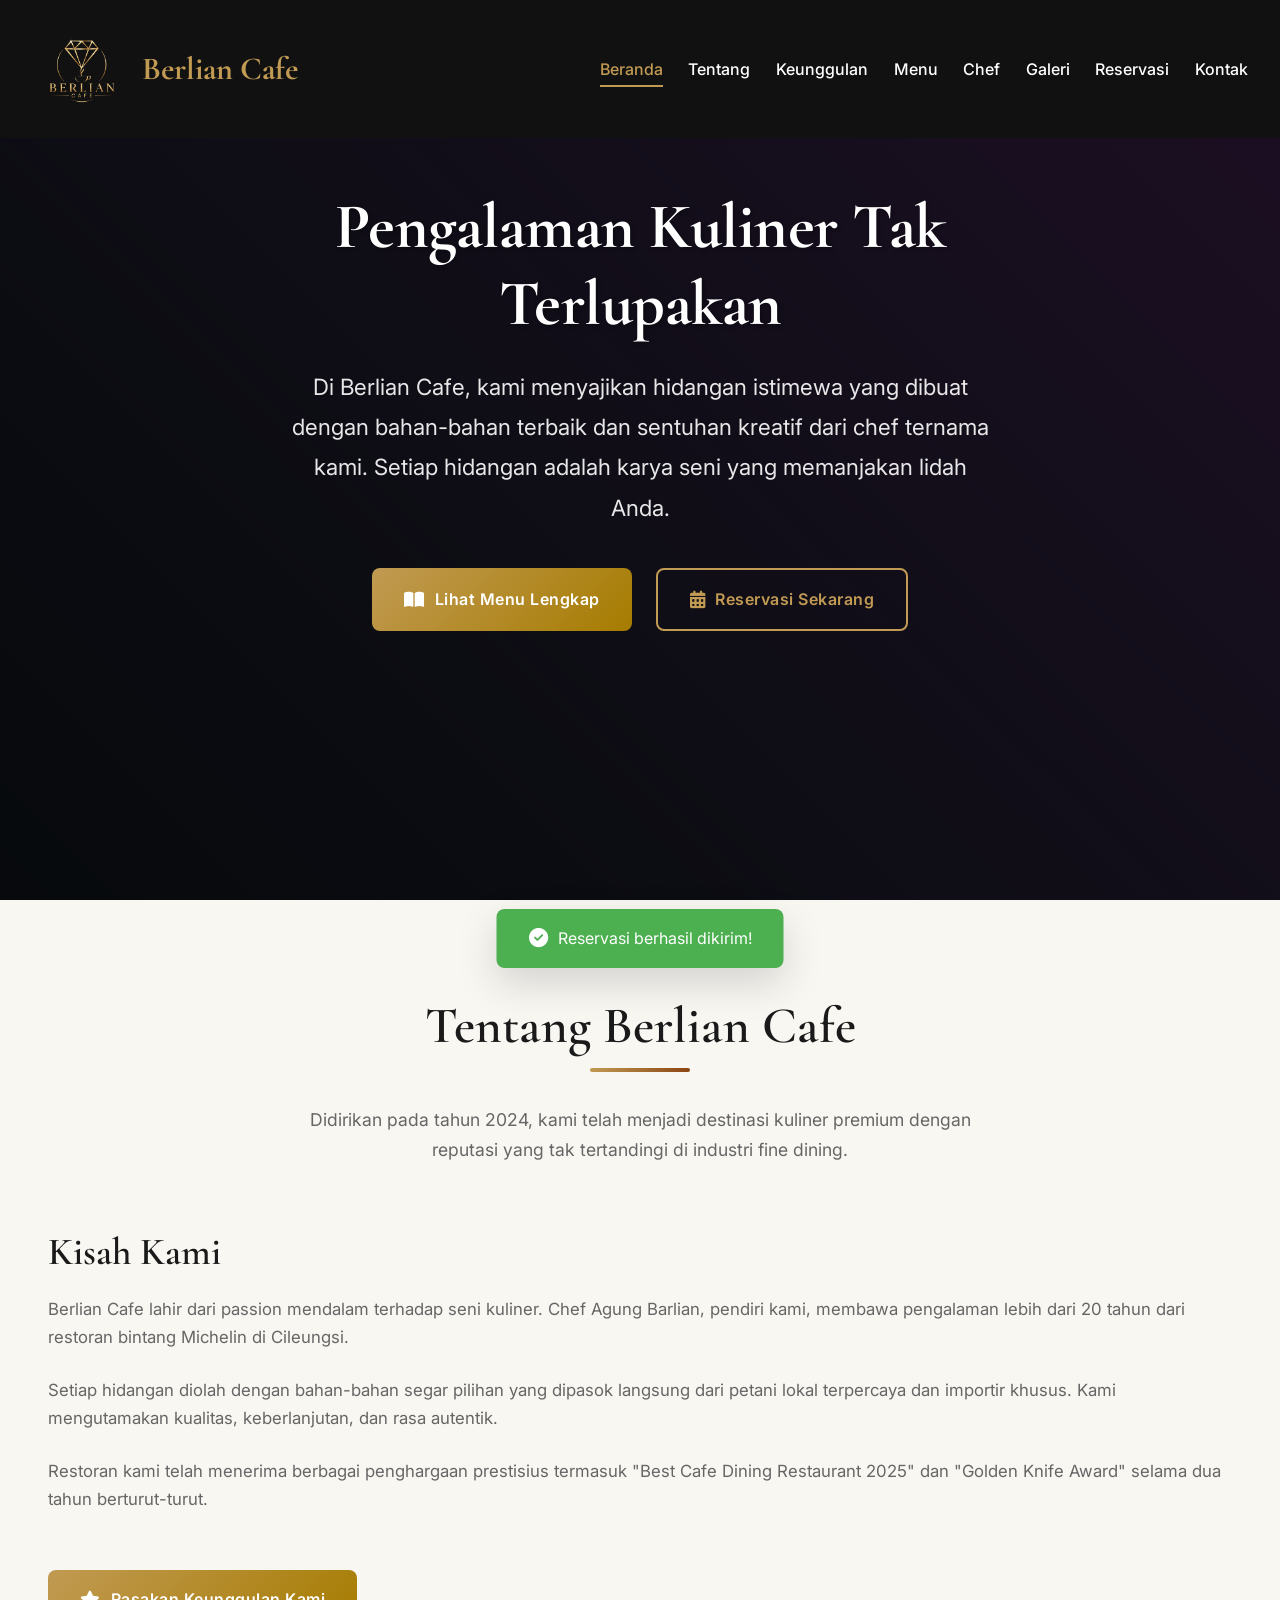
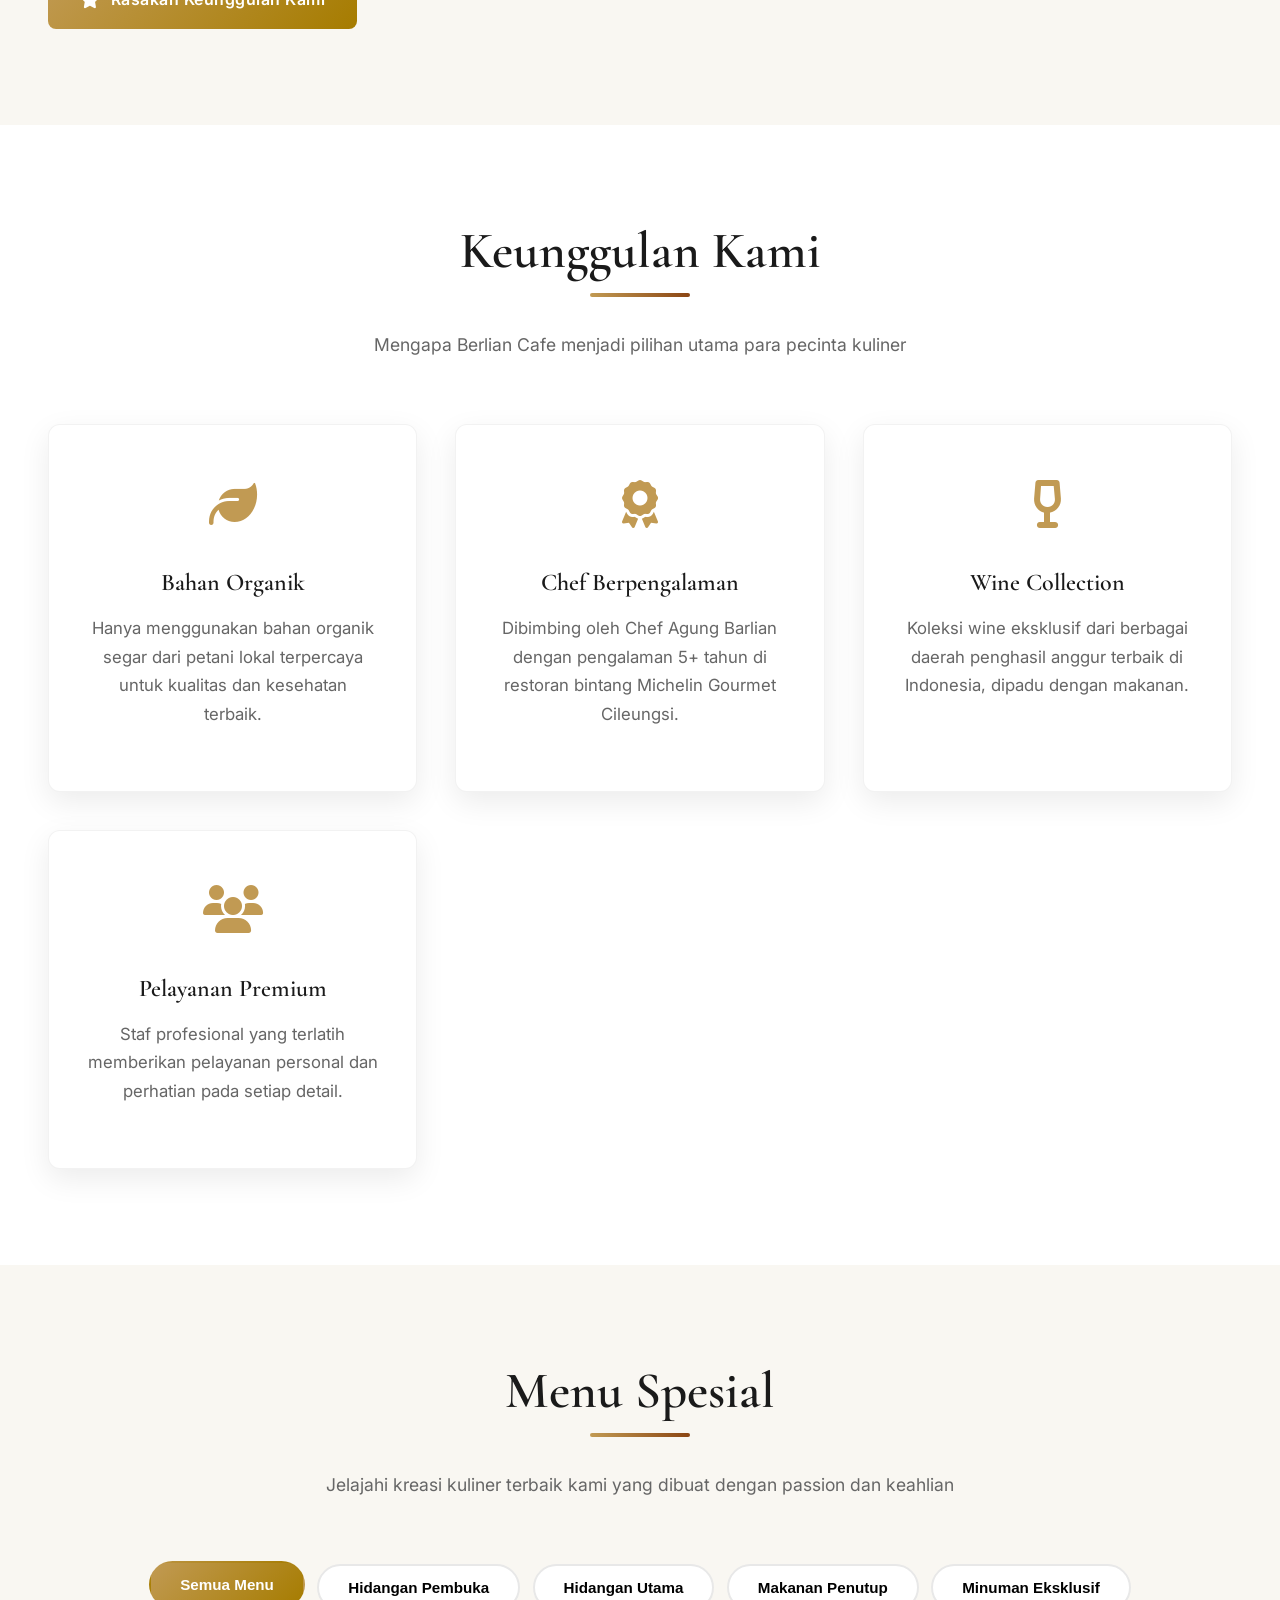
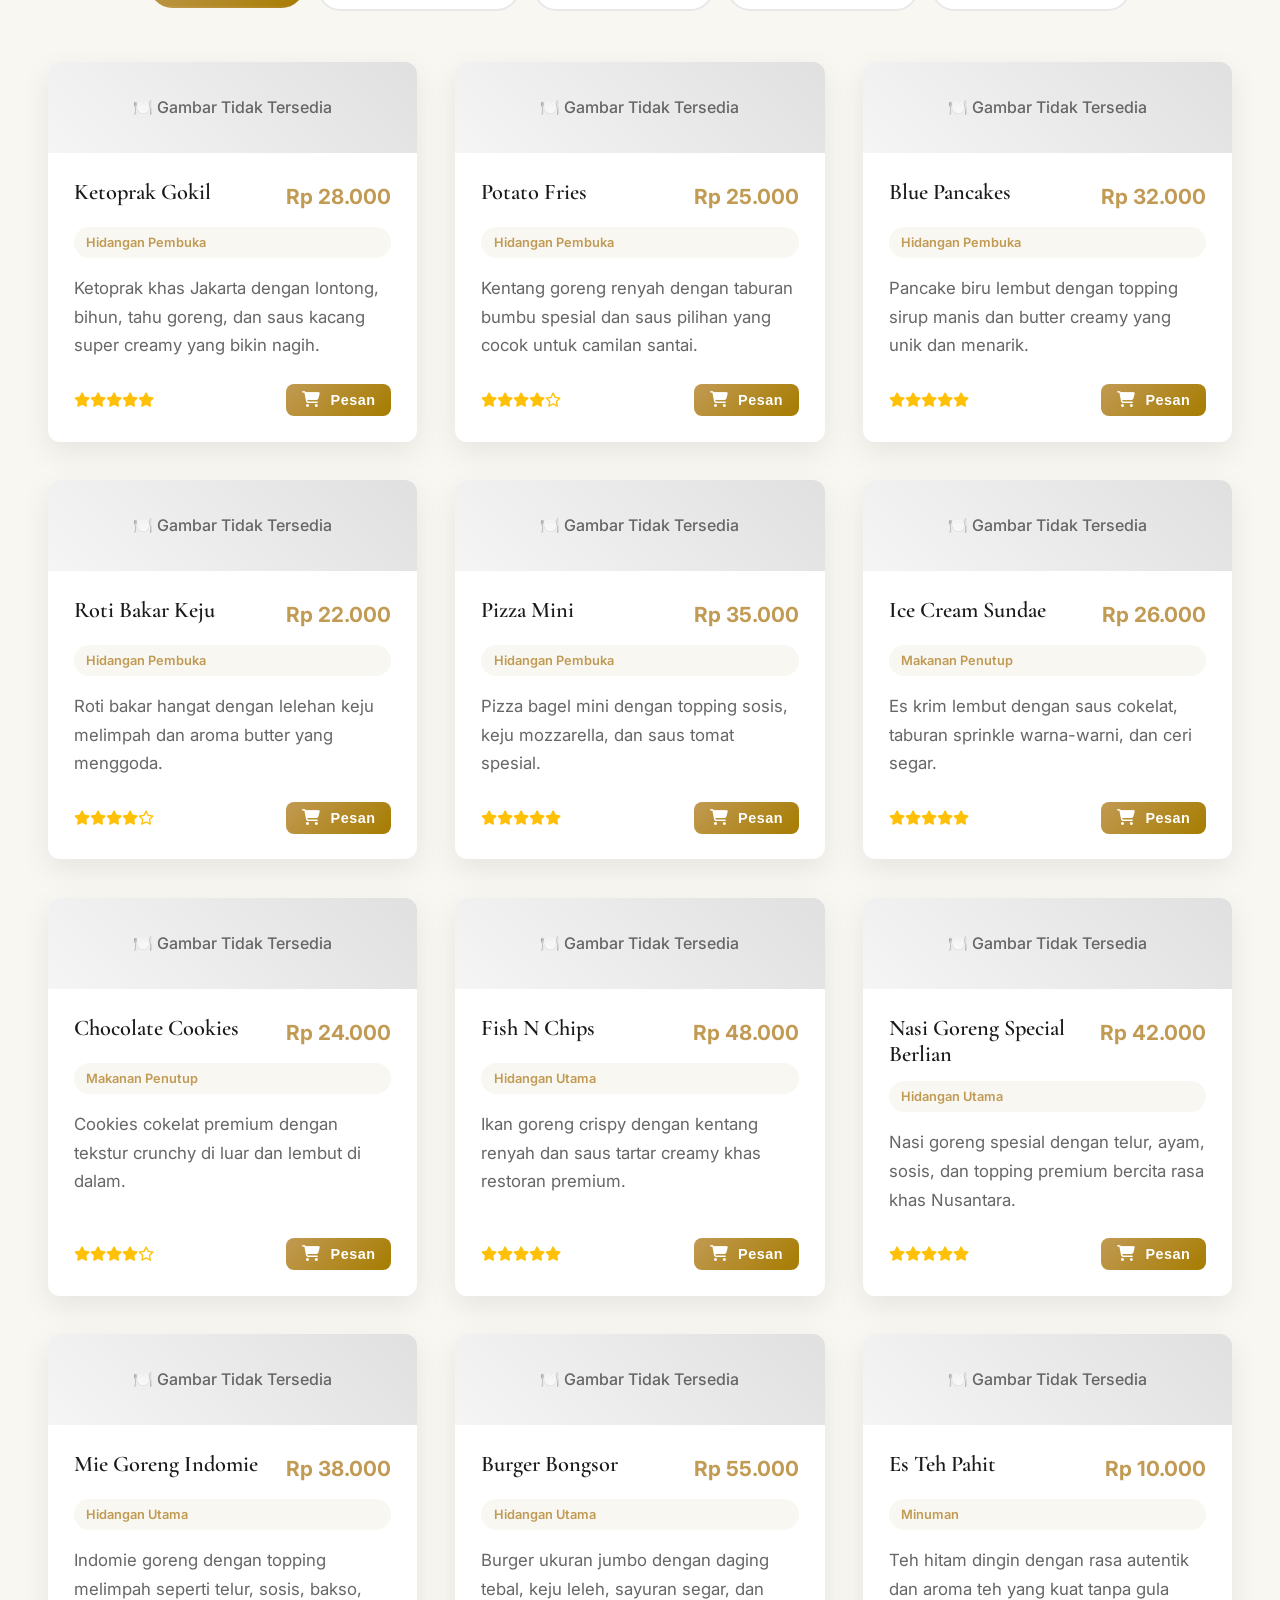
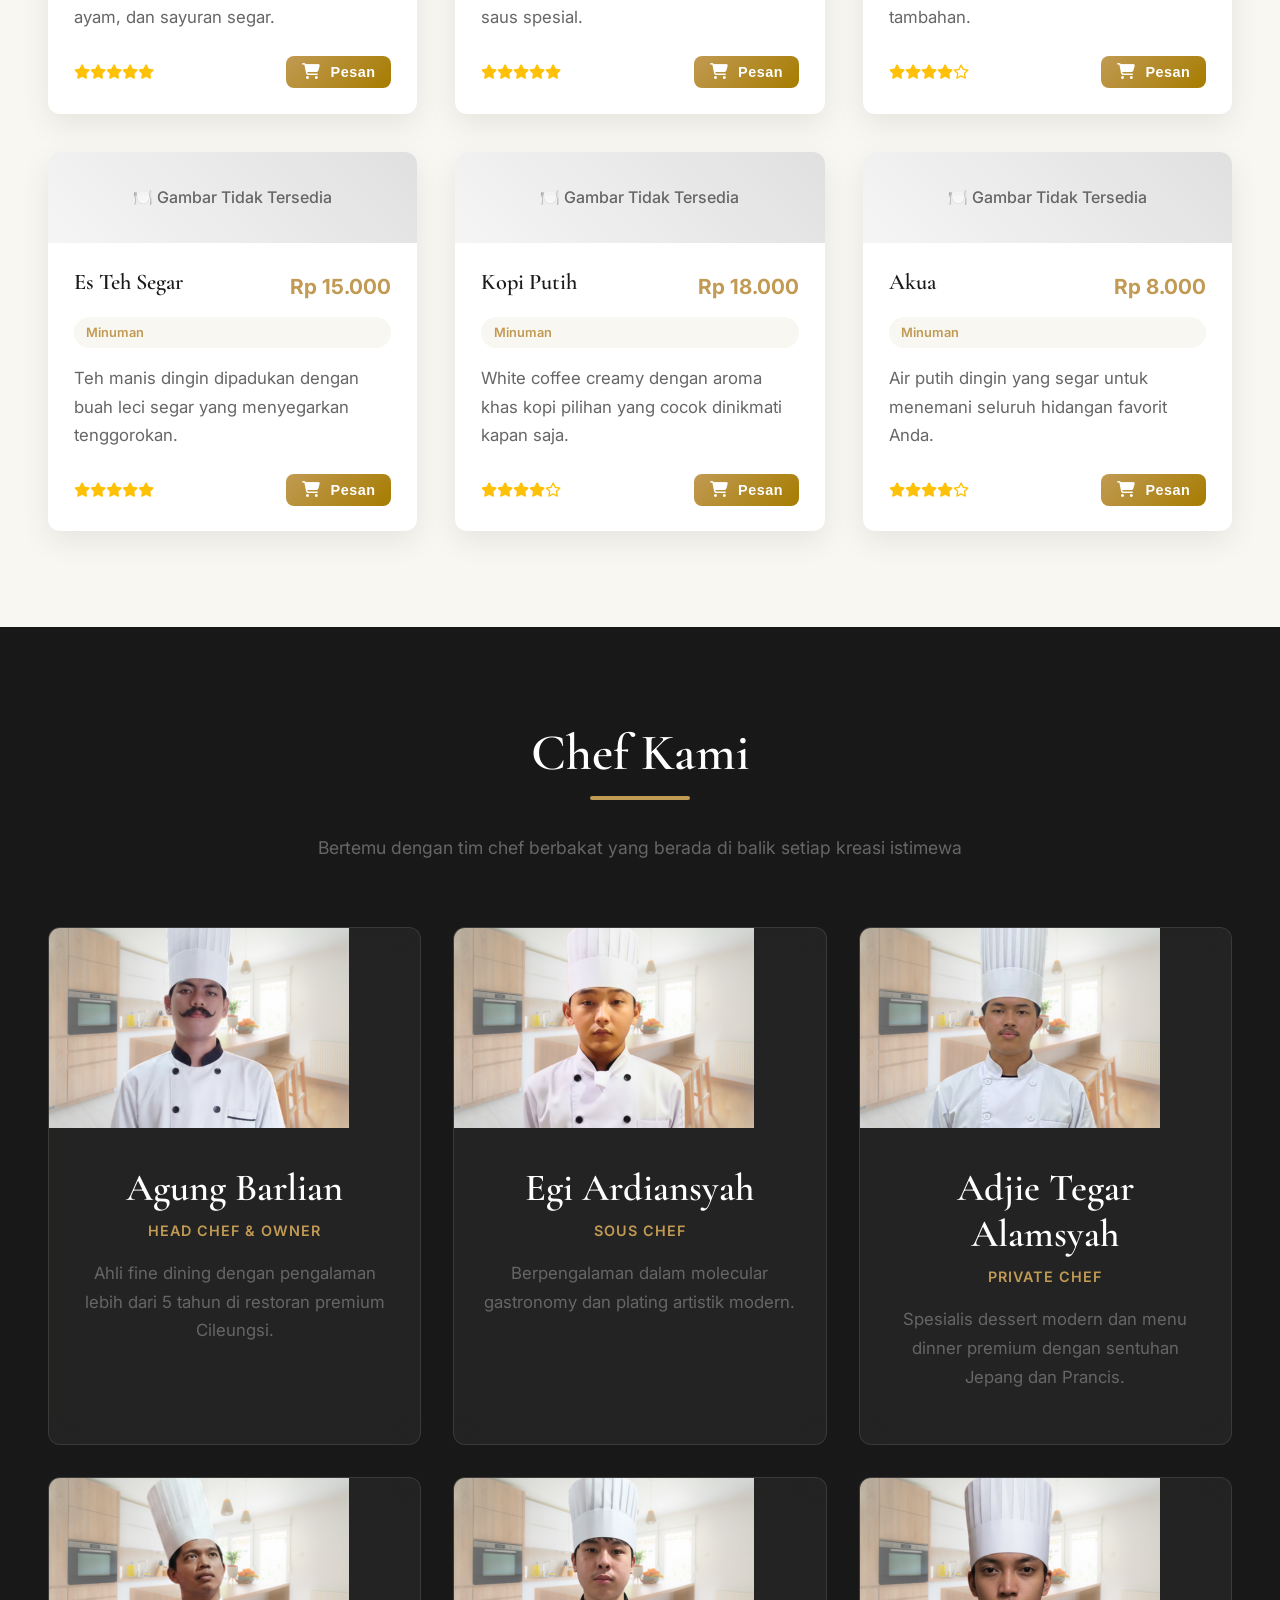
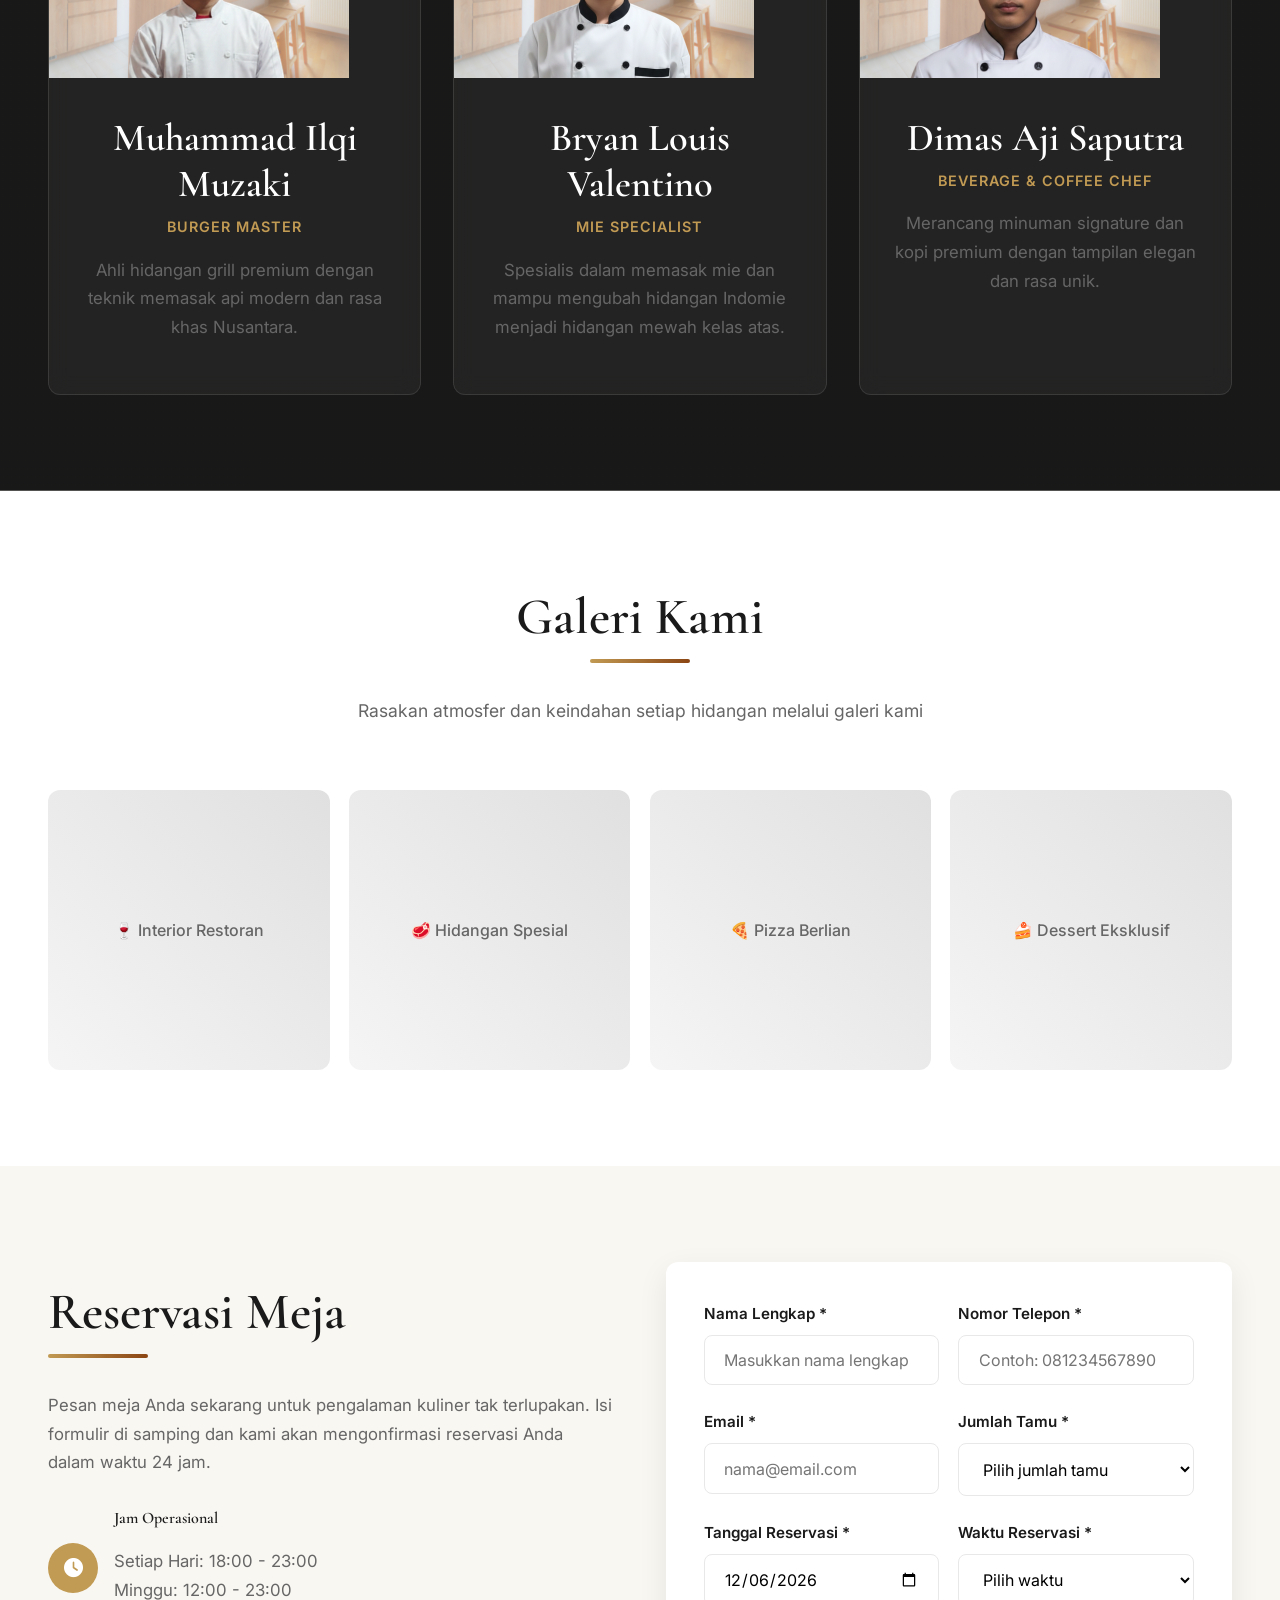
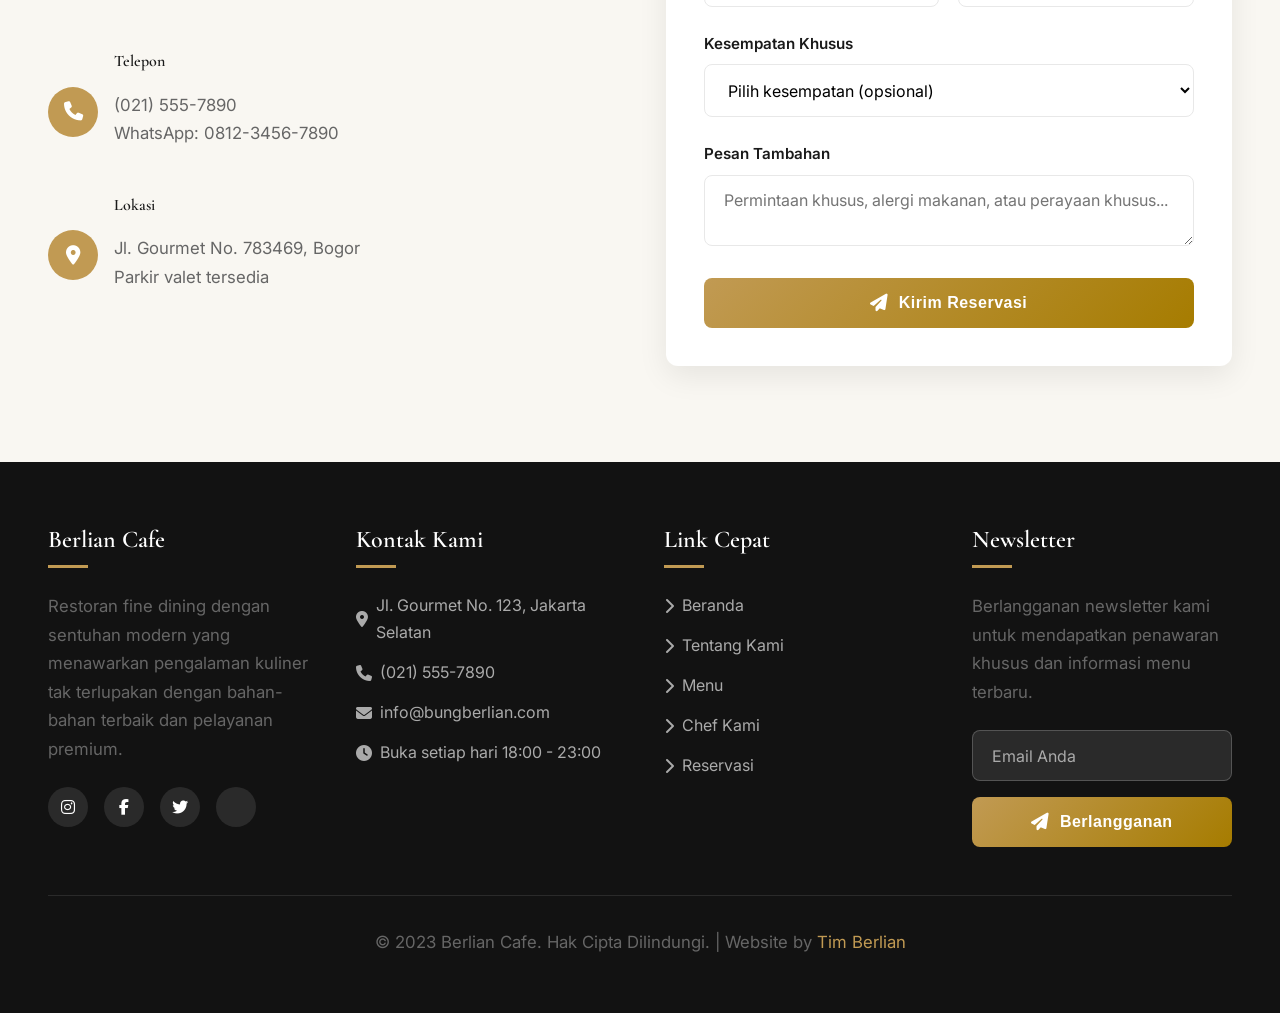
==== UTS/index.html @ fe1e5ebb "Update index.html" ====
<!DOCTYPE html>
<html lang="id">
<head>
    <meta charset="UTF-8">
    <meta name="viewport" content="width=device-width, initial-scale=1.0">
    <title>Berlian Cafe - Restoran Fine Dining Premium</title>
    <link rel="stylesheet" href="https://cdnjs.cloudflare.com/ajax/libs/font-awesome/6.4.0/css/all.min.css">
    <link href="https://fonts.googleapis.com/css2?family=Cormorant+Garamond:wght@300;400;500;600;700&family=Inter:wght@300;400;500;600;700&display=swap" rel="stylesheet">
    <link rel="stylesheet" href="style.css">
</head>
<body>
    <!--- Header & Navigation --->
    <header id="header">
        <div class="container nav-container">
            <a href="#home" class="logo">
                <img src="https://bluefire7860.github.io/pw/gambar/logo.png" alt="Logo">
                <span>Berlian Cafe</span>
            </a>
            
            <button class="mobile-menu-btn" id="mobileMenuBtn" aria-label="Toggle menu">
                <i class="fas fa-bars"></i>
            </button>
            
            <ul class="nav-links" id="navLinks">
                <li><a href="#home" class="active">Beranda</a></li>
                <li><a href="#about">Tentang</a></li>
                <li><a href="#features">Keunggulan</a></li>
                <li><a href="#menu">Menu</a></li>
                <li><a href="#chefs">Chef</a></li>
                <li><a href="#gallery">Galeri</a></li>
                <li><a href="#reservation">Reservasi</a></li>
                <li><a href="#contact">Kontak</a></li>
            </ul>
        </div>
    </header>

    <!-- Hero Section -->
    <section class="hero" id="home">
        <div class="container">
            <div class="hero-content">
                <h1 class="fade-in">Pengalaman Kuliner Tak Terlupakan</h1>
                <p class="fade-in">Di Berlian Cafe, kami menyajikan hidangan istimewa yang dibuat dengan bahan-bahan terbaik dan sentuhan kreatif dari chef ternama kami. Setiap hidangan adalah karya seni yang memanjakan lidah Anda.</p>
                <div class="hero-btns fade-in">
                    <a href="#menu" class="btn">
                        <i class="fas fa-book-open"></i>
                        Lihat Menu Lengkap
                    </a>
                    <a href="#reservation" class="btn btn-secondary">
                        <i class="fas fa-calendar-alt"></i>
                        Reservasi Sekarang
                    </a>
                </div>
            </div>
        </div>
    </section>

    <!-- About Section -->
    <section class="about" id="about">
        <div class="container">
            <div class="section-title fade-in">
                <h2>Tentang Berlian Cafe</h2>
                <p>Didirikan pada tahun 2024, kami telah menjadi destinasi kuliner premium dengan reputasi yang tak tertandingi di industri fine dining.</p>
            </div>
            
            <div class="about-content">
                <div class="about-text fade-in">
                    <h3>Kisah Kami</h3>
                    <p>Berlian Cafe lahir dari passion mendalam terhadap seni kuliner. Chef Agung Barlian, pendiri kami, membawa pengalaman lebih dari 20 tahun dari restoran bintang Michelin di Cileungsi.</p>
                    <p>Setiap hidangan diolah dengan bahan-bahan segar pilihan yang dipasok langsung dari petani lokal terpercaya dan importir khusus. Kami mengutamakan kualitas, keberlanjutan, dan rasa autentik.</p>
                    <p>Restoran kami telah menerima berbagai penghargaan prestisius termasuk "Best Cafe Dining Restaurant 2025" dan "Golden Knife Award" selama dua tahun berturut-turut.</p>
                    <a href="#reservation" class="btn mt-2">
                        <i class="fas fa-star"></i>
                        Rasakan Keunggulan Kami
                    </a>
                </div>
            </div>
        </div>
    </section>

    <!-- Features Section -->
    <section class="features" id="features">
        <div class="container">
            <div class="section-title fade-in">
                <h2>Keunggulan Kami</h2>
                <p>Mengapa Berlian Cafe menjadi pilihan utama para pecinta kuliner</p>
            </div>
            
            <div class="features-grid">
                <div class="feature-card fade-in">
                    <div class="feature-icon">
                        <i class="fas fa-leaf"></i>
                    </div>
                    <h3>Bahan Organik</h3>
                    <p>Hanya menggunakan bahan organik segar dari petani lokal terpercaya untuk kualitas dan kesehatan terbaik.</p>
                </div>
                
                <div class="feature-card fade-in">
                    <div class="feature-icon">
                        <i class="fas fa-award"></i>
                    </div>
                    <h3>Chef Berpengalaman</h3>
                    <p>Dibimbing oleh Chef Agung Barlian dengan pengalaman 5+ tahun di restoran bintang Michelin Gourmet Cileungsi.</p>
                </div>
                
                <div class="feature-card fade-in">
                    <div class="feature-icon">
                        <i class="fas fa-wine-glass-alt"></i>
                    </div>
                    <h3>Wine Collection</h3>
                    <p>Koleksi wine eksklusif dari berbagai daerah penghasil anggur terbaik di Indonesia, dipadu dengan makanan.</p>
                </div>
                
                <div class="feature-card fade-in">
                    <div class="feature-icon">
                        <i class="fas fa-users"></i>
                    </div>
                    <h3>Pelayanan Premium</h3>
                    <p>Staf profesional yang terlatih memberikan pelayanan personal dan perhatian pada setiap detail.</p>
                </div>
            </div>
        </div>
    </section>

    <!-- Menu Section -->
    <section class="menu" id="menu">
        <div class="container">
            <div class="section-title fade-in">
                <h2>Menu Spesial</h2>
                <p>Jelajahi kreasi kuliner terbaik kami yang dibuat dengan passion dan keahlian</p>
            </div>
            
            <div class="menu-categories fade-in">
                <button class="category-btn active" data-category="all">Semua Menu</button>
                <button class="category-btn" data-category="appetizer">Hidangan Pembuka</button>
                <button class="category-btn" data-category="main">Hidangan Utama</button>
                <button class="category-btn" data-category="dessert">Makanan Penutup</button>
                <button class="category-btn" data-category="drink">Minuman Eksklusif</button>
            </div>
            
            <div class="menu-items" id="menuItems"></div>
        </div>
    </section>

    <!-- Chef Section -->
    <section class="chef-section" id="chefs">
        <div class="container">
            <div class="section-title fade-in">
                <h2>Chef Kami</h2>
                <p>Bertemu dengan tim chef berbakat yang berada di balik setiap kreasi istimewa</p>
            </div>
            
            <div class="chef-grid">
                <div class="chef-card fade-in">
                <img src="https://bluefire7860.github.io/pw/gambar/berlian.png">
                    <div class="chef-info">
                        <h3>Agung Barlian</h3>
                        <p class="chef-role">HEAD CHEF & OWNER</p>
                        <p>Ahli fine dining dengan pengalaman lebih dari 5 tahun di restoran premium Cileungsi.</p>
                    </div>
                </div>

                <div class="chef-card fade-in">
                    <img src="https://bluefire7860.github.io/pw/gambar/egi.png">
                    <div class="chef-info">
                        <h3>Egi Ardiansyah</h3>
                        <p class="chef-role">SOUS CHEF</p>
                        <p>Berpengalaman dalam molecular gastronomy dan plating artistik modern.</p>
                    </div>
                </div>
            
                <div class="chef-card fade-in">
                    <img src="https://bluefire7860.github.io/pw/gambar/adjie.png">
                    <div class="chef-info">
                        <h3>Adjie Tegar Alamsyah</h3>
                        <p class="chef-role">PRIVATE CHEF</p>
                        <p>Spesialis dessert modern dan menu dinner premium dengan sentuhan Jepang dan Prancis.</p>
                    </div>
                </div>
            
                <div class="chef-card fade-in">
                    <img src="https://bluefire7860.github.io/pw/gambar/ilqi.png">
                    <div class="chef-info">
                        <h3>Muhammad Ilqi Muzaki</h3>
                        <p class="chef-role">BURGER MASTER</p>
                        <p>Ahli hidangan grill premium dengan teknik memasak api modern dan rasa khas Nusantara.</p>
                    </div>
                </div>
            
                <div class="chef-card fade-in">
                    <img src="https://bluefire7860.github.io/pw/gambar/bryan.png">
                    <div class="chef-info">
                        <h3>Bryan Louis Valentino</h3>
                        <p class="chef-role">MIE SPECIALIST</p>
                        <p>Spesialis dalam memasak mie dan mampu mengubah hidangan Indomie menjadi hidangan mewah kelas atas.</p>
                    </div>
                </div>
            
                <div class="chef-card fade-in">
                    <img src="https://bluefire7860.github.io/pw/gambar/dimas.png">
                    <div class="chef-info">
                        <h3>Dimas Aji Saputra</h3>
                        <p class="chef-role">BEVERAGE & COFFEE CHEF</p>
                        <p>Merancang minuman signature dan kopi premium dengan tampilan elegan dan rasa unik.</p>
                    </div>
                </div>
            </div>
        </div>
    </section>

    <!-- Gallery Section -->
    <section class="gallery" id="gallery">
        <div class="container">
            <div class="section-title fade-in">
                <h2>Galeri Kami</h2>
                <p>Rasakan atmosfer dan keindahan setiap hidangan melalui galeri kami</p>
            </div>
            
            <div class="gallery-grid">
                <div class="gallery-item fade-in">
                    <div class="image-fallback" style="height: 100%; display: flex; align-items: center; justify-content: center;"><div>🍷 Interior Restoran</div></div>
                    <div class="gallery-overlay"><h4 style="color: white;">Interior Elegan</h4></div>
                </div>
                <div class="gallery-item fade-in">
                    <div class="image-fallback" style="height: 100%; display: flex; align-items: center; justify-content: center;"><div>🥩 Hidangan Spesial</div></div>
                    <div class="gallery-overlay"><h4 style="color: white;">Hidangan Spesial</h4></div>
                </div>
                <div class="gallery-item fade-in">
                    <div class="image-fallback" style="height: 100%; display: flex; align-items: center; justify-content: center;"><div>🍕 Pizza Berlian</div></div>
                    <div class="gallery-overlay"><h4 style="color: white;">Pizza Berlian</h4></div>
                </div>
                <div class="gallery-item fade-in">
                    <div class="image-fallback" style="height: 100%; display: flex; align-items: center; justify-content: center;"><div>🍰 Dessert Eksklusif</div></div>
                    <div class="gallery-overlay"><h4 style="color: white;">Dessert Eksklusif</h4></div>
                </div>
            </div>
        </div>
    </section>

    <!-- Reservation Section -->
    <section class="reservation" id="reservation">
        <div class="container">
            <div class="reservation-container">
                <div class="reservation-info fade-in">
                    <h2>Reservasi Meja</h2>
                    <p>Pesan meja Anda sekarang untuk pengalaman kuliner tak terlupakan. Isi formulir di samping dan kami akan mengonfirmasi reservasi Anda dalam waktu 24 jam.</p>
                    
                    <div class="reservation-details">
                        <div class="detail-item">
                            <div class="detail-icon"><i class="fas fa-clock"></i></div>
                            <div>
                                <h4>Jam Operasional</h4>
                                <p>Setiap Hari: 18:00 - 23:00<br>Minggu: 12:00 - 23:00</p>
                            </div>
                        </div>
                        
                        <div class="detail-item">
                            <div class="detail-icon"><i class="fas fa-phone"></i></div>
                            <div>
                                <h4>Telepon</h4>
                                <p>(021) 555-7890<br>WhatsApp: 0812-3456-7890</p>
                            </div>
                        </div>
                        
                        <div class="detail-item">
                            <div class="detail-icon"><i class="fas fa-map-marker-alt"></i></div>
                            <div>
                                <h4>Lokasi</h4>
                                <p>Jl. Gourmet No. 783469, Bogor<br>Parkir valet tersedia</p>
                            </div>
                        </div>
                    </div>
                </div>
                
                <div class="reservation-form fade-in">
                    <form id="reservationForm">
                        <div class="form-row">
                            <div class="form-group">
                                <label for="name">Nama Lengkap *</label>
                                <input type="text" id="name" required placeholder="Masukkan nama lengkap">
                            </div>
                            <div class="form-group">
                                <label for="phone">Nomor Telepon *</label>
                                <input type="tel" id="phone" required placeholder="Contoh: 081234567890">
                            </div>
                        </div>
                        
                        <div class="form-row">
                            <div class="form-group">
                                <label for="email">Email *</label>
                                <input type="email" id="email" required placeholder="nama@email.com">
                            </div>
                            <div class="form-group">
                                <label for="guests">Jumlah Tamu *</label>
                                <select id="guests" required>
                                    <option value="">Pilih jumlah tamu</option>
                                    <option value="1">1 Orang</option>
                                    <option value="2">2 Orang</option>
                                    <option value="3-4">3-4 Orang</option>
                                    <option value="5-6">5-6 Orang</option>
                                    <option value="7+">7+ Orang (Group)</option>
                                </select>
                            </div>
                        </div>
                        
                        <div class="form-row">
                            <div class="form-group">
                                <label for="date">Tanggal Reservasi *</label>
                                <input type="date" id="date" required>
                            </div>
                            <div class="form-group">
                                <label for="time">Waktu Reservasi *</label>
                                <select id="time" required>
                                    <option value="">Pilih waktu</option>
                                    <option value="18:00">18:00</option>
                                    <option value="18:30">18:30</option>
                                    <option value="19:00">19:00</option>
                                    <option value="19:30">19:30</option>
                                    <option value="20:00">20:00</option>
                                    <option value="20:30">20:30</option>
                                    <option value="21:00">21:00</option>
                                </select>
                            </div>
                        </div>
                        
                        <div class="form-group">
                            <label for="occasion">Kesempatan Khusus</label>
                            <select id="occasion">
                                <option value="">Pilih kesempatan (opsional)</option>
                                <option value="anniversary">Anniversary</option>
                                <option value="birthday">Ulang Tahun</option>
                                <option value="business">Makan Bisnis</option>
                                <option value="date">Kencan</option>
                                <option value="family">Keluarga</option>
                            </select>
                        </div>
                        
                        <div class="form-group">
                            <label for="message">Pesan Tambahan</label>
                            <textarea id="message" placeholder="Permintaan khusus, alergi makanan, atau perayaan khusus..."></textarea>
                        </div>
                        
                        <button type="submit" class="btn" id="submitBtn" style="width: 100%;">
                            <i class="fas fa-paper-plane"></i> Kirim Reservasi
                        </button>
                    </form>
                </div>
            </div>
        </div>
    </section>

    <!-- Footer -->
    <footer id="contact">
        <div class="container">
            <div class="footer-content">
                <div class="footer-column">
                    <h3>Berlian Cafe</h3>
                    <p>Restoran fine dining dengan sentuhan modern yang menawarkan pengalaman kuliner tak terlupakan dengan bahan-bahan terbaik dan pelayanan premium.</p>
                    <div class="social-links">
                        <a href="#" aria-label="Instagram"><i class="fab fa-instagram"></i></a>
                        <a href="#" aria-label="Facebook"><i class="fab fa-facebook-f"></i></a>
                        <a href="#" aria-label="Twitter"><i class="fab fa-twitter"></i></a>
                        <a href="#" aria-label="TripAdvisor"><i class="fab fa-tripadvisor"></i></a>
                    </div>
                </div>
                
                <div class="footer-column">
                    <h3>Kontak Kami</h3>
                    <ul class="footer-links">
                        <li><a href="#"><i class="fas fa-map-marker-alt"></i> Jl. Gourmet No. 123, Jakarta Selatan</a></li>
                        <li><a href="tel:+62215557890"><i class="fas fa-phone"></i> (021) 555-7890</a></li>
                        <li><a href="mailto:info@bungberlian.com"><i class="fas fa-envelope"></i> info@bungberlian.com</a></li>
                        <li><a href="#"><i class="fas fa-clock"></i> Buka setiap hari 18:00 - 23:00</a></li>
                    </ul>
                </div>
                
                <div class="footer-column">
                    <h3>Link Cepat</h3>
                    <ul class="footer-links">
                        <li><a href="#home"><i class="fas fa-chevron-right"></i> Beranda</a></li>
                        <li><a href="#about"><i class="fas fa-chevron-right"></i> Tentang Kami</a></li>
                        <li><a href="#menu"><i class="fas fa-chevron-right"></i> Menu</a></li>
                        <li><a href="#chefs"><i class="fas fa-chevron-right"></i> Chef Kami</a></li>
                        <li><a href="#reservation"><i class="fas fa-chevron-right"></i> Reservasi</a></li>
                    </ul>
                </div>
                
                <div class="footer-column">
                    <h3>Newsletter</h3>
                    <p>Berlangganan newsletter kami untuk mendapatkan penawaran khusus dan informasi menu terbaru.</p>
                    <form class="newsletter-form" id="newsletterForm">
                        <input type="email" placeholder="Email Anda" required>
                        <button type="submit" class="btn" style="width: 100%;"><i class="fas fa-paper-plane"></i> Berlangganan</button>
                    </form>
                </div>
            </div>
            
            <div class="copyright">
                <p>&copy; 2023 Berlian Cafe. Hak Cipta Dilindungi. | Website by <span class="text-primary">Tim Berlian</span></p>
            </div>
        </div>
    </footer>

    <!-- Back to Top Button -->
    <a href="#home" class="back-to-top" id="backToTop" aria-label="Back to top"><i class="fas fa-chevron-up"></i></a>

    <!-- Toast Notification -->
    <div class="toast" id="toast">
        <i class="fas fa-check-circle"></i>
        <span id="toastMessage">Reservasi berhasil dikirim!</span>
    </div>

    <!-- Shopping Cart Floating Button -->
    <div class="cart-floating" id="cartFloating">
        <button class="cart-btn" id="cartBtn">
            <i class="fas fa-shopping-cart"></i>
            <span class="cart-count" id="cartCount">0</span>
        </button>
    </div>

    <!-- Payment Modal -->
    <div class="payment-modal" id="paymentModal">
        <div class="payment-modal-content">
            <div class="payment-modal-header">
                <h2><i class="fas fa-credit-card"></i> Pembayaran</h2>
                <button class="payment-close-btn" id="paymentCloseBtn">&times;</button>
            </div>
            <div class="payment-modal-body">
                <div class="payment-steps">
                    <div class="step active" id="step1">
                        <h3>1. Ringkasan Pesanan</h3>
                        <div class="order-summary" id="orderSummary"></div>
                        <div class="order-total">
                            <div class="total-row"><span>Subtotal</span><span id="subtotal">Rp 0</span></div>
                            <div class="total-row"><span>Pajak (10%)</span><span id="tax">Rp 0</span></div>
                            <div class="total-row total"><span><strong>Total Pembayaran</strong></span><span id="totalAmount"><strong>Rp 0</strong></span></div>
                        </div>
                    </div>
                    
                    <div class="step" id="step2">
                        <h3>2. Pilih Metode Pembayaran</h3>
                        <div class="payment-methods">
                            <div class="payment-method active" data-method="qris"><i class="fas fa-qrcode"></i><span>QRIS</span></div>
                            <div class="payment-method" data-method="transfer"><i class="fas fa-university"></i><span>Transfer Bank</span></div>
                            <div class="payment-method" data-method="cash"><i class="fas fa-money-bill-wave"></i><span>Tunai di Tempat</span></div>
                            <div class="payment-method" data-method="card"><i class="fas fa-credit-card"></i><span>Kartu Kredit/Debit</span></div>
                        </div>
                        
                        <div class="payment-details" id="qrisDetails">
                            <div class="qris-placeholder"><i class="fas fa-qrcode"></i><p>Scan QR Code untuk pembayaran</p></div>
                            <p class="payment-instruction">Scan QR code menggunakan aplikasi e-wallet atau mobile banking yang mendukung QRIS</p>
                        </div>
                        
                        <div class="payment-details" id="transferDetails" style="display: none;">
                            <div class="bank-accounts">
                                <div class="bank-account"><div class="bank-info"><i class="fas fa-university"></i><div><h4>BCA</h4><p>1234567890</p><p>Berlian Cafe Restaurant</p></div></div></div>
                                <div class="bank-account"><div class="bank-info"><i class="fas fa-university"></i><div><h4>Mandiri</h4><p>0987654321</p><p>Berlian Cafe Restaurant</p></div></div></div>
                            </div>
                            <p class="payment-instruction">Transfer ke salah satu rekening di atas</p>
                        </div>
                        
                        <div class="payment-details" id="cashDetails" style="display: none;">
                            <div class="cash-info"><i class="fas fa-money-bill-wave"></i><p>Bayar secara tunai saat Anda datang ke restoran.</p></div>
                        </div>
                        
                        <div class="payment-details" id="cardDetails" style="display: none;">
                            <form id="cardForm">
                                <div class="form-group"><label for="cardNumber">Nomor Kartu</label><input type="text" id="cardNumber" placeholder="1234 5678 9012 3456" maxlength="19"></div>
                                <div class="form-row">
                                    <div class="form-group"><label for="expiryDate">Masa Berlaku</label><input type="text" id="expiryDate" placeholder="MM/YY" maxlength="5"></div>
                                    <div class="form-group"><label for="cvv">CVV</label><input type="password" id="cvv" placeholder="123" maxlength="3"></div>
                                </div>
                                <div class="form-group"><label for="cardName">Nama di Kartu</label><input type="text" id="cardName" placeholder="Nama Lengkap"></div>
                            </form>
                        </div>
                    </div>
                    
                    <div class="step" id="step3">
                        <h3>3. Konfirmasi Pembayaran</h3>
                        <div class="confirmation-message">
                            <i class="fas fa-check-circle"></i>
                            <h4>Pesanan Anda Telah Diterima!</h4>
                            <p>Kode pemesanan: <strong id="orderCode">GH-2023-001</strong></p>
                            <p>Estimasi waktu penyiapan: <strong>30-45 menit</strong></p>
                        </div>
                    </div>
                </div>
            </div>
            <div class="payment-modal-footer">
                <button class="btn btn-secondary" id="prevBtn">Sebelumnya</button>
                <button class="btn" id="nextBtn">Lanjut</button>
                <button class="btn" id="payNowBtn" style="display: none;"><i class="fas fa-lock"></i> Bayar Sekarang</button>
            </div>
        </div>
    </div>

    <script>
        // Menu Data
        const menuData = [
    {
        id: 1,
        name: "Ketoprak Gokil",
        description: "Ketoprak khas Jakarta dengan lontong, bihun, tahu goreng, dan saus kacang super creamy yang bikin nagih.",
        price: 28000,
        category: "appetizer",
        rating: 5,
        image: "https://blog.exporthub.id/wp-content/uploads/2025/09/Ketoprak-dan-sejarahnya-scaled-e1758513328590-1536x1016.png"
    },
    {
        id: 2,
        name: "Potato Fries",
        description: "Kentang goreng renyah dengan taburan bumbu spesial dan saus pilihan yang cocok untuk camilan santai.",
        price: 25000,
        category: "appetizer",
        rating: 4,
        image: "https://images.unsplash.com/photo-1573080496219-bb080dd4f877?auto=format&fit=crop&w=800&q=80"
    },
    {
        id: 3,
        name: "Blue Pancakes",
        description: "Pancake biru lembut dengan topping sirup manis dan butter creamy yang unik dan menarik.",
        price: 32000,
        category: "appetizer",
        rating: 5,
        image: "https://thehintofrosemary.com/wp-content/uploads/2019/11/blue-spirulina-pancakes-1-1024x1024.jpg"
    },
    {
        id: 4,
        name: "Roti Bakar Keju",
        description: "Roti bakar hangat dengan lelehan keju melimpah dan aroma butter yang menggoda.",
        price: 22000,
        category: "appetizer",
        rating: 4,
        image: "https://www.dapurkobe.co.id/wp-content/uploads/roti-bakar-keju-milky.jpg"
    },
    {
        id: 5,
        name: "Pizza Mini",
        description: "Pizza bagel mini dengan topping sosis, keju mozzarella, dan saus tomat spesial.",
        price: 35000,
        category: "appetizer",
        rating: 5,
        image: "https://ohsnapmacros.com/wp-content/uploads/2023/09/Airfryerpizzabagels-21.jpg"
    },
    {
        id: 6,
        name: "Ice Cream Sundae",
        description: "Es krim lembut dengan saus cokelat, taburan sprinkle warna-warni, dan ceri segar.",
        price: 26000,
        category: "dessert",
        rating: 5,
        image: "https://3f4c2184e060ce99111b-f8c0985c8cb63a71df5cb7fd729edcab.ssl.cf2.rackcdn.com/media/6403/simple-vanilla-ice-cream.jpg"
    },
    {
        id: 7,
        name: "Chocolate Cookies",
        description: "Cookies cokelat premium dengan tekstur crunchy di luar dan lembut di dalam.",
        price: 24000,
        category: "dessert",
        rating: 4,
        image: "https://bakewithshivesh.com/wp-content/uploads/2020/09/IMG-8129-1-1170x617.jpg"
    },
    {
        id: 8,
        name: "Fish N Chips",
        description: "Ikan goreng crispy dengan kentang renyah dan saus tartar creamy khas restoran premium.",
        price: 48000,
        category: "main",
        rating: 5,
        image: "https://www.thespruceeats.com/thmb/NV-e7_v_5fNhLHawcsg0sblxArc=/750x0/filters:no_upscale():max_bytes(150000):strip_icc():format(webp)/best-fish-and-chips-recipe-434856-diana-rattray-20201-940a7d477e104156acfb042e8932cadd.jpg"
    },
    {
        id: 9,
        name: "Nasi Goreng Special Berlian",
        description: "Nasi goreng spesial dengan telur, ayam, sosis, dan topping premium bercita rasa khas Nusantara.",
        price: 42000,
        category: "main",
        rating: 5,
        image: "https://images.unsplash.com/photo-1512058564366-18510be2db19?auto=format&fit=crop&w=800&q=80"
    },
    {
        id: 10,
        name: "Mie Goreng Indomie",
        description: "Indomie goreng dengan topping melimpah seperti telur, sosis, bakso, ayam, dan sayuran segar.",
        price: 38000,
        category: "main",
        rating: 5,
        image: "https://images.unsplash.com/photo-1612929633738-8fe44f7ec841?auto=format&fit=crop&w=800&q=80"
    },
    {
        id: 11,
        name: "Burger Bongsor",
        description: "Burger ukuran jumbo dengan daging tebal, keju leleh, sayuran segar, dan saus spesial.",
        price: 55000,
        category: "main",
        rating: 5,
        image: "https://images.unsplash.com/photo-1568901346375-23c9450c58cd?auto=format&fit=crop&w=800&q=80"
    },
    {
        id: 12,
        name: "Es Teh Pahit",
        description: "Teh hitam dingin dengan rasa autentik dan aroma teh yang kuat tanpa gula tambahan.",
        price: 10000,
        category: "drink",
        rating: 4,
        image: "https://enesis.com/wp-content/uploads/2021/01/Fakta-Unik-Seputar-Teh-Hitam.jpg"
    },
    {
        id: 13,
        name: "Es Teh Segar",
        description: "Teh manis dingin dipadukan dengan buah leci segar yang menyegarkan tenggorokan.",
        price: 15000,
        category: "drink",
        rating: 5,
        image: "https://img.okezone.com/content/2020/10/06/298/2289456/resep-lengkap-es-teh-leci-dijamin-segarkan-tenggorokan-7L1Metiea3.jpg"
    },
    {
        id: 14,
        name: "Kopi Putih",
        description: "White coffee creamy dengan aroma khas kopi pilihan yang cocok dinikmati kapan saja.",
        price: 18000,
        category: "drink",
        rating: 4,
        image: "https://www.tastingtable.com/img/gallery/what-is-white-coffee-and-how-is-it-made/intro-1682029648.webp"
    },
    {
        id: 15,
        name: "Akua",
        description: "Air putih dingin yang segar untuk menemani seluruh hidangan favorit Anda.",
        price: 8000,
        category: "drink",
        rating: 4,
        image: "https://rricoid-assets.obs.ap-southeast-4.myhuaweicloud.com/berita/Sibolga/o/1733417885678-AI_Generated_Image_2024-12-05_471113868000201/y2faf8ynfpvyi0z.png"
    }
];

        let shoppingCart = JSON.parse(localStorage.getItem('gourmetCart')) || [];
        let currentStep = 1, selectedPaymentMethod = 'qris';

        const menuItemsContainer=document.getElementById('menuItems'),categoryButtons=document.querySelectorAll('.category-btn'),mobileMenuBtn=document.getElementById('mobileMenuBtn'),navLinks=document.getElementById('navLinks'),header=document.getElementById('header'),reservationForm=document.getElementById('reservationForm'),newsletterForm=document.getElementById('newsletterForm'),backToTop=document.getElementById('backToTop'),toast=document.getElementById('toast'),toastMessage=document.getElementById('toastMessage'),fadeElements=document.querySelectorAll('.fade-in'),submitBtn=document.getElementById('submitBtn'),navLinksAll=document.querySelectorAll('.nav-links a');

        const cartFloating=document.getElementById('cartFloating'),cartBtn=document.getElementById('cartBtn'),cartCount=document.getElementById('cartCount'),paymentModal=document.getElementById('paymentModal'),paymentCloseBtn=document.getElementById('paymentCloseBtn'),orderSummary=document.getElementById('orderSummary'),subtotalElement=document.getElementById('subtotal'),taxElement=document.getElementById('tax'),totalAmountElement=document.getElementById('totalAmount'),paymentMethods=document.querySelectorAll('.payment-method'),paymentDetails=document.querySelectorAll('.payment-details'),prevBtn=document.getElementById('prevBtn'),nextBtn=document.getElementById('nextBtn'),payNowBtn=document.getElementById('payNowBtn'),steps=document.querySelectorAll('.step'),cardForm=document.getElementById('cardForm'),orderCode=document.getElementById('orderCode');

        function renderMenuItems(c='all'){menuItemsContainer.innerHTML='';const f=c==='all'?menuData:menuData.filter(i=>i.category===c);f.forEach(i=>{const m=document.createElement('div');m.className='menu-item fade-in';m.setAttribute('data-category',i.category);let s='';for(let j=1;j<=5;j++){s+=(j<=i.rating?'<i class="fas fa-star"></i>':'<i class="far fa-star"></i>');}m.innerHTML=`<img src="${i.image}" alt="${i.name}" class="menu-item-img" loading="lazy" onerror="this.onerror=null; this.classList.add('image-fallback'); this.parentElement.innerHTML='<div style=onerror="this.style.display='none';"height:220px; display:flex; align-items:center; justify-content:center; background:linear-gradient(45deg,#f8f8f8,#e8e8e8); color:#666; font-weight:500;\\"><div class="menu-item-content"><div class="menu-item-header"><h3 class="menu-item-name">${i.name}</h3><span class="menu-item-price">Rp ${i.price.toLocaleString('id-ID')}</span></div><span class="menu-item-category">${getCategoryName(i.category)}</span><p class="menu-item-desc">${i.description}</p><div class="menu-item-footer"><div class="rating">${s}</div><button class="btn" data-id="${i.id}" style="padding: 0.5rem 1rem; font-size: 0.9rem;"><i class="fas fa-shopping-cart"></i> Pesan</button></div></div>`;menuItemsContainer.appendChild(m);});setTimeout(()=>{document.querySelectorAll('.menu-item-footer .btn').forEach(b=>{b.addEventListener('click',function(e){e.preventDefault();e.stopPropagation();addToCart(this.getAttribute('data-id'));});});},100);observeFadeElements();}

        function getCategoryName(c){const cat={'appetizer':'Hidangan Pembuka','main':'Hidangan Utama','dessert':'Makanan Penutup','drink':'Minuman'};return cat[c]||c;}

        categoryButtons.forEach(b=>{b.addEventListener('click',()=>{categoryButtons.forEach(btn=>btn.classList.remove('active'));b.classList.add('active');renderMenuItems(b.getAttribute('data-category'));});});

        mobileMenuBtn.addEventListener('click',()=>{navLinks.classList.toggle('active');mobileMenuBtn.innerHTML=navLinks.classList.contains('active')?'<i class="fas fa-times"></i>':'<i class="fas fa-bars"></i>';document.body.style.overflow=navLinks.classList.contains('active')?'hidden':'';});

        navLinksAll.forEach(l=>{l.addEventListener('click',()=>{navLinks.classList.remove('active');mobileMenuBtn.innerHTML='<i class="fas fa-bars"></i>';document.body.style.overflow='';navLinksAll.forEach(a=>a.classList.remove('active'));l.classList.add('active');});});

        window.addEventListener('scroll',()=>{if(window.scrollY>50){header.classList.add('scrolled');}else{header.classList.remove('scrolled');}if(window.scrollY>500){backToTop.classList.add('visible');}else{backToTop.classList.remove('visible');}updateActiveNavLink();});

        function updateActiveNavLink(){const s=document.querySelectorAll('section');const p=window.scrollY+100;s.forEach(sec=>{const t=sec.offsetTop;const h=sec.clientHeight;const id=sec.getAttribute('id');if(p>=t&&p<t+h){navLinksAll.forEach(l=>{l.classList.remove('active');if(l.getAttribute('href')===`#${id}`){l.classList.add('active');}})}});};

        reservationForm.addEventListener('submit',async(e)=>{e.preventDefault();const n=document.getElementById('name').value.trim();const ph=document.getElementById('phone').value.trim();const em=document.getElementById('email').value.trim();const g=document.getElementById('guests').value;const d=document.getElementById('date').value;const t=document.getElementById('time').value;if(!n||!ph||!em||!g||!d||!t){showToast('Harap isi semua field!','error');return;}const er=/^[^\s@]+@[^\s@]+\.[^\s@]+$/;if(!er.test(em)){showToast('Email tidak valid!','error');return;}const pr=/^[0-9+\-\s]{10,15}$/;if(!pr.test(ph)){showToast('Nomor telepon tidak valid!','error');return;}const sd=new Date(d);const today=new Date();today.setHours(0,0,0,0);if(sd<today){showToast('Tanggal tidak boleh di masa lalu!','error');return;}submitBtn.innerHTML='<div class="loading"></div> Memproses...';submitBtn.disabled=true;await new Promise(r=>setTimeout(r,1500));const fd=new Date(d).toLocaleDateString('id-ID',{weekday:'long',year:'numeric',month:'long',day:'numeric'});showToast(`Terima kasih ${n}! Reservasi Anda untuk ${g} orang pada ${fd} pukul ${t} telah diterima.`);reservationForm.reset();submitBtn.innerHTML='<i class="fas fa-paper-plane"></i> Kirim Reservasi';submitBtn.disabled=false;const ld=new Date().toISOString().split('T')[0];document.getElementById('date').min=ld;});

        newsletterForm.addEventListener('submit',async(e)=>{e.preventDefault();const ei=newsletterForm.querySelector('input[type="email"]');const em=ei.value.trim();if(!em){showToast('Harap masukkan email!','error');return;}const er=/^[^\s@]+@[^\s@]+\.[^\s@]+$/;if(!er.test(em)){showToast('Email tidak valid!','error');return;}await new Promise(r=>setTimeout(r,1000));showToast('Terima kasih berlangganan!');newsletterForm.reset();});

        function showToast(m,t='success'){toastMessage.textContent=m;toast.className='toast';toast.classList.add(t==='error'?'error':'success');setTimeout(()=>{toast.classList.add('show');},10);setTimeout(()=>{toast.classList.remove('show');},4000);}

        function observeFadeElements(){const o=new IntersectionObserver(e=>{e.forEach(en=>{if(en.isIntersecting){en.target.classList.add('visible');}});},{threshold:0.1,rootMargin:'0px 0px -50px 0px'});fadeElements.forEach(el=>{o.observe(el);});document.querySelectorAll('.menu-item.fade-in').forEach(it=>{o.observe(it);});}

        document.querySelectorAll('a[href^="#"]').forEach(a=>{a.addEventListener('click',function(e){const tid=this.getAttribute('href');if(tid==='#')return;const te=document.querySelector(tid);if(te){e.preventDefault();window.scrollTo({top:te.offsetTop-80,behavior:'smooth'});}});});

        backToTop.addEventListener('click',(e)=>{e.preventDefault();window.scrollTo({top:0,behavior:'smooth'});});

        // Shopping Cart Functions
        function updateCartCount(){const t=shoppingCart.reduce((s,i)=>s+i.quantity,0);cartCount.textContent=t;cartFloating.style.display=t>0?'block':'none';}
        function addToCart(i){const it=menuData.find(m=>m.id==i);if(!it)return;const ex=shoppingCart.find(m=>m.id==i);if(ex){ex.quantity+=1;}else{shoppingCart.push({id:it.id,name:it.name,price:it.price,quantity:1,image:it.image});}saveCart();updateCartCount();showToast(`"${it.name}" ditambahkan ke keranjang!`);}
        function removeFromCart(i){shoppingCart=shoppingCart.filter(it=>it.id!=i);saveCart();updateCartCount();renderOrderSummary();}
        function updateQuantity(i,c){const it=shoppingCart.find(m=>m.id==i);if(!it)return;it.quantity+=c;if(it.quantity<1){removeFromCart(i);}else{saveCart();renderOrderSummary();}}
        function saveCart(){localStorage.setItem('gourmetCart',JSON.stringify(shoppingCart));}
        function calculateTotal(){const sub=shoppingCart.reduce((s,i)=>s+(i.price*i.quantity),0);const tx=sub*0.1;return{subtotal:sub,tax:tx,total:sub+tx};}
        function renderOrderSummary(){if(shoppingCart.length===0){orderSummary.innerHTML='<div style="text-align: center; padding: 2rem; color: var(--gray-color);"><i class="fas fa-shopping-cart" style="font-size: 3rem; margin-bottom: 1rem; opacity: 0.3;"></i><p>Keranjang kosong</p></div>';subtotalElement.textContent='Rp 0';taxElement.textContent='Rp 0';totalAmountElement.innerHTML='<strong>Rp 0</strong>';return;}const{subtotal,tax,total}=calculateTotal();orderSummary.innerHTML=shoppingCart.map(i=>`<div class="order-item"><div class="order-item-info"><div class="order-item-name">${i.name}</div><div class="order-item-price">Rp ${i.price.toLocaleString('id-ID')}</div><div class="order-item-quantity"><button class="quantity-btn" onclick="updateQuantity(${i.id}, -1)">-</button><span>${i.quantity}</span><button class="quantity-btn" onclick="updateQuantity(${i.id}, 1)">+</button></div></div><div class="order-item-total">Rp ${(i.price*i.quantity).toLocaleString('id-ID')}</div><button class="remove-item" onclick="removeFromCart(${i.id})"><i class="fas fa-trash"></i></button></div>`).join('');subtotalElement.textContent=`Rp ${subtotal.toLocaleString('id-ID')}`;taxElement.textContent=`Rp ${tax.toLocaleString('id-ID')}`;totalAmountElement.innerHTML=`<strong>Rp ${total.toLocaleString('id-ID')}</strong>`;}
        function generateOrderCode(){const date=new Date();const year=date.getFullYear();const month=String(date.getMonth()+1).padStart(2,'0');const day=String(date.getDate()).padStart(2,'0');const rand=Math.floor(Math.random()*1000);return`GH-${year}${month}${day}-${String(rand).padStart(3,'0')}`;}
        function showStep(n){steps.forEach(s=>s.classList.remove('active'));document.getElementById(`step${n}`).classList.add('active');currentStep=n;prevBtn.style.display=n===1?'none':'inline-flex';if(n===3){nextBtn.style.display='none';payNowBtn.style.display='none';}else if(n===2){nextBtn.style.display='none';payNowBtn.style.display='inline-flex';}else{nextBtn.style.display='inline-flex';payNowBtn.style.display='none';}}
        function validateCardForm(){const cn=document.getElementById('cardNumber').value.replace(/\s/g,'');const ex=document.getElementById('expiryDate').value;const cv=document.getElementById('cvv').value;const cnm=document.getElementById('cardName').value.trim();if(!cn||cn.length<16){showToast('Kartu tidak valid','error');return false;}if(!ex.match(/^\d{2}\/\d{2}$/)){showToast('Format salah (MM/YY)','error');return false;}if(!cv||cv.length!==3){showToast('CVV harus 3 digit','error');return false;}if(!cnm){showToast('Nama harus diisi','error');return false;}return true;}
        function processPayment(){if(shoppingCart.length===0){showToast('Keranjang kosong','error');return;}if(selectedPaymentMethod==='card'&&!validateCardForm())return;const oc=generateOrderCode();orderCode.textContent=oc;showToast('Memproses...');setTimeout(()=>{showStep(3);const o={code:oc,items:shoppingCart,total:calculateTotal().total,paymentMethod:selectedPaymentMethod,date:new Date().toISOString(),status:'completed'};const ord=JSON.parse(localStorage.getItem('gourmetOrders'))||[];ord.push(o);localStorage.setItem('gourmetOrders',JSON.stringify(ord));shoppingCart=[];saveCart();updateCartCount();showToast('Pembayaran berhasil!','success');},2000);}
        function initPaymentSystem(){updateCartCount();cartBtn.addEventListener('click',()=>{if(shoppingCart.length===0){showToast('Keranjang kosong','error');return;}renderOrderSummary();showStep(1);paymentModal.style.display='flex';document.body.style.overflow='hidden';});paymentCloseBtn.addEventListener('click',()=>{paymentModal.style.display='none';document.body.style.overflow='';});paymentModal.addEventListener('click',(e)=>{if(e.target===paymentModal){paymentModal.style.display='none';document.body.style.overflow='';}});paymentMethods.forEach(m=>{m.addEventListener('click',()=>{paymentMethods.forEach(pm=>pm.classList.remove('active'));m.classList.add('active');selectedPaymentMethod=m.getAttribute('data-method');paymentDetails.forEach(pd=>pd.style.display='none');document.getElementById(`${selectedPaymentMethod}Details`).style.display='block';});});prevBtn.addEventListener('click',()=>{if(currentStep>1)showStep(currentStep-1);});nextBtn.addEventListener('click',()=>{if(currentStep<3)showStep(currentStep+1);});payNowBtn.addEventListener('click',processPayment);const cni=document.getElementById('cardNumber');if(cni){cni.addEventListener('input',function(e){let v=e.target.value.replace(/\s/g,'').replace(/\D/g,'');let fv='';for(let i=0;i<v.length;i++){if(i>0&&i%4===0)fv+=' ';fv+=v[i];}e.target.value=fv.substring(0,19);});}const edi=document.getElementById('expiryDate');if(edi){edi.addEventListener('input',function(e){let v=e.target.value.replace(/\D/g,'');if(v.length>=2)v=v.substring(0,2)+'/'+v.substring(2,4);e.target.value=v.substring(0,5);});}const cvi=document.getElementById('cvv');if(cvi){cvi.addEventListener('input',function(e){e.target.value=e.target.value.replace(/\D/g,'').substring(0,3);});}}

        document.addEventListener('DOMContentLoaded',()=>{renderMenuItems();observeFadeElements();if(window.scrollY>50)header.classList.add('scrolled');const ld=new Date().toISOString().split('T')[0];document.getElementById('date').min=ld;const tm=new Date();tm.setDate(tm.getDate()+1);document.getElementById('date').valueAsDate=tm;updateActiveNavLink();initPaymentSystem();});

        window.addEventListener('error',function(e){if(e.target.tagName==='IMG'){e.target.style.display='none';const fb=document.createElement('div');fb.className='image-fallback';fb.innerHTML='<div>🍽️ Gambar Tidak Tersedia</div>';e.target.parentNode.insertBefore(fb,e.target);e.target.remove();}},true);

        window.addToCart=addToCart;window.removeFromCart=removeFromCart;window.updateQuantity=updateQuantity;
    </script>
</body>
</html>
---- UTS/style.css ----
:root {
    --primary-color: #c19a53;
    --primary-dark: #a67c00;
    --secondary-color: #1a1a1a;
    --accent-color: #8b4513;
    --light-color: #f9f7f2;
    --dark-color: #121212;
    --gray-color: #666666;
    --light-gray: #e8e8e8;
    --shadow: 0 10px 30px rgba(0, 0, 0, 0.08);
    --shadow-heavy: 0 15px 40px rgba(0, 0, 0, 0.15);
    --transition: all 0.4s cubic-bezier(0.175, 0.885, 0.32, 1.1);
    --border-radius: 12px;
    --border-radius-sm: 8px;
    --sat: env(safe-area-inset-top);
    --sar: env(safe-area-inset-right);
    --sab: env(safe-area-inset-bottom);
    --sal: env(safe-area-inset-left);
}

* {
    margin: 0;
    padding: 0;
    box-sizing: border-box;
}

html {
    scroll-behavior: smooth;
    font-size: 16px;
}

body {
    font-family: 'Inter', sans-serif;
    line-height: 1.7;
    color: var(--secondary-color);
    background-color: var(--light-color);
    overflow-x: hidden;
    font-weight: 400;
}

h1, h2, h3, h4, h5 {
    font-family: 'Cormorant Garamond', serif;
    font-weight: 600;
    margin-bottom: 1.2rem;
    color: var(--secondary-color);
    line-height: 1.2;
}

h1 {
    font-size: clamp(2.8rem, 5vw, 4.5rem);
    font-weight: 700;
    letter-spacing: -0.5px;
}

h2 {
    font-size: clamp(2.2rem, 4vw, 3.2rem);
    text-align: center;
    margin-bottom: 3rem;
    position: relative;
}

h2::after {
    content: '';
    position: absolute;
    width: 100px;
    height: 4px;
    background: linear-gradient(90deg, var(--primary-color), var(--accent-color));
    bottom: -15px;
    left: 50%;
    transform: translateX(-50%);
    border-radius: 2px;
}

h3 {
    font-size: clamp(1.8rem, 3vw, 2.4rem);
}

p {
    margin-bottom: 1.5rem;
    color: var(--gray-color);
    font-size: clamp(0.95rem, 2vw, 1.05rem);
}

.container {
    width: 100%;
    max-width: 1280px;
    margin: 0 auto;
    padding: 0 clamp(1rem, 3vw, 2rem);
}

section {
    padding: clamp(4rem, 8vw, 6rem) 0;
    position: relative;
}

.section-title {
    margin-bottom: clamp(2.5rem, 5vw, 4rem);
    text-align: center;
}

.section-title p {
    max-width: 700px;
    margin: 0 auto;
    font-size: 1.1rem;
    color: var(--gray-color);
}

.btn {
    display: inline-flex;
    align-items: center;
    justify-content: center;
    gap: 10px;
    padding: clamp(0.8rem, 2vw, 1rem) clamp(1.5rem, 3vw, 2rem);
    background: linear-gradient(135deg, var(--primary-color), var(--primary-dark));
    color: white;
    border: none;
    border-radius: var(--border-radius-sm);
    font-weight: 600;
    font-size: clamp(0.9rem, 2vw, 1rem);
    cursor: pointer;
    transition: var(--transition);
    text-decoration: none;
    position: relative;
    overflow: hidden;
    z-index: 1;
    letter-spacing: 0.5px;
}

.btn::before {
    content: '';
    position: absolute;
    top: 0;
    left: -100%;
    width: 100%;
    height: 100%;
    background: linear-gradient(135deg, var(--accent-color), var(--primary-dark));
    transition: var(--transition);
    z-index: -1;
}

.btn:hover::before {
    left: 0;
}

.btn:hover {
    transform: translateY(-5px);
    box-shadow: var(--shadow-heavy);
}

.btn-secondary {
    background: transparent;
    border: 2px solid var(--primary-color);
    color: var(--primary-color);
}

.btn-secondary::before {
    background: var(--primary-color);
}

.btn-secondary:hover {
    color: white;
}

.btn i {
    font-size: 1.1em;
}

/* Header & Navigation */
header {
    position: fixed;
    top: 0;
    left: 0;
    width: 100%;
    z-index: 1000;
    background-color: rgba(18, 18, 18, 0.95);
    padding: clamp(1rem, 2vw, 1.2rem) 0;
    transition: var(--transition);
    backdrop-filter: blur(10px);
}

header.scrolled {
    padding: 0.8rem 0;
    box-shadow: var(--shadow);
}

.nav-container {
    display: flex;
    justify-content: space-between;
    align-items: center;
}

.logo {
    display: flex;
    align-items: center;
    gap: 10px;
    font-family: 'Cormorant Garamond', serif;
    font-size: clamp(1.5rem, 3vw, 2rem);
    font-weight: 700;
    color: var(--primary-color);
    text-decoration: none;
    z-index: 1001;
}

.logo img{
    width:100px;
    height:100px;
    object-fit:cover;
    border-radius:50%;
    flex-shrink:0;
}

.logo-icon {
    font-size: 1.8em;
    color: var(--primary-color);
}

.nav-links {
    display: flex;
    list-style: none;
    gap: clamp(1rem, 2vw, 2rem);
}

.nav-links a {
    color: white;
    text-decoration: none;
    font-weight: 500;
    font-size: clamp(0.9rem, 1.5vw, 1rem);
    transition: var(--transition);
    position: relative;
    padding: 0.5rem 0;
}

.nav-links a::after {
    content: '';
    position: absolute;
    width: 0;
    height: 2px;
    background-color: var(--primary-color);
    bottom: 0;
    left: 0;
    transition: var(--transition);
}

.nav-links a:hover {
    color: var(--primary-color);
}

.nav-links a:hover::after,
.nav-links a.active::after {
    width: 100%;
}

.nav-links a.active {
    color: var(--primary-color);
}

.mobile-menu-btn {
    display: none;
    background: none;
    border: none;
    color: white;
    font-size: 1.8rem;
    cursor: pointer;
    z-index: 1001;
    padding: 0.5rem;
    border-radius: 4px;
    transition: var(--transition);
}

.mobile-menu-btn:hover {
    background-color: rgba(255, 255, 255, 0.1);
}

/* Hero Section dengan Fallback */
.hero {
    height: 100vh;
    min-height: 700px;
    display: flex;
    align-items: center;
    color: white;
    position: relative;
    overflow: hidden;
    background: linear-gradient(45deg, rgba(0,0,0,0.85) 0%, rgba(0,0,0,0.6) 100%);
}

.hero::before {
    content: '';
    position: absolute;
    top: 0;
    left: 0;
    width: 100%;
    height: 100%;
    background: 
        linear-gradient(45deg, #2c3e50, #4a235a),
        url('data:image/svg+xml;utf8,<svg xmlns="http://www.w3.org/2000/svg" width="100" height="100" viewBox="0 0 100 100"><rect width="100" height="100" fill="%231a1a2e"/><path d="M0,50 Q25,25 50,50 T100,50" stroke="%23344fa1" stroke-width="2" fill="none"/></svg>');
    background-size: cover;
    background-position: center;
    z-index: -1;
}

.hero-content {
    max-width: 900px;
    margin: 0 auto;
    text-align: center;
    position: relative;
    z-index: 2;
}

.hero h1 {
    color: white;
    margin-bottom: 1.5rem;
    text-shadow: 2px 2px 4px rgba(0, 0, 0, 0.3);
}

.hero p {
    font-size: clamp(1.1rem, 2.5vw, 1.4rem);
    margin-bottom: 2.5rem;
    color: rgba(255, 255, 255, 0.9);
    max-width: 700px;
    margin-left: auto;
    margin-right: auto;
    line-height: 1.8;
}

.hero-btns {
    display: flex;
    gap: 1.5rem;
    justify-content: center;
    flex-wrap: wrap;
}

/* Image Fallback Styling */
.image-fallback {
    background: linear-gradient(45deg, #f5f5f5, #e0e0e0);
    display: flex;
    align-items: center;
    justify-content: center;
    color: var(--gray-color);
    font-weight: 500;
    text-align: center;
    padding: 2rem;
}

.menu-item-img, .chef-img, .gallery-item img {
    background: linear-gradient(45deg, #f8f8f8, #e8e8e8);
    position: relative;
}

.menu-item-img::after, .chef-img::after {
    content: '🍽️';
    position: absolute;
    top: 50%;
    left: 50%;
    transform: translate(-50%, -50%);
    font-size: 2rem;
    opacity: 0.3;
}

/* Features Section */
.features {
    background-color: white;
}

.features-grid {
    display: grid;
    grid-template-columns: repeat(auto-fit, minmax(min(300px, 100%), 1fr));
    gap: clamp(1.5rem, 3vw, 2.5rem);
    margin-top: 3rem;
}

.feature-card {
    background: white;
    padding: clamp(1.5rem, 3vw, 2.5rem);
    border-radius: var(--border-radius);
    box-shadow: var(--shadow);
    transition: var(--transition);
    text-align: center;
    border: 1px solid rgba(0, 0, 0, 0.05);
}

.feature-card:hover {
    transform: translateY(-15px);
    box-shadow: var(--shadow-heavy);
}

.feature-icon {
    font-size: 3rem;
    color: var(--primary-color);
    margin-bottom: 1.5rem;
}

.feature-card h3 {
    margin-bottom: 1rem;
    font-size: 1.5rem;
}

/* Menu Section */
.menu {
    background-color: var(--light-color);
}

.menu-categories {
    display: flex;
    justify-content: center;
    flex-wrap: wrap;
    gap: 0.8rem;
    margin-bottom: clamp(2rem, 4vw, 3.5rem);
}

.category-btn {
    padding: 0.8rem 1.8rem;
    background-color: white;
    border: 2px solid var(--light-gray);
    border-radius: 50px;
    font-weight: 600;
    cursor: pointer;
    transition: var(--transition);
    font-size: 0.95rem;
}

.category-btn.active,
.category-btn:hover {
    background: linear-gradient(135deg, var(--primary-color), var(--primary-dark));
    color: white;
    border-color: transparent;
    transform: translateY(-3px);
}

.menu-items {
    display: grid;
    grid-template-columns: repeat(auto-fill, minmax(min(320px, 100%), 1fr));
    gap: clamp(1.5rem, 3vw, 2.5rem);
}

.menu-item {
    background-color: white;
    border-radius: var(--border-radius);
    overflow: hidden;
    box-shadow: var(--shadow);
    transition: var(--transition);
    height: 100%;
    display: flex;
    flex-direction: column;
}

.menu-item:hover {
    transform: translateY(-10px);
    box-shadow: var(--shadow-heavy);
}

.menu-item-img {
    width: 100%;
    height: 220px;
    object-fit: cover;
    transition: var(--transition);
}

.menu-item:hover .menu-item-img {
    transform: scale(1.05);
}

.menu-item-content {
    padding: clamp(1.2rem, 2vw, 1.8rem);
    flex-grow: 1;
    display: flex;
    flex-direction: column;
}

.menu-item-header {
    display: flex;
    justify-content: space-between;
    align-items: flex-start;
    margin-bottom: 0.8rem;
}

.menu-item-name {
    font-size: 1.4rem;
    margin-bottom: 0;
    flex: 1;
}

.menu-item-price {
    color: var(--primary-color);
    font-weight: 700;
    font-size: 1.3rem;
    white-space: nowrap;
    margin-left: 1rem;
}

.menu-item-category {
    display: inline-block;
    padding: 0.3rem 0.8rem;
    background-color: var(--light-color);
    color: var(--primary-color);
    border-radius: 20px;
    font-size: 0.8rem;
    font-weight: 600;
    margin-bottom: 1rem;
}

.menu-item-desc {
    color: var(--gray-color);
    margin-bottom: 1.5rem;
    flex-grow: 1;
}

.menu-item-footer {
    display: flex;
    justify-content: space-between;
    align-items: center;
    margin-top: auto;
}

.rating {
    color: #ffc107;
    font-size: 0.9rem;
}

/* Chef Section */
.chef-section {
    background: linear-gradient(rgba(0, 0, 0, 0.9), rgba(0, 0, 0, 0.9));
    background-size: cover;
    background-position: center;
    color: white;
}

.chef-section h2 {
    color: white;
}

.chef-section h2::after {
    background: var(--primary-color);
}

.chef-grid {
    display: grid;
    grid-template-columns: repeat(auto-fit, minmax(min(280px, 100%), 1fr));
    gap: 2rem;
}

.chef-card {
    background: rgba(255, 255, 255, 0.05);
    backdrop-filter: blur(10px);
    border-radius: var(--border-radius);
    overflow: hidden;
    transition: var(--transition);
    border: 1px solid rgba(255, 255, 255, 0.1);
}

.chef-card:hover {
    transform: translateY(-10px);
    border-color: var(--primary-color);
}

.chef-img {
    width: 100%;
    height: 300px;
    object-fit: cover;
}

.chef-info {
    padding: 1.8rem;
    text-align: center;
}

.chef-info h3 {
    color: white;
    margin-bottom: 0.5rem;
}

.chef-role {
    color: var(--primary-color);
    font-weight: 600;
    margin-bottom: 1rem;
    font-size: 0.9rem;
    letter-spacing: 1px;
}

/* Gallery */
.gallery {
    background-color: white;
}

.gallery-grid {
    display: grid;
    grid-template-columns: repeat(auto-fill, minmax(min(280px, 100%), 1fr));
    gap: 1.2rem;
}

.gallery-item {
    border-radius: var(--border-radius);
    overflow: hidden;
    position: relative;
    height: 280px;
    cursor: pointer;
    background: linear-gradient(45deg, #f8f8f8, #e8e8e8);
}

.gallery-item img {
    width: 100%;
    height: 100%;
    object-fit: cover;
    transition: var(--transition);
}

.gallery-item:hover img {
    transform: scale(1.1);
}

.gallery-overlay {
    position: absolute;
    top: 0;
    left: 0;
    width: 100%;
    height: 100%;
    background: linear-gradient(to top, rgba(0,0,0,0.8), transparent);
    display: flex;
    align-items: flex-end;
    padding: 1.5rem;
    opacity: 0;
    transition: var(--transition);
}

.gallery-item:hover .gallery-overlay {
    opacity: 1;
}

/* Reservation */
.reservation {
    background-color: var(--light-color);
}

.reservation-container {
    display: grid;
    grid-template-columns: 1fr 1fr;
    gap: clamp(2rem, 4vw, 4rem);
    align-items: center;
}

.reservation-info h2 {
    text-align: left;
}

.reservation-info h2::after {
    left: 0;
    transform: none;
}

.reservation-details {
    margin: 2rem 0;
}

.detail-item {
    display: flex;
    align-items: center;
    gap: 1rem;
    margin-bottom: 1.5rem;
}

.detail-icon {
    width: 50px;
    height: 50px;
    background-color: var(--primary-color);
    border-radius: 50%;
    display: flex;
    align-items: center;
    justify-content: center;
    color: white;
    font-size: 1.2rem;
}

.reservation-form {
    background: white;
    padding: clamp(1.5rem, 3vw, 2.5rem);
    border-radius: var(--border-radius);
    box-shadow: var(--shadow);
}

.form-group {
    margin-bottom: 1.5rem;
}

.form-row {
    display: grid;
    grid-template-columns: 1fr 1fr;
    gap: 1.2rem;
}

label {
    display: block;
    margin-bottom: 0.5rem;
    font-weight: 600;
    color: var(--secondary-color);
    font-size: 0.95rem;
}

input, select, textarea {
    width: 100%;
    padding: 0.9rem 1.2rem;
    border: 1px solid var(--light-gray);
    border-radius: var(--border-radius-sm);
    font-family: 'Inter', sans-serif;
    font-size: 1rem;
    transition: var(--transition);
    background-color: white;
}

input:focus, select:focus, textarea:focus {
    outline: none;
    border-color: var(--primary-color);
    box-shadow: 0 0 0 3px rgba(193, 154, 83, 0.1);
}

/* Footer */
footer {
    background-color: var(--dark-color);
    color: white;
    padding: clamp(3rem, 5vw, 5rem) 0 2rem;
}

.footer-content {
    display: grid;
    grid-template-columns: repeat(auto-fit, minmax(min(250px, 100%), 1fr));
    gap: clamp(2rem, 4vw, 3rem);
    margin-bottom: 3rem;
}

.footer-column h3 {
    color: white;
    font-size: 1.5rem;
    margin-bottom: 1.5rem;
    position: relative;
    padding-bottom: 0.8rem;
}

.footer-column h3::after {
    content: '';
    position: absolute;
    width: 40px;
    height: 3px;
    background-color: var(--primary-color);
    bottom: 0;
    left: 0;
}

.footer-links {
    list-style: none;
}

.footer-links li {
    margin-bottom: 0.8rem;
}

.footer-links a {
    color: #aaa;
    text-decoration: none;
    transition: var(--transition);
    display: flex;
    align-items: center;
    gap: 0.5rem;
}

.footer-links a:hover {
    color: var(--primary-color);
    transform: translateX(5px);
}

.social-links {
    display: flex;
    gap: 1rem;
    margin-top: 1.5rem;
}

.social-links a {
    display: flex;
    align-items: center;
    justify-content: center;
    width: 40px;
    height: 40px;
    background-color: rgba(255, 255, 255, 0.1);
    border-radius: 50%;
    color: white;
    text-decoration: none;
    transition: var(--transition);
}

.social-links a:hover {
    background-color: var(--primary-color);
    transform: translateY(-5px) rotate(5deg);
}

.newsletter-form {
    margin-top: 1.5rem;
}

.newsletter-form input {
    background: rgba(255, 255, 255, 0.1);
    border: 1px solid rgba(255, 255, 255, 0.2);
    color: white;
    margin-bottom: 1rem;
}

.newsletter-form input::placeholder {
    color: rgba(255, 255, 255, 0.6);
}

.copyright {
    text-align: center;
    padding-top: 2rem;
    border-top: 1px solid rgba(255, 255, 255, 0.1);
    color: #888;
    font-size: 0.9rem;
}

/* Back to Top Button */
.back-to-top {
    position: fixed;
    bottom: 2rem;
    right: 2rem;
    width: 50px;
    height: 50px;
    background-color: var(--primary-color);
    color: white;
    border-radius: 50%;
    display: flex;
    align-items: center;
    justify-content: center;
    text-decoration: none;
    opacity: 0;
    visibility: hidden;
    transition: var(--transition);
    z-index: 999;
    box-shadow: var(--shadow);
}

.back-to-top.visible {
    opacity: 1;
    visibility: visible;
}

.back-to-top:hover {
    background-color: var(--primary-dark);
    transform: translateY(-5px);
}

/* Loading Animation */
.loading {
    display: inline-block;
    width: 20px;
    height: 20px;
    border: 3px solid rgba(255, 255, 255, 0.3);
    border-radius: 50%;
    border-top-color: white;
    animation: spin 1s ease-in-out infinite;
}

@keyframes spin {
    to { transform: rotate(360deg); }
}

/* Toast Notification */
.toast {
    position: fixed;
    bottom: 2rem;
    left: 50%;
    transform: translateX(-50%) translateY(100px);
    background-color: #4CAF50;
    color: white;
    padding: 1rem 2rem;
    border-radius: var(--border-radius-sm);
    box-shadow: var(--shadow-heavy);
    z-index: 10000;
    transition: transform 0.5s cubic-bezier(0.68, -0.55, 0.265, 1.55);
    display: flex;
    align-items: center;
    gap: 10px;
}

.toast.show {
    transform: translateX(-50%) translateY(0);
}

.toast.error {
    background-color: #f44336;
}

.toast i {
    font-size: 1.2rem;
}

/* Fade In Animation */
.fade-in {
    opacity: 0;
    transform: translateY(30px);
    transition: opacity 0.8s ease, transform 0.8s ease;
}

.fade-in.visible {
    opacity: 1;
    transform: translateY(0);
}

/* Utility Classes */
.text-center { text-align: center; }
.text-primary { color: var(--primary-color); }
.mb-1 { margin-bottom: 1rem; }
.mb-2 { margin-bottom: 2rem; }
.mb-3 { margin-bottom: 3rem; }
.mt-1 { margin-top: 1rem; }
.mt-2 { margin-top: 2rem; }
.mt-3 { margin-top: 3rem; }
.d-flex { display: flex; }
.justify-center { justify-content: center; }
.align-center { align-items: center; }
.gap-1 { gap: 1rem; }

/* Shopping Cart Floating Button */
.cart-floating {
    position: fixed;
    bottom: 30px;
    right: 30px;
    z-index: 999;
    display: none;
}

.cart-btn {
    width: 60px;
    height: 60px;
    border-radius: 50%;
    background: linear-gradient(135deg, var(--primary-color), var(--primary-dark));
    border: none;
    color: white;
    font-size: 1.5rem;
    cursor: pointer;
    transition: var(--transition);
    display: flex;
    align-items: center;
    justify-content: center;
    position: relative;
    box-shadow: var(--shadow-heavy);
    animation: pulse 2s infinite;
}

.cart-btn:hover {
    transform: scale(1.1);
    box-shadow: 0 10px 25px rgba(193, 154, 83, 0.3);
}

.cart-count {
    position: absolute;
    top: -5px;
    right: -5px;
    background-color: var(--accent-color);
    color: white;
    width: 25px;
    height: 25px;
    border-radius: 50%;
    font-size: 0.8rem;
    font-weight: bold;
    display: flex;
    align-items: center;
    justify-content: center;
}

@keyframes pulse {
    0% {
        box-shadow: 0 0 0 0 rgba(193, 154, 83, 0.7);
    }
    70% {
        box-shadow: 0 0 0 10px rgba(193, 154, 83, 0);
    }
    100% {
        box-shadow: 0 0 0 0 rgba(193, 154, 83, 0);
    }
}

/* Payment Modal */
.payment-modal {
    display: none;
    position: fixed;
    top: 0;
    left: 0;
    width: 100%;
    height: 100%;
    background-color: rgba(0, 0, 0, 0.8);
    z-index: 9999;
    align-items: center;
    justify-content: center;
    padding: 20px;
}

.payment-modal-content {
    background-color: white;
    border-radius: var(--border-radius);
    width: 100%;
    max-width: 600px;
    max-height: 90vh;
    overflow-y: auto;
    box-shadow: var(--shadow-heavy);
    animation: modalSlideIn 0.3s ease;
}

@keyframes modalSlideIn {
    from {
        opacity: 0;
        transform: translateY(-50px);
    }
    to {
        opacity: 1;
        transform: translateY(0);
    }
}

.payment-modal-header {
    display: flex;
    justify-content: space-between;
    align-items: center;
    padding: 1.5rem;
    border-bottom: 1px solid var(--light-gray);
}

.payment-modal-header h2 {
    margin: 0;
    font-size: 1.5rem;
    display: flex;
    align-items: center;
    gap: 10px;
}

.payment-close-btn {
    background: none;
    border: none;
    font-size: 2rem;
    cursor: pointer;
    color: var(--gray-color);
    transition: var(--transition);
    line-height: 1;
}

.payment-close-btn:hover {
    color: var(--accent-color);
}

.payment-modal-body {
    padding: 1.5rem;
}

.payment-modal-footer {
    padding: 1.5rem;
    border-top: 1px solid var(--light-gray);
    display: flex;
    justify-content: space-between;
    gap: 1rem;
}

/* Payment Steps */
.payment-steps {
    position: relative;
}

.step {
    display: none;
}

.step.active {
    display: block;
    animation: fadeIn 0.5s ease;
}

@keyframes fadeIn {
    from { opacity: 0; }
    to { opacity: 1; }
}

.step h3 {
    margin-bottom: 1.5rem;
    color: var(--primary-color);
    font-size: 1.3rem;
}

/* Order Summary */
.order-summary {
    max-height: 200px;
    overflow-y: auto;
    margin-bottom: 1.5rem;
    border: 1px solid var(--light-gray);
    border-radius: var(--border-radius-sm);
    padding: 1rem;
}

.order-item {
    display: flex;
    justify-content: space-between;
    align-items: center;
    padding: 0.8rem 0;
    border-bottom: 1px solid var(--light-gray);
}

.order-item:last-child {
    border-bottom: none;
}

.order-item-info {
    flex: 1;
}

.order-item-name {
    font-weight: 600;
    margin-bottom: 0.3rem;
}

.order-item-price {
    color: var(--primary-color);
    font-weight: 600;
}

.order-item-quantity {
    display: flex;
    align-items: center;
    gap: 0.5rem;
    margin-top: 0.5rem;
}

.quantity-btn {
    width: 25px;
    height: 25px;
    border-radius: 50%;
    border: 1px solid var(--light-gray);
    background: white;
    cursor: pointer;
    display: flex;
    align-items: center;
    justify-content: center;
    font-size: 0.8rem;
    transition: var(--transition);
}

.quantity-btn:hover {
    background-color: var(--primary-color);
    color: white;
    border-color: var(--primary-color);
}

.order-item-total {
    font-weight: 600;
    min-width: 100px;
    text-align: right;
}

.remove-item {
    background: none;
    border: none;
    color: #ff6b6b;
    cursor: pointer;
    font-size: 1.2rem;
    margin-left: 1rem;
    transition: var(--transition);
}

.remove-item:hover {
    color: #ff4757;
}

.order-total {
    background-color: var(--light-color);
    padding: 1.2rem;
    border-radius: var(--border-radius-sm);
}

.total-row {
    display: flex;
    justify-content: space-between;
    margin-bottom: 0.8rem;
}

.total-row.total {
    border-top: 2px solid var(--primary-color);
    padding-top: 0.8rem;
    margin-top: 0.8rem;
    font-size: 1.1rem;
}

/* Payment Methods */
.payment-methods {
    display: grid;
    grid-template-columns: repeat(2, 1fr);
    gap: 1rem;
    margin-bottom: 2rem;
}

.payment-method {
    display: flex;
    flex-direction: column;
    align-items: center;
    justify-content: center;
    padding: 1.5rem 1rem;
    border: 2px solid var(--light-gray);
    border-radius: var(--border-radius-sm);
    cursor: pointer;
    transition: var(--transition);
    text-align: center;
}

.payment-method:hover {
    border-color: var(--primary-color);
    transform: translateY(-3px);
}

.payment-method.active {
    border-color: var(--primary-color);
    background-color: rgba(193, 154, 83, 0.1);
}

.payment-method i {
    font-size: 2rem;
    color: var(--primary-color);
    margin-bottom: 0.8rem;
}

.payment-method span {
    font-weight: 600;
}

/* Payment Details */
.payment-details {
    background-color: var(--light-color);
    padding: 1.5rem;
    border-radius: var(--border-radius-sm);
    margin-top: 1rem;
}

.qris-placeholder {
    display: flex;
    flex-direction: column;
    align-items: center;
    justify-content: center;
    background: white;
    padding: 2rem;
    border-radius: var(--border-radius-sm);
    border: 2px dashed var(--light-gray);
}

.qris-placeholder i {
    font-size: 4rem;
    color: var(--primary-color);
    margin-bottom: 1rem;
}

.bank-accounts {
    display: flex;
    flex-direction: column;
    gap: 1rem;
}

.bank-account {
    background: white;
    padding: 1.2rem;
    border-radius: var(--border-radius-sm);
    border: 1px solid var(--light-gray);
}

.bank-info {
    display: flex;
    align-items: center;
    gap: 1rem;
}

.bank-info i {
    font-size: 2rem;
    color: var(--primary-color);
}

.bank-info h4 {
    margin: 0 0 0.3rem 0;
}

.bank-info p {
    margin: 0;
    font-size: 0.9rem;
    color: var(--gray-color);
}

.cash-info {
    text-align: center;
    padding: 2rem;
}

.cash-info i {
    font-size: 4rem;
    color: var(--primary-color);
    margin-bottom: 1rem;
}

.payment-instruction {
    margin-top: 1rem;
    font-size: 0.9rem;
    color: var(--gray-color);
    text-align: center;
    font-style: italic;
}

/* Confirmation Message */
.confirmation-message {
    text-align: center;
    padding: 2rem;
}

.confirmation-message i {
    font-size: 4rem;
    color: #4CAF50;
    margin-bottom: 1rem;
}

.confirmation-message h4 {
    color: var(--primary-color);
    margin-bottom: 1rem;
}

.confirmation-message p {
    margin-bottom: 0.5rem;
}

/* Responsive Design */
@media (max-width: 1024px) {
    .reservation-container {
        grid-template-columns: 1fr;
        gap: 3rem;
    }
    
    .reservation-info h2 {
        text-align: center;
    }
    
    .reservation-info h2::after {
        left: 50%;
        transform: translateX(-50%);
    }
}

@media (max-width: 768px) {
    .nav-links {
        position: fixed;
        top: 0;
        right: -100%;
        width: 280px;
        height: 100vh;
        background-color: var(--dark-color);
        flex-direction: column;
        align-items: center;
        justify-content: center;
        padding: 2rem;
        transition: var(--transition);
        z-index: 1000;
        box-shadow: -5px 0 15px rgba(0, 0, 0, 0.1);
    }
    
    .nav-links.active {
        right: 0;
    }
    
    .mobile-menu-btn {
        display: block;
    }
    
    .form-row {
        grid-template-columns: 1fr;
        gap: 0;
    }

    .reservation-form {
        padding: 1.5rem;
    }

    .form-group {
        margin-bottom: 1.2rem;
    }

    .hero-btns {
        flex-direction: column;
        align-items: center;
        gap: 1rem;
        margin-bottom: 30px;
    }
    
    .hero-btns .btn {
        width: 100%;
        max-width: 300px;
        margin: 0 auto;
    }
    
    .back-to-top {
        bottom: 1.5rem;
        right: 1.5rem;
        width: 45px;
        height: 45px;
    }

    .hero {
        padding-bottom: 80px !important;
    }
    
    .cart-floating {
        bottom: 80px !important;
        right: 20px;
    }
    
    #about {
        padding-top: 40px !important;
    }

    .payment-modal-content {
        margin: 20px;
        max-height: 85vh;
    }
    
    .payment-methods {
        grid-template-columns: 1fr;
    }

    .payment-modal-footer {
        flex-direction: column;
    }
    
    .payment-modal-footer .btn {
        width: 100%;
    }
}

@media (max-width: 480px) {
    .menu-categories {
        gap: 0.5rem;
    }
    
    .category-btn {
        padding: 0.6rem 1.2rem;
        font-size: 0.85rem;
    }
    
    .feature-card {
        padding: 1.5rem;
    }
    
    .gallery-item {
        height: 220px;
    }
    
    .chef-img {
        height: 250px;
    }

    .cart-floating {
        bottom: 70px !important;
        right: 15px;
    }
    
    .cart-btn {
        width: 50px;
        height: 50px;
        font-size: 1.2rem;
    }
    
    .cart-count {
        width: 22px;
        height: 22px;
        font-size: 0.7rem;
    }
    
    .hero {
        min-height: 600px;
    }
    
    .hero-content {
        padding: 0 15px;
    }
    
    .hero h1 {
        font-size: 2.2rem;
    }
    
    .hero p {
        font-size: 1rem;
    }

    .payment-modal-body {
        padding: 1rem;
    }

    .reservation-form {
        padding: 1rem;
    }

    .form-group {
        margin-bottom: 1rem;
    }

    input, select, textarea {
        font-size: 16px;
        padding: 0.7rem 1rem;
    }

    label {
        font-size: 0.9rem;
    }
}

/* Safe Area Support untuk iOS */
@supports (padding: max(0px)) {
    .hero,
    section,
    footer {
        padding-left: max(1rem, var(--sal));
        padding-right: max(1rem, var(--sar));
    }
    
    .hero {
        padding-top: max(1rem, var(--sat));
    }
    
    footer {
        padding-bottom: max(2rem, var(--sab));
    }
    
    .cart-floating {
        right: max(20px, var(--sar) + 20px);
        bottom: max(80px, var(--sab) + 80px) !important;
    }
}

/* Fix untuk iOS input zoom */
@media screen and (max-width: 768px) {
    input[type="color"],
    input[type="date"],
    input[type="datetime"],
    input[type="datetime-local"],
    input[type="email"],
    input[type="month"],
    input[type="number"],
    input[type="password"],
    input[type="search"],
    input[type="tel"],
    input[type="text"],
    input[type="time"],
    input[type="url"],
    input[type="week"],
    select:focus,
    textarea {
        font-size: 16px;
    }
}
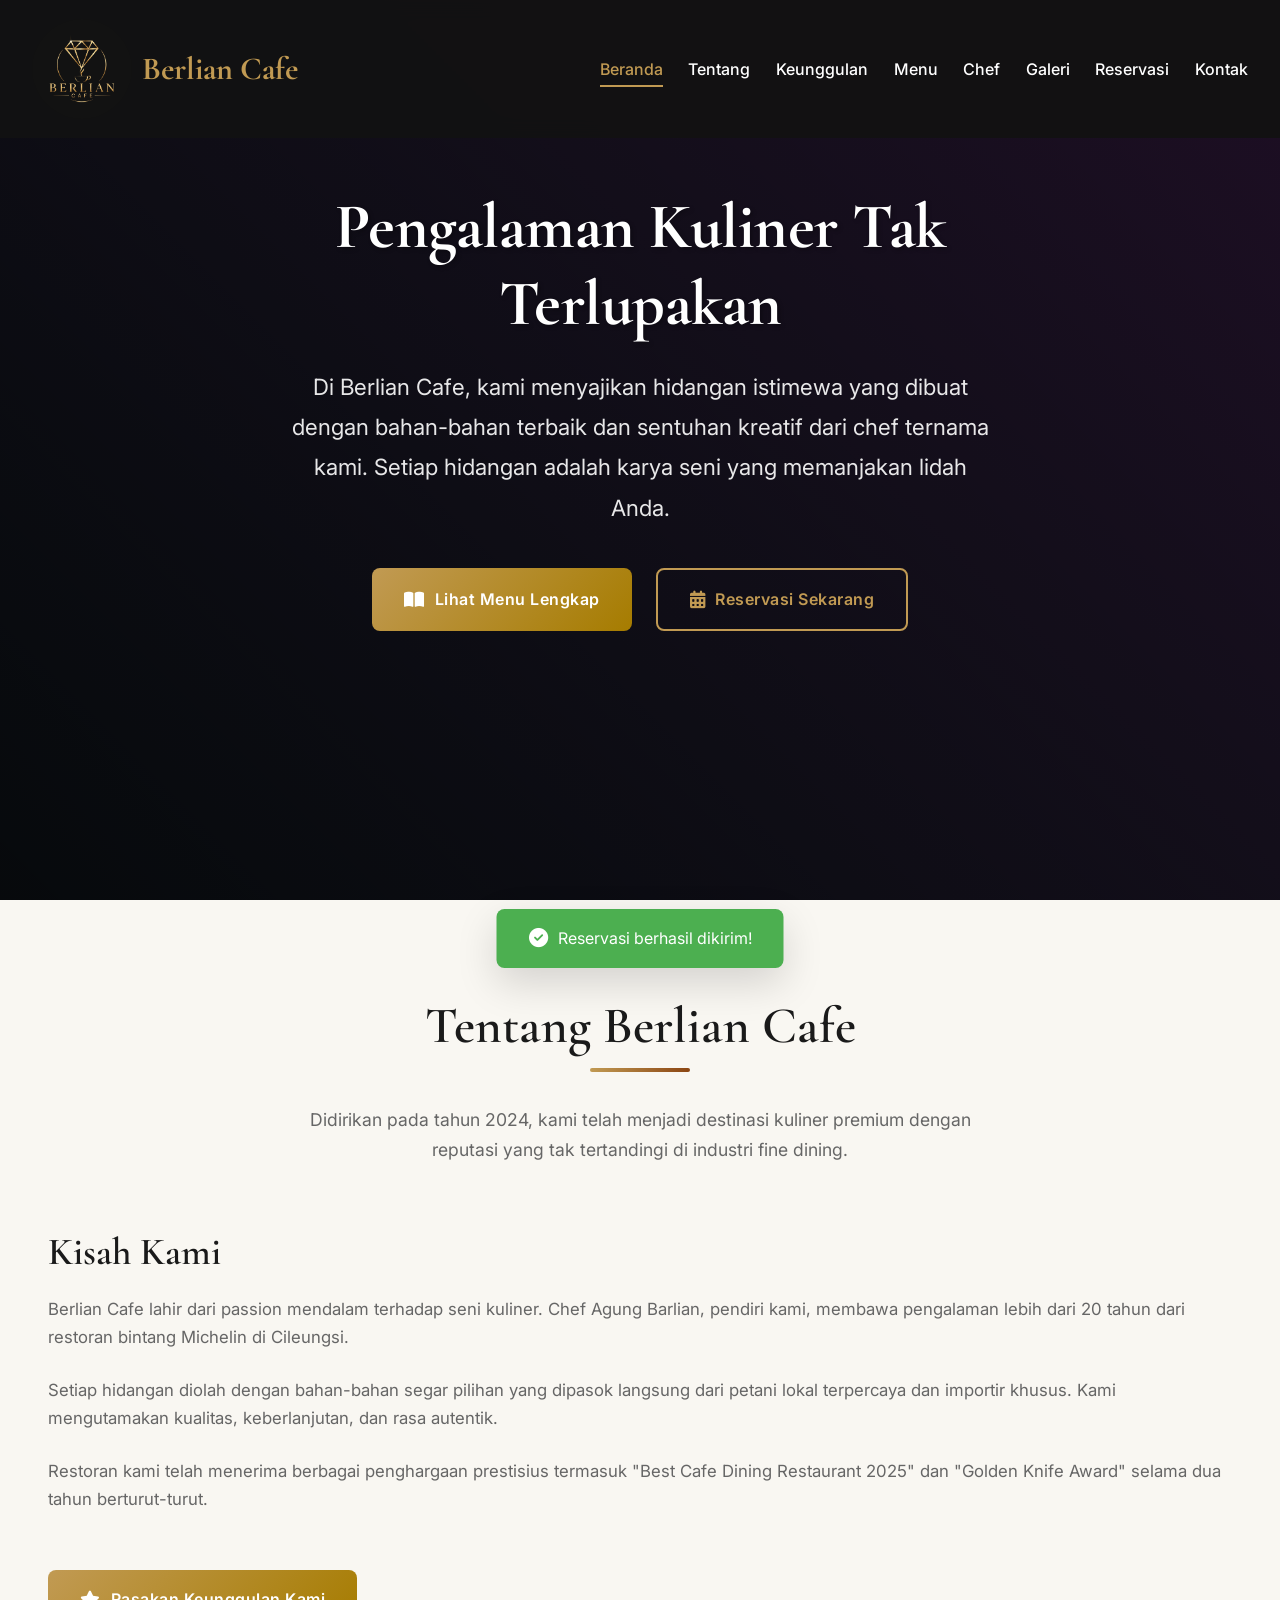
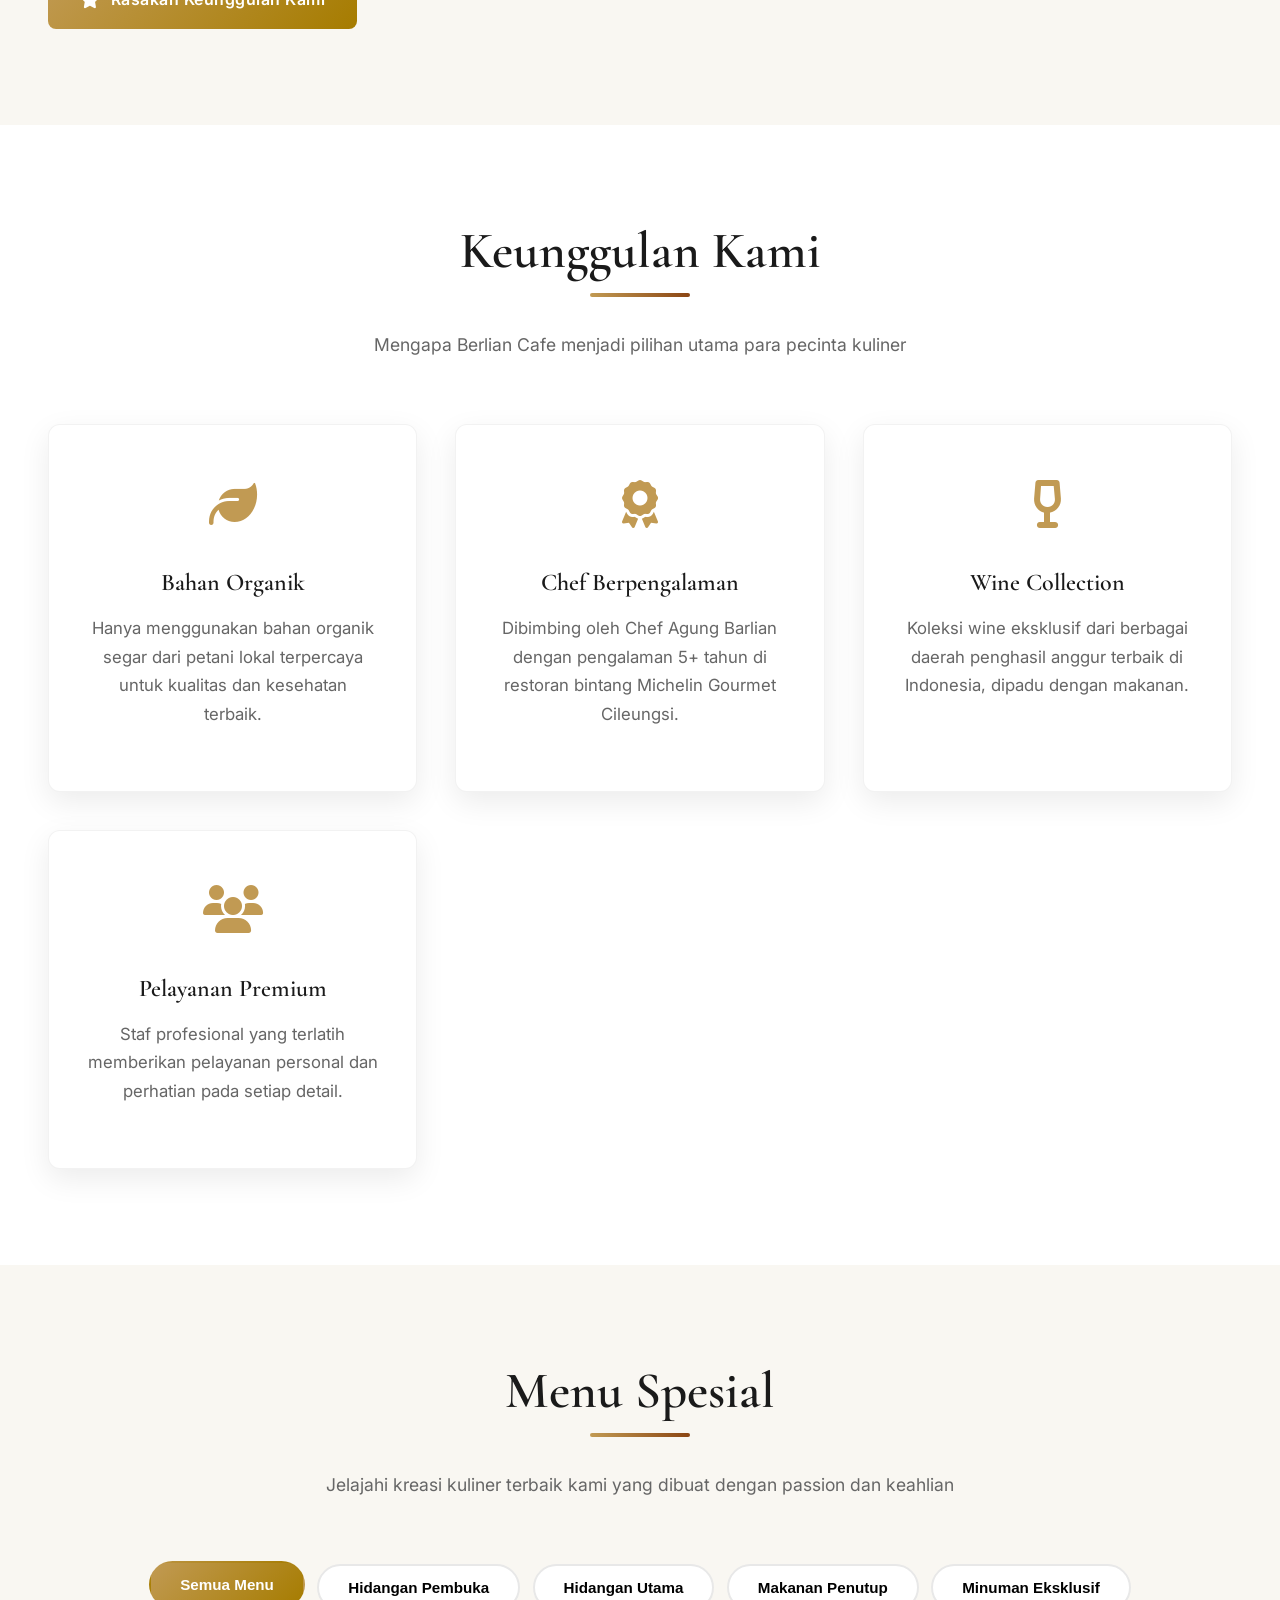
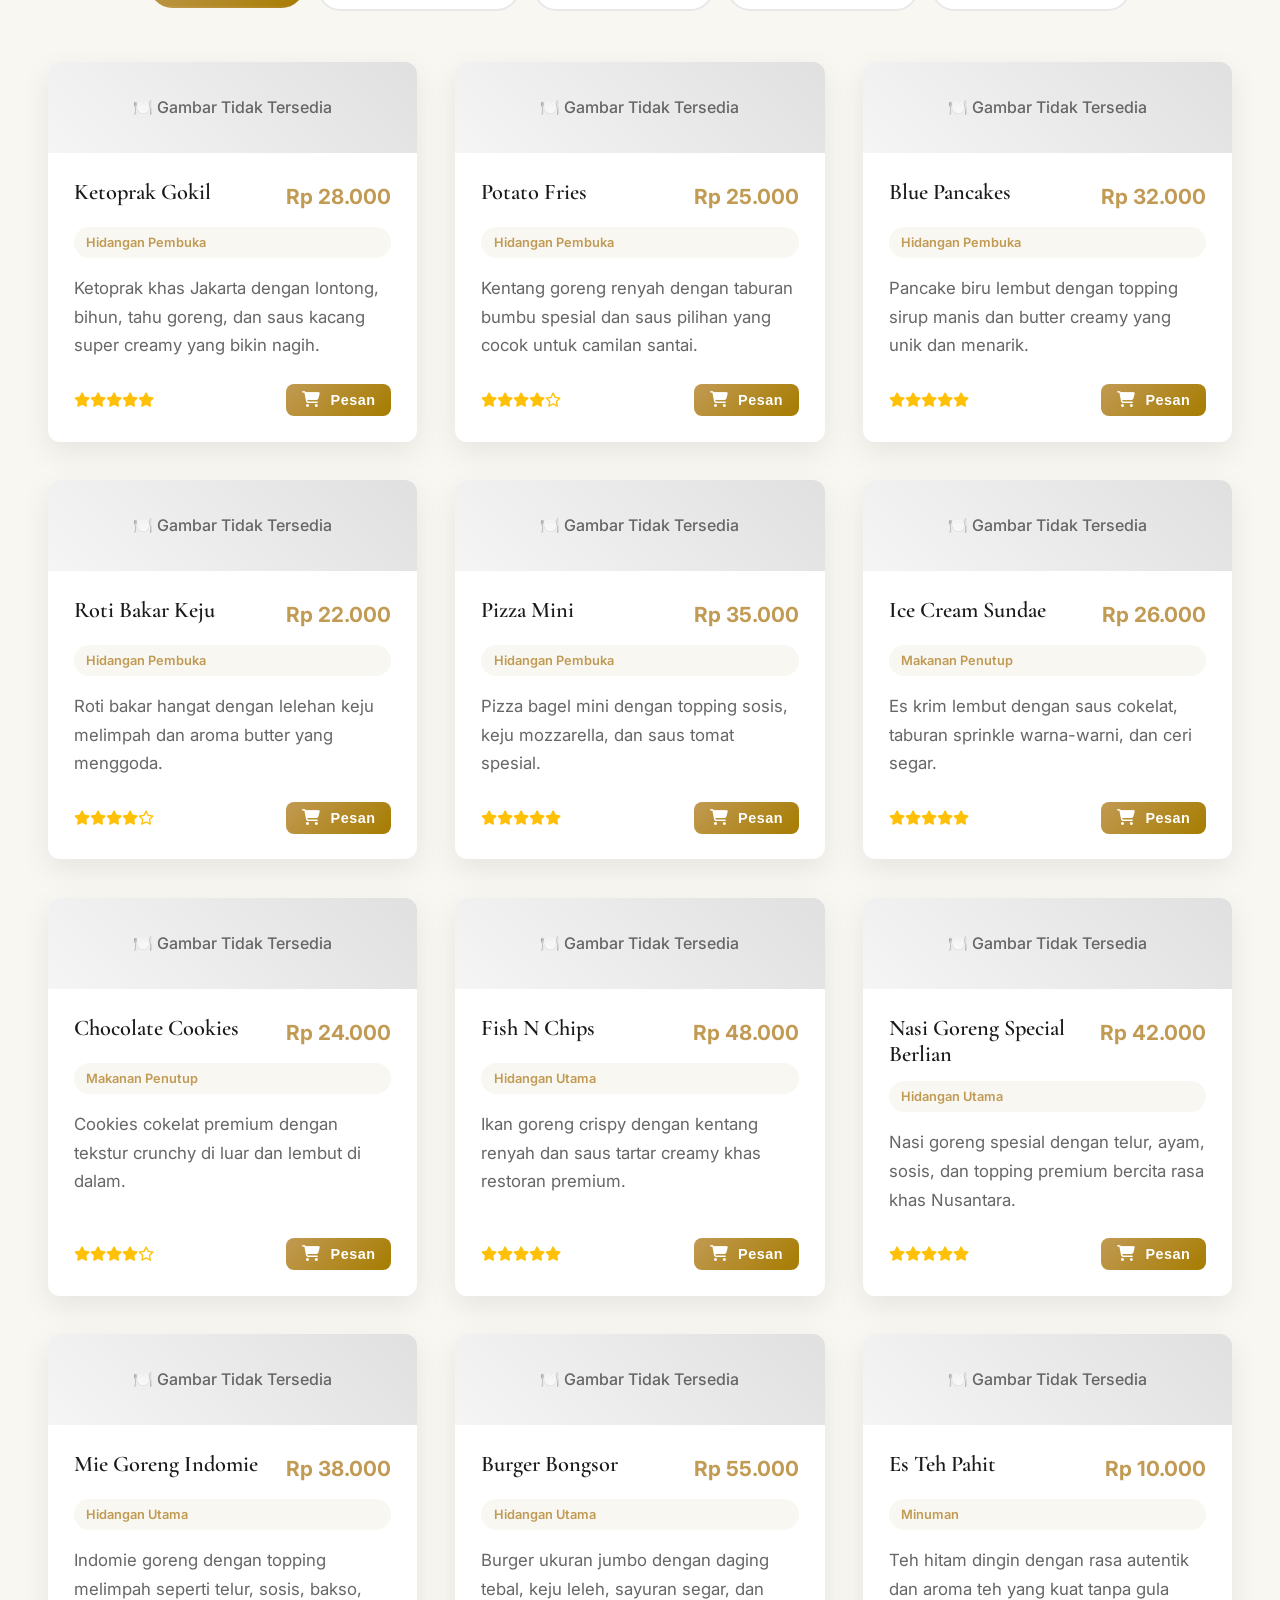
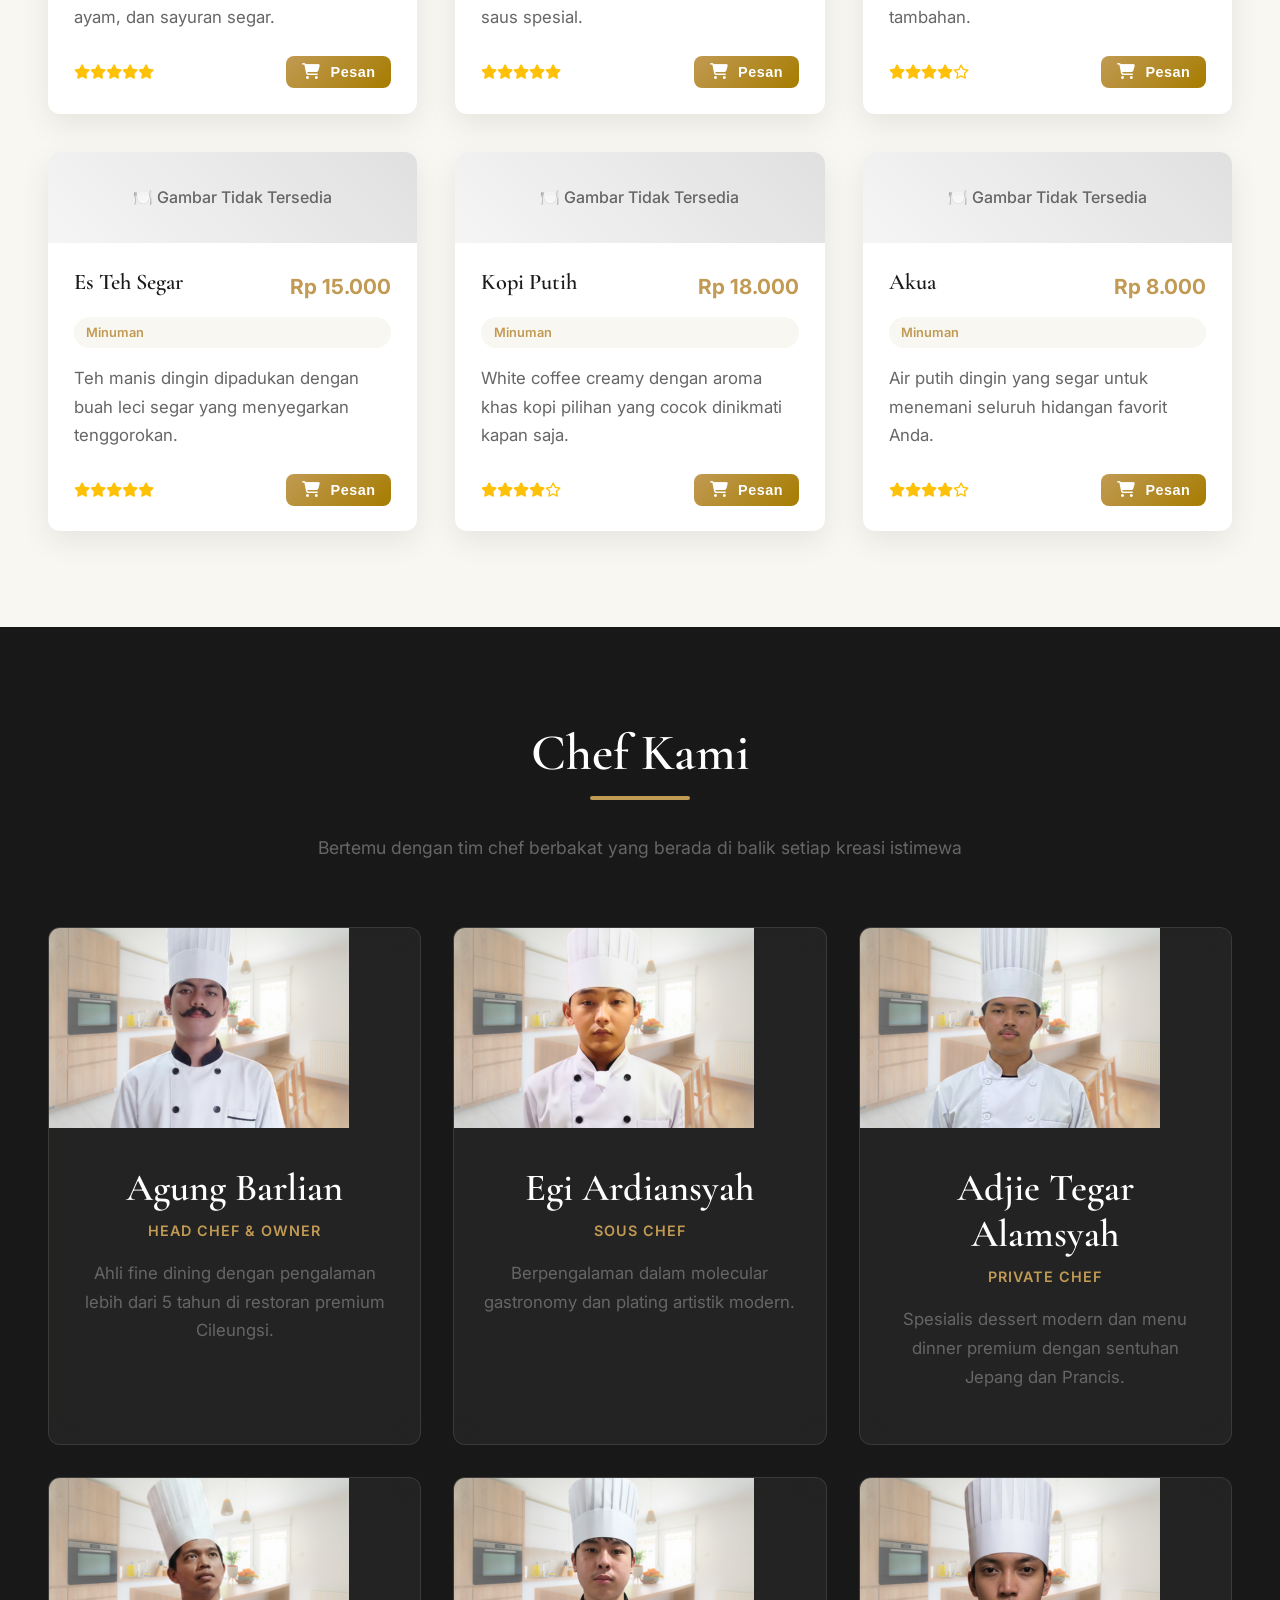
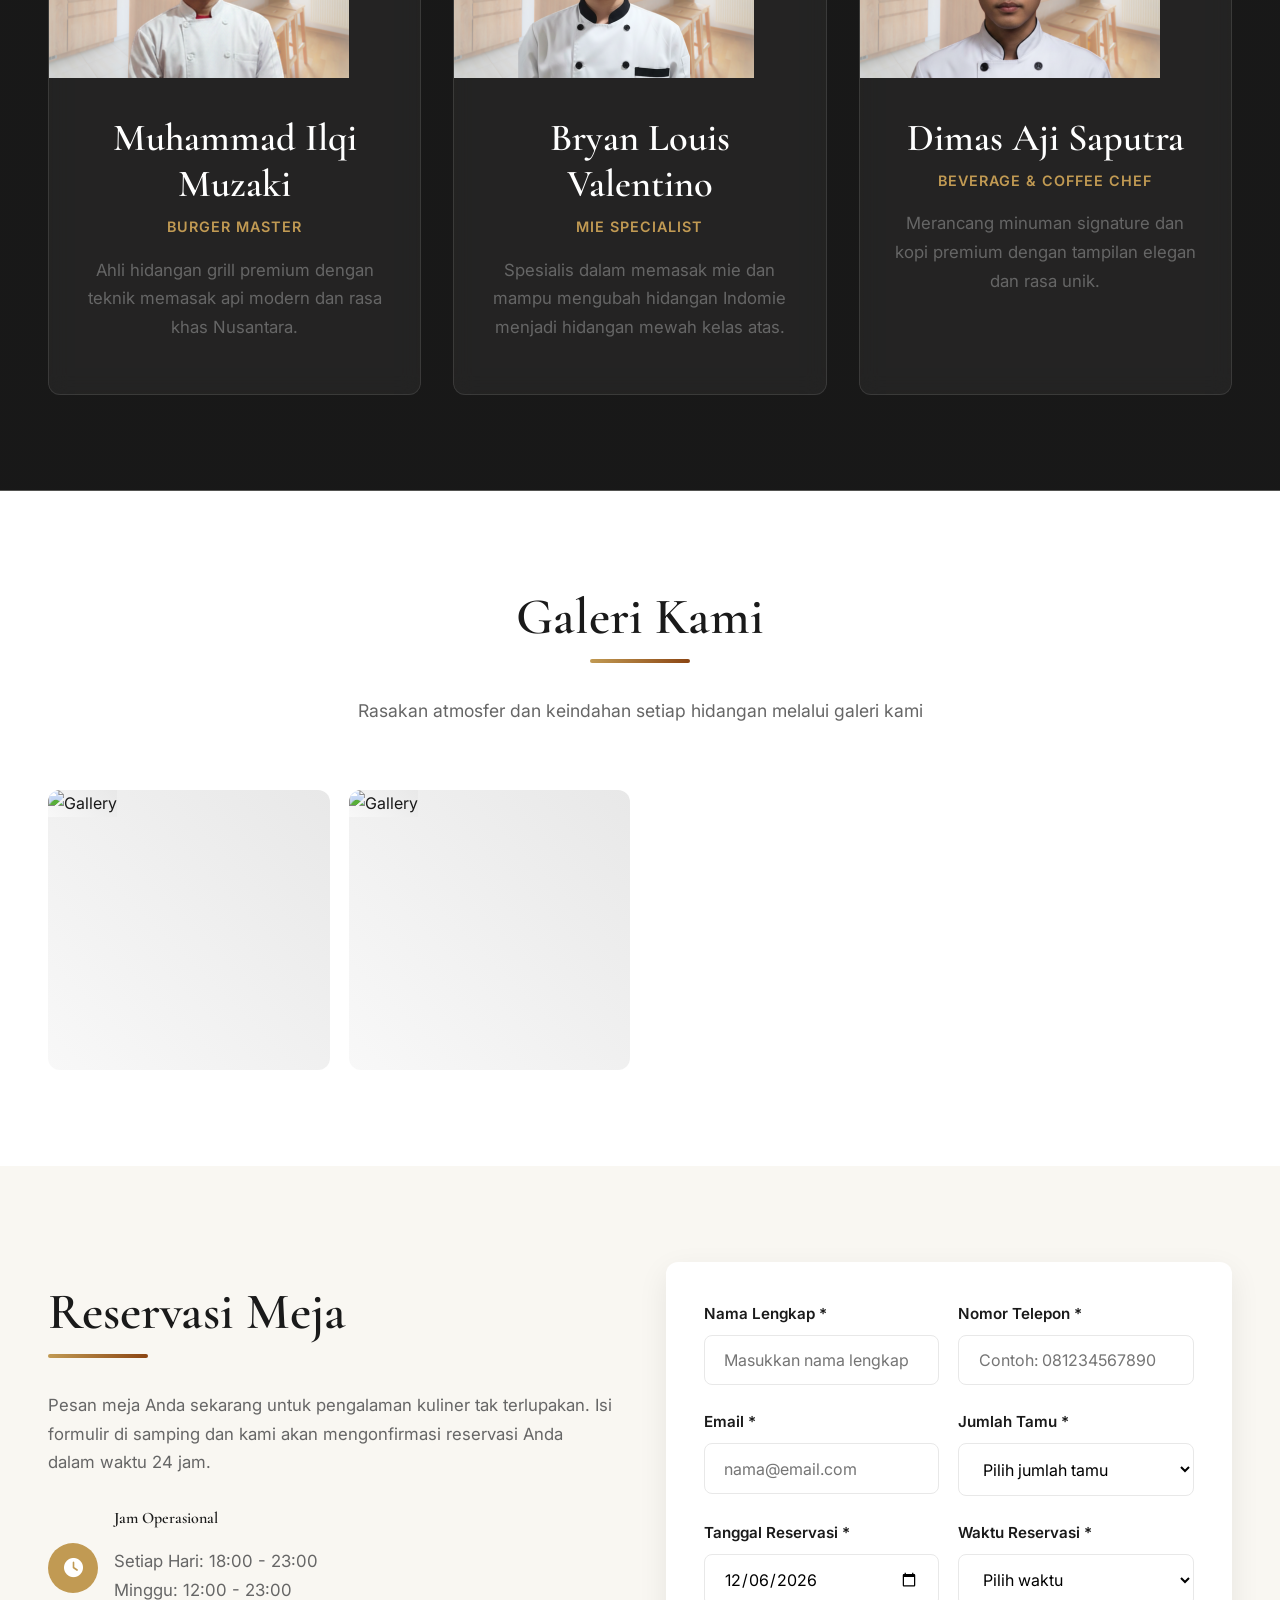
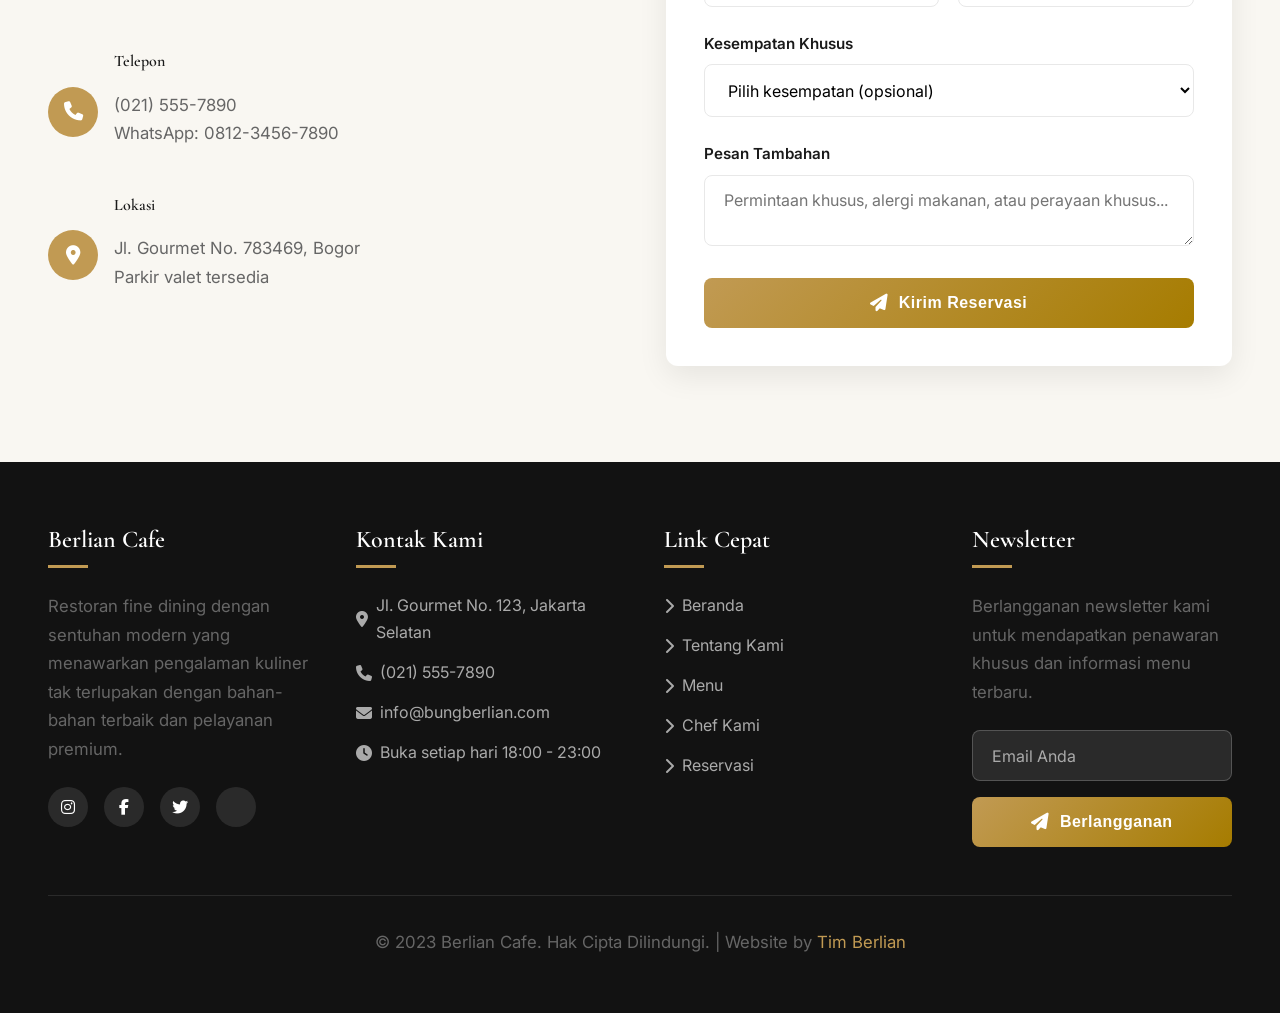
==== commit d23fa7d0: "Update index.html" ====
--- a/UTS/index.html
+++ b/UTS/index.html
@@ -214,23 +214,18 @@
                 <h2>Galeri Kami</h2>
                 <p>Rasakan atmosfer dan keindahan setiap hidangan melalui galeri kami</p>
             </div>
-            
             <div class="gallery-grid">
                 <div class="gallery-item fade-in">
-                    <div class="image-fallback" style="height: 100%; display: flex; align-items: center; justify-content: center;"><div>🍷 Interior Restoran</div></div>
-                    <div class="gallery-overlay"><h4 style="color: white;">Interior Elegan</h4></div>
+                    <img src="" alt="Gallery">
+                    <div class="gallery-overlay">
+                        <h4 style="color: white;">Judul Galeri</h4>
+                    </div>
                 </div>
                 <div class="gallery-item fade-in">
-                    <div class="image-fallback" style="height: 100%; display: flex; align-items: center; justify-content: center;"><div>🥩 Hidangan Spesial</div></div>
-                    <div class="gallery-overlay"><h4 style="color: white;">Hidangan Spesial</h4></div>
-                </div>
-                <div class="gallery-item fade-in">
-                    <div class="image-fallback" style="height: 100%; display: flex; align-items: center; justify-content: center;"><div>🍕 Pizza Berlian</div></div>
-                    <div class="gallery-overlay"><h4 style="color: white;">Pizza Berlian</h4></div>
-                </div>
-                <div class="gallery-item fade-in">
-                    <div class="image-fallback" style="height: 100%; display: flex; align-items: center; justify-content: center;"><div>🍰 Dessert Eksklusif</div></div>
-                    <div class="gallery-overlay"><h4 style="color: white;">Dessert Eksklusif</h4></div>
+                    <img src="" alt="Gallery">
+                    <div class="gallery-overlay">
+                        <h4 style="color: white;">Judul Galeri</h4>
+                    </div>
                 </div>
             </div>
         </div>
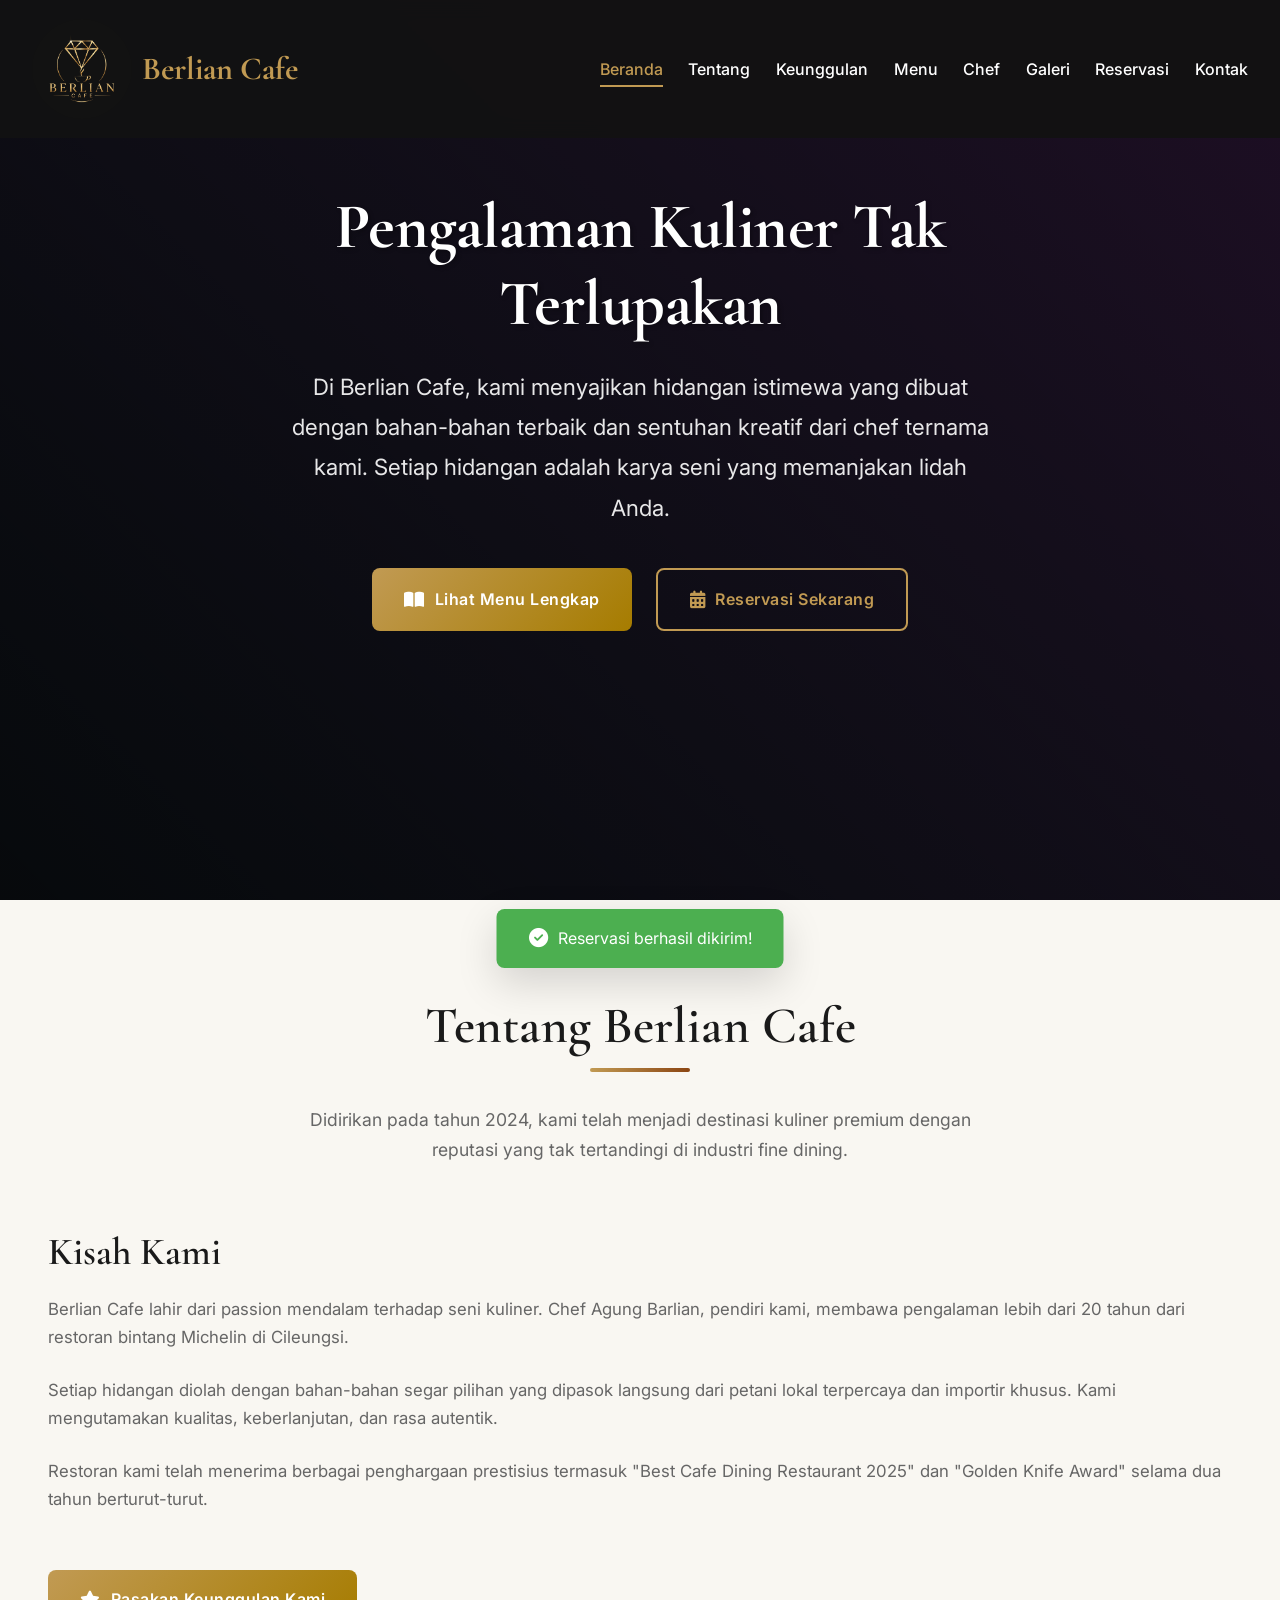
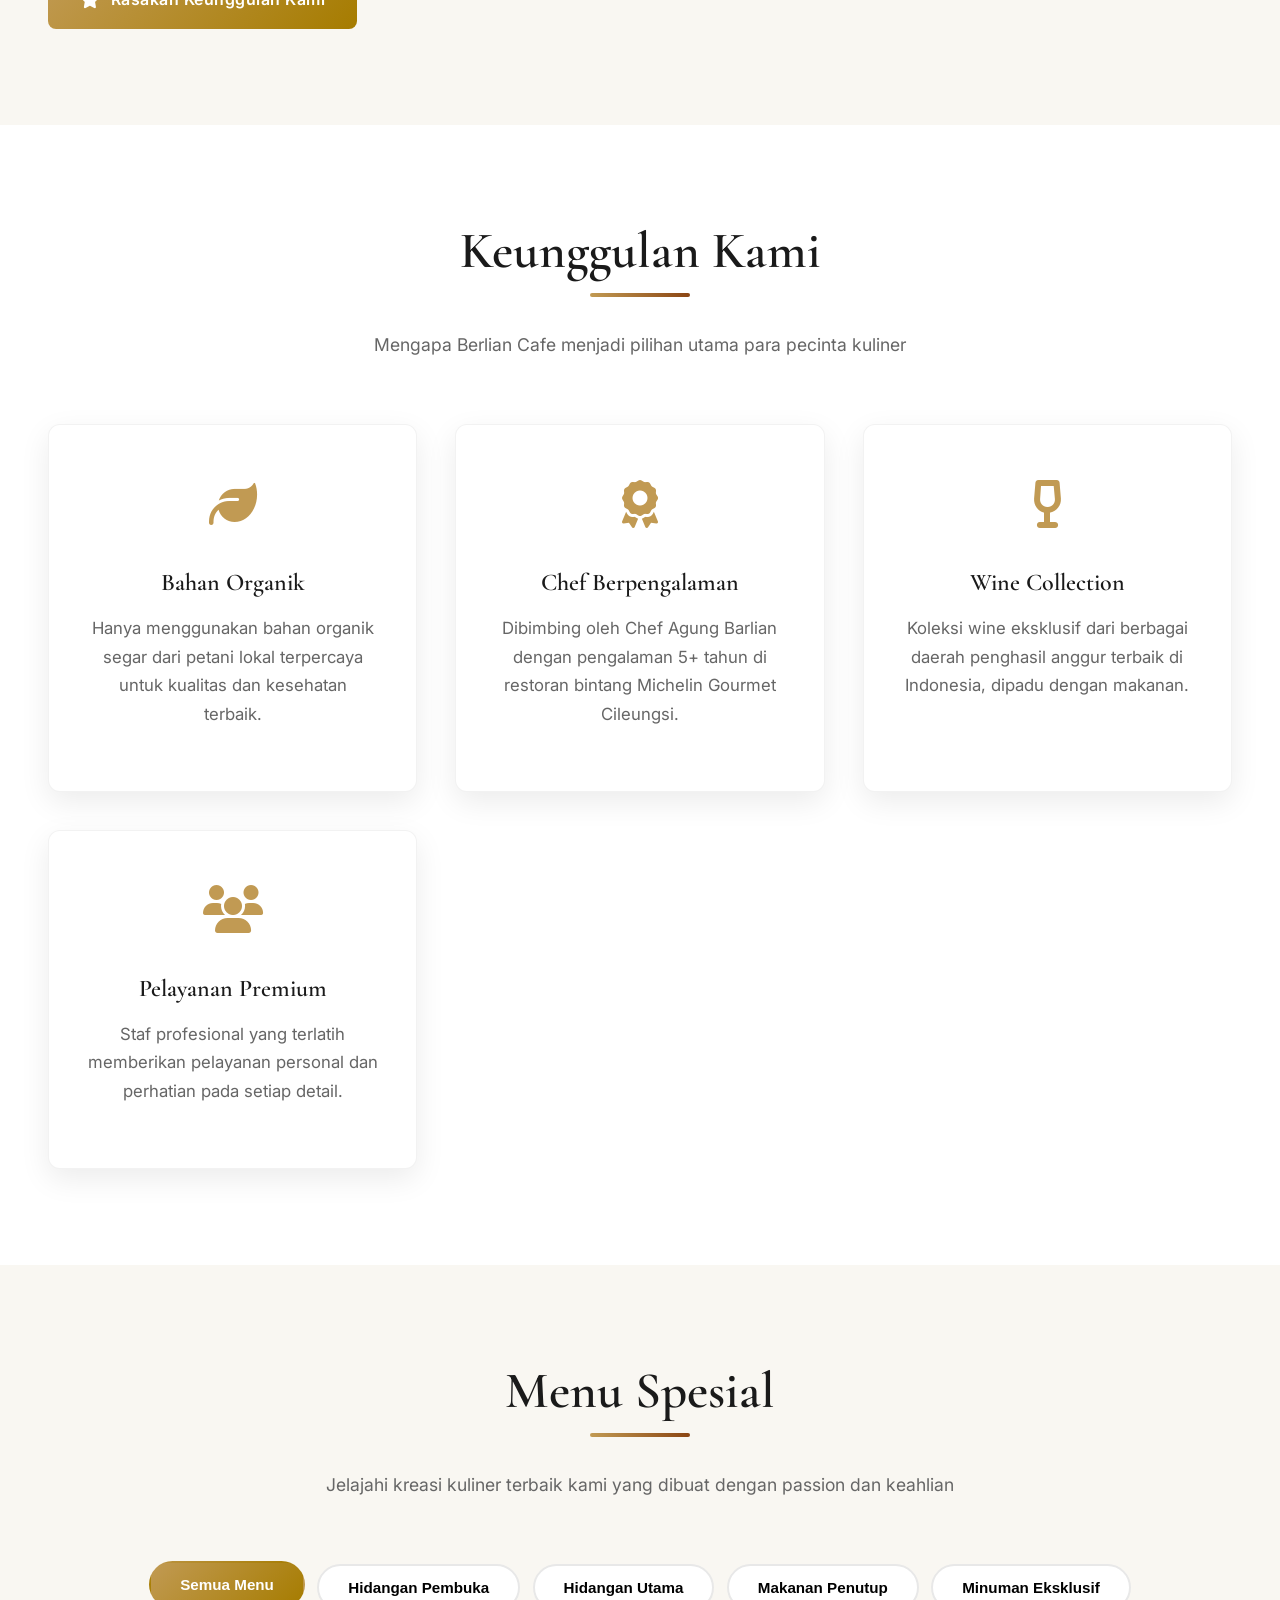
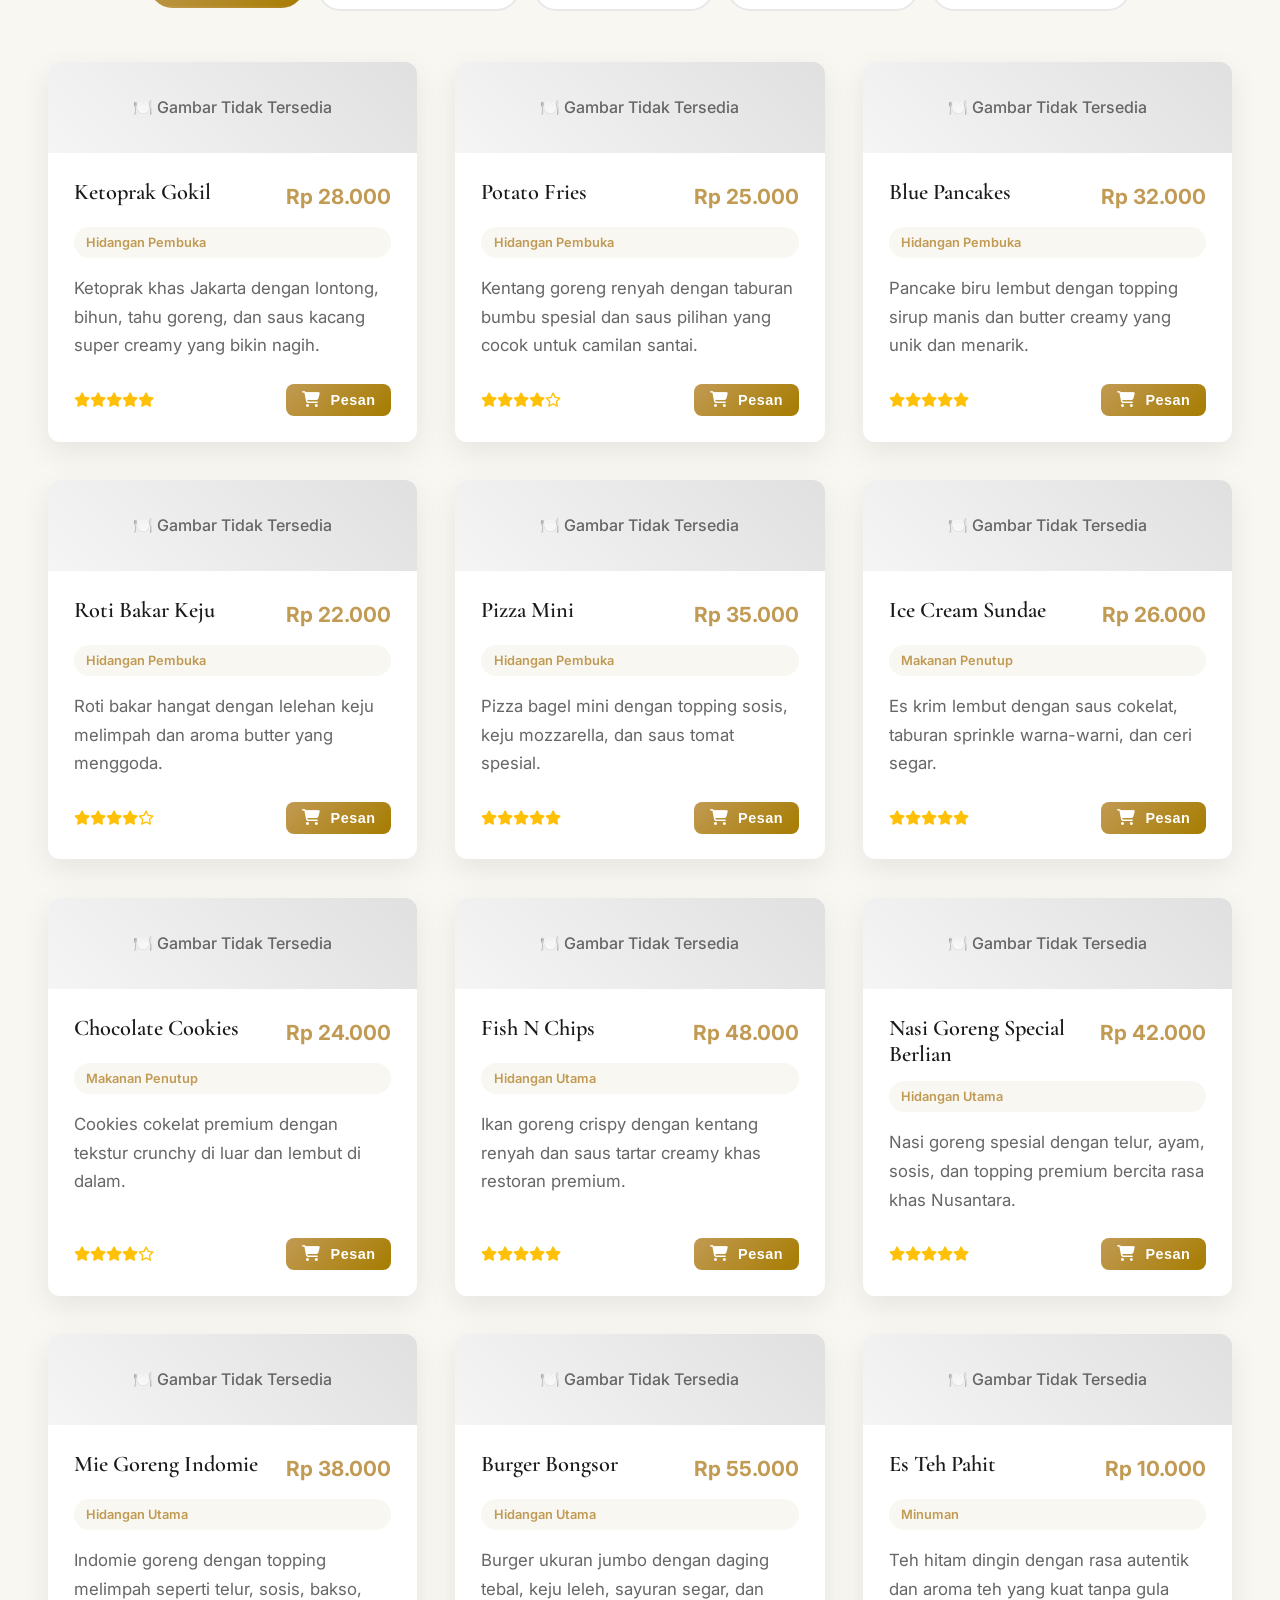
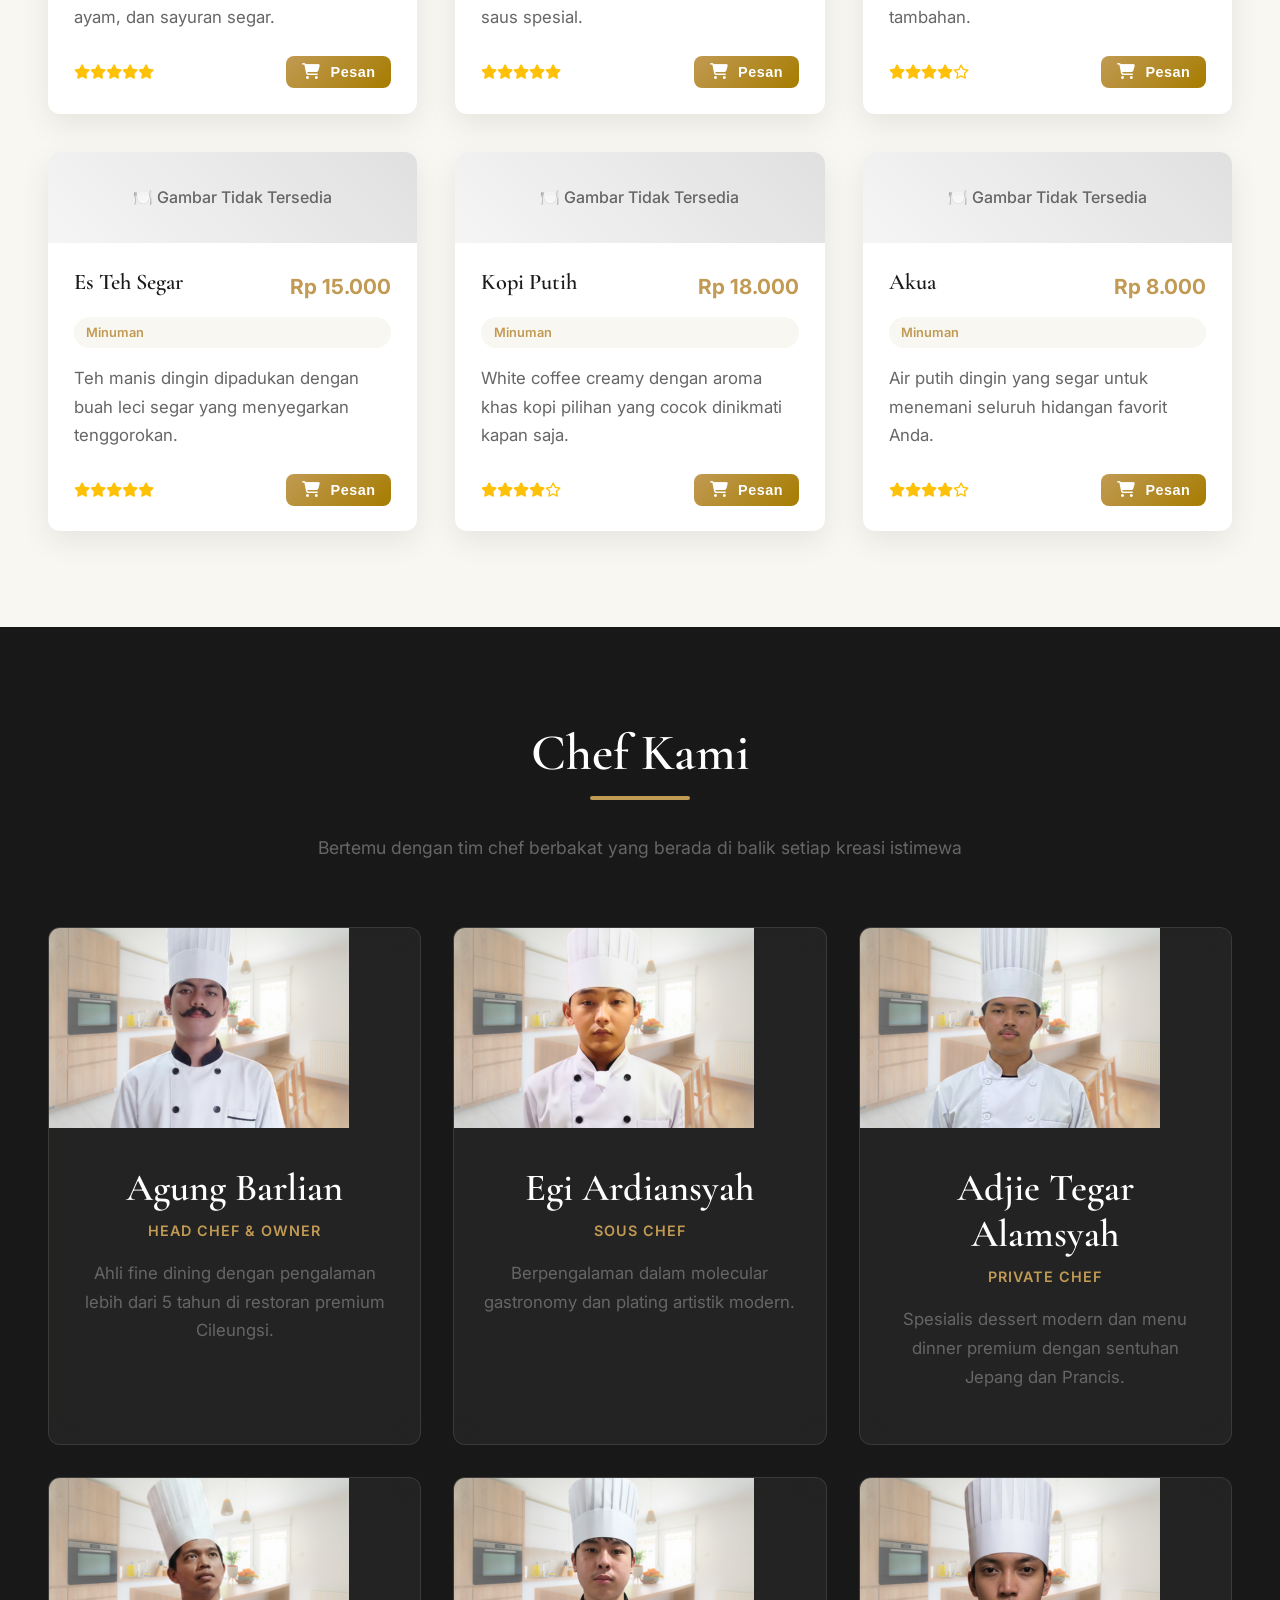
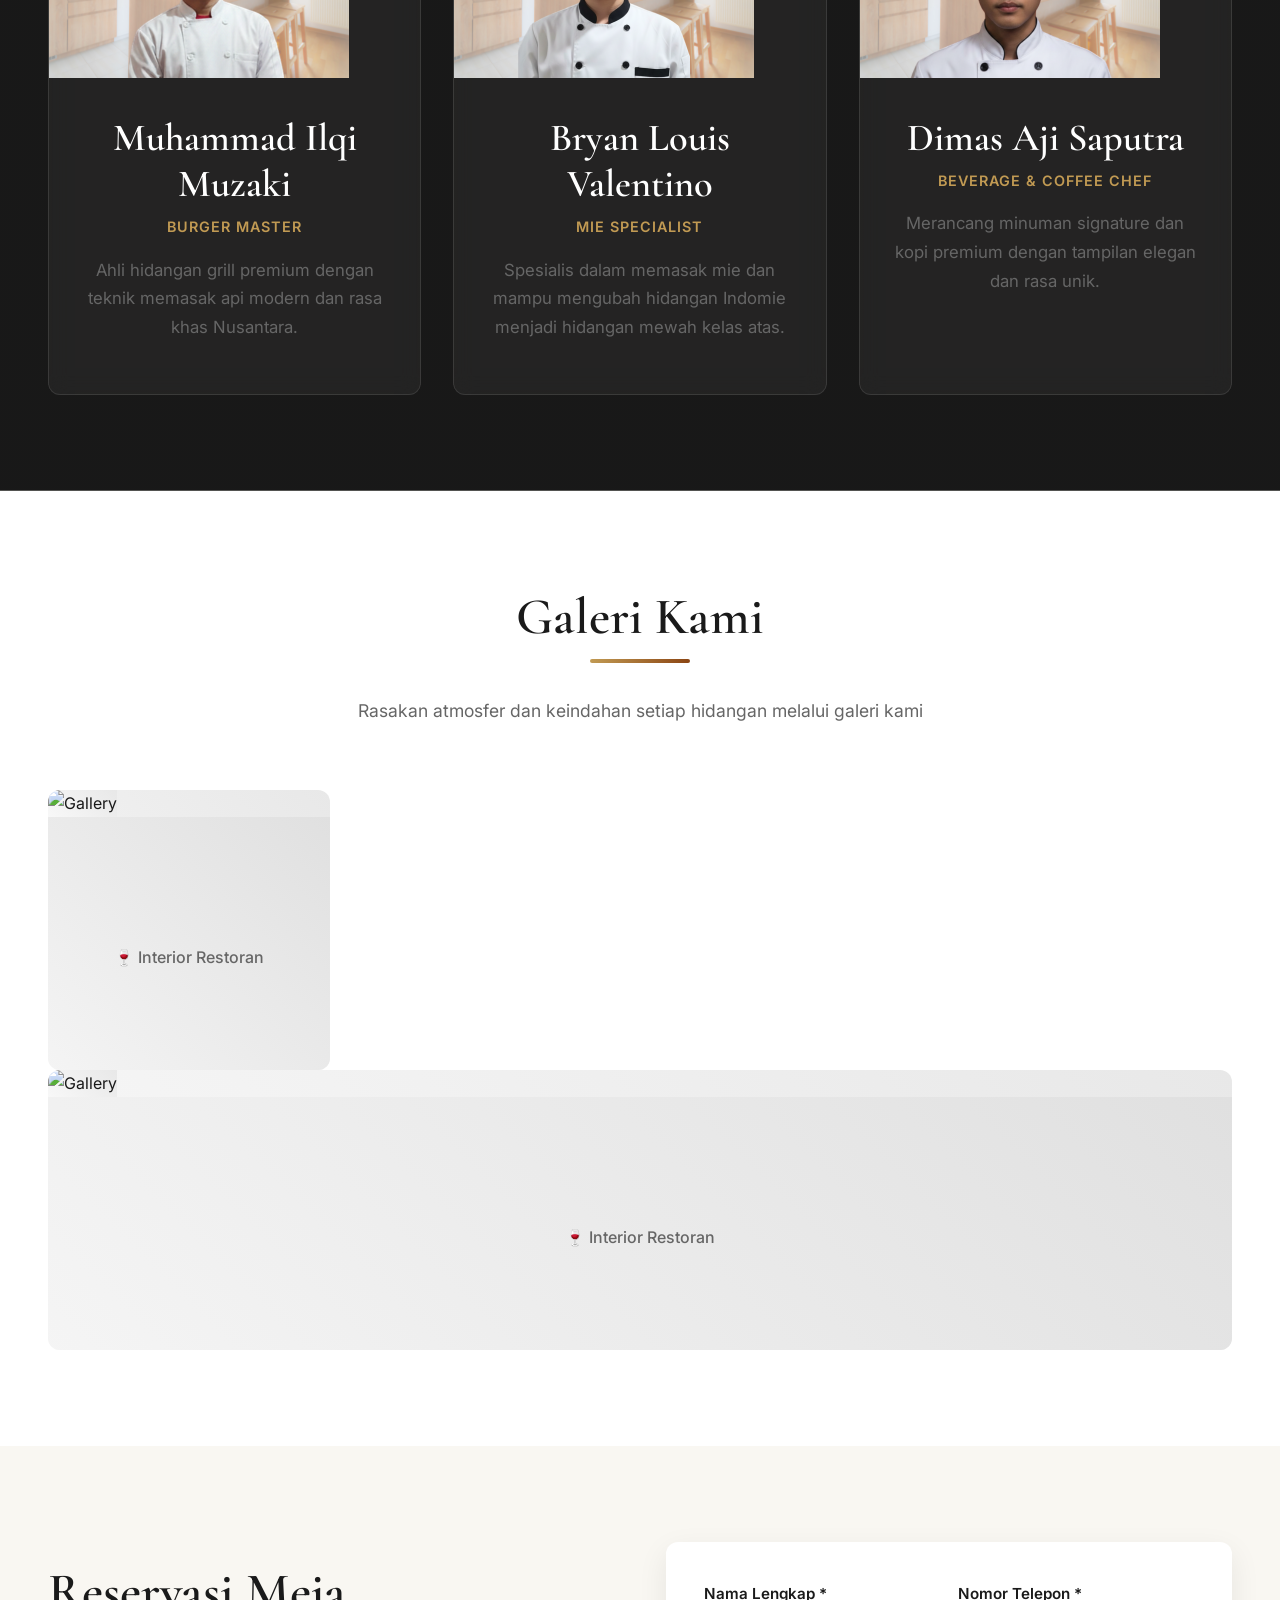
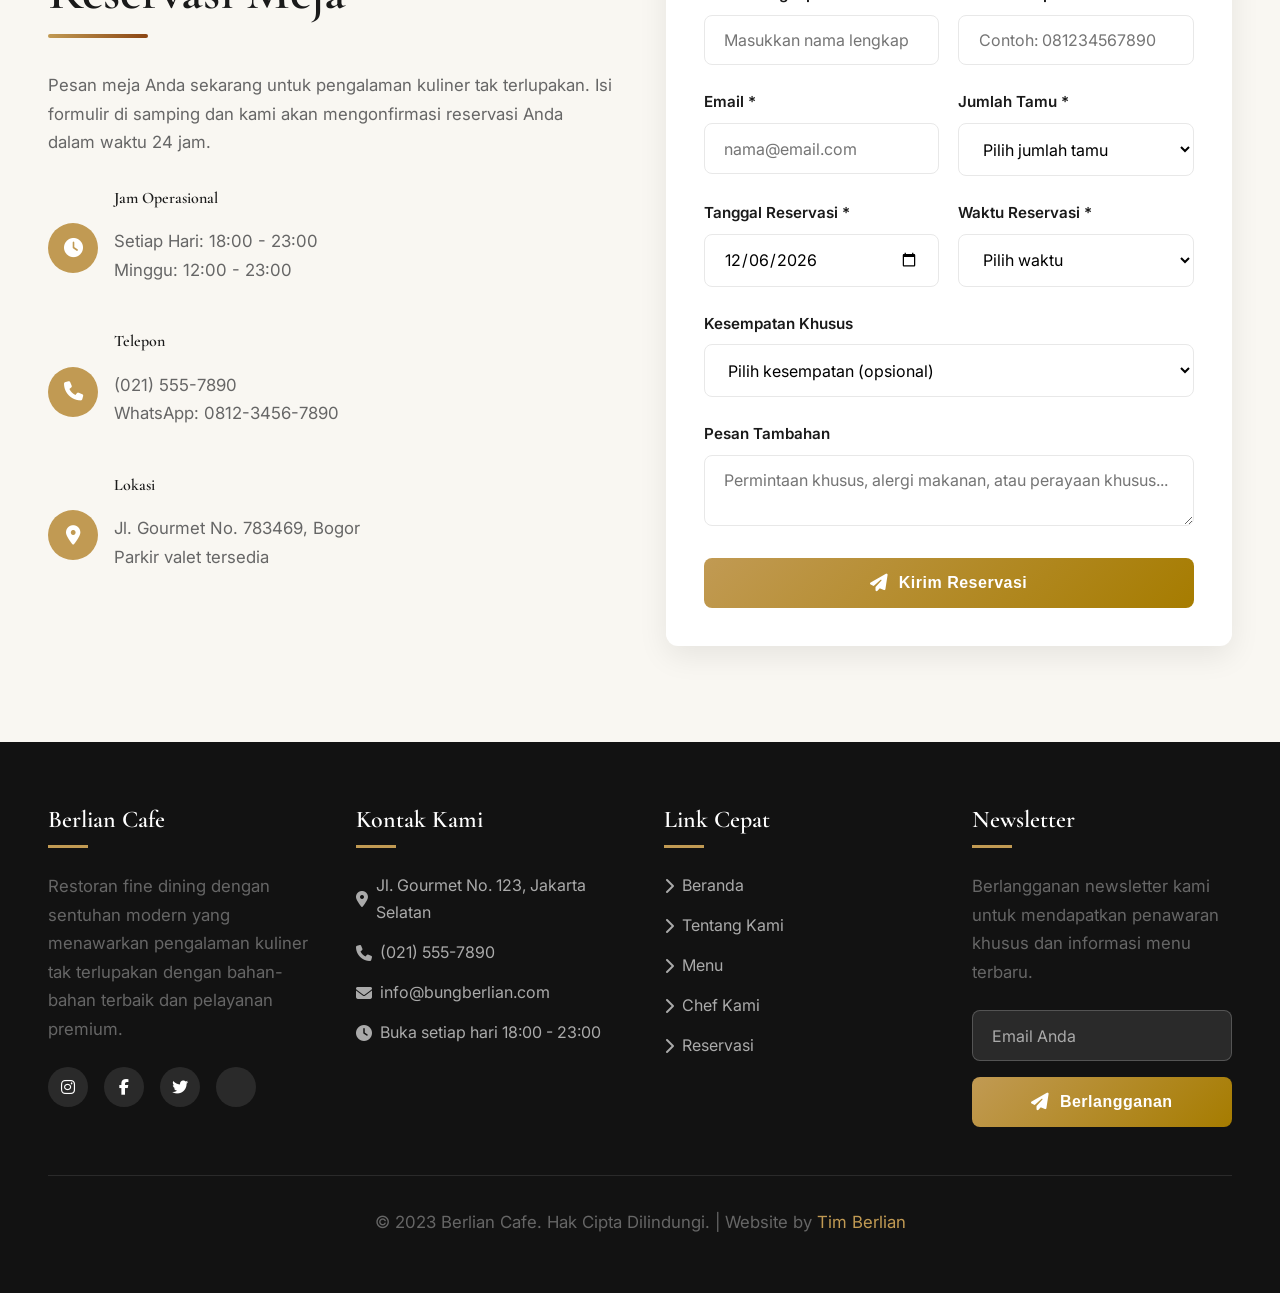
==== commit 799d9cfa: "Update index.html" ====
--- a/UTS/index.html
+++ b/UTS/index.html
@@ -217,14 +217,14 @@
             <div class="gallery-grid">
                 <div class="gallery-item fade-in">
                     <img src="" alt="Gallery">
-                    <div class="gallery-overlay">
-                        <h4 style="color: white;">Judul Galeri</h4>
+                    <div class="image-fallback" style="height: 100%; display: flex; align-items: center; justify-content: center;"><div>🍷 Interior Restoran</div></div>
+                    <div class="gallery-overlay"><h4 style="color: white;">Interior Elegan</h4></div>
                     </div>
                 </div>
                 <div class="gallery-item fade-in">
                     <img src="" alt="Gallery">
-                    <div class="gallery-overlay">
-                        <h4 style="color: white;">Judul Galeri</h4>
+                    <div class="image-fallback" style="height: 100%; display: flex; align-items: center; justify-content: center;"><div>🍷 Interior Restoran</div></div>
+                    <div class="gallery-overlay"><h4 style="color: white;">Interior Elegan</h4></div>
                     </div>
                 </div>
             </div>
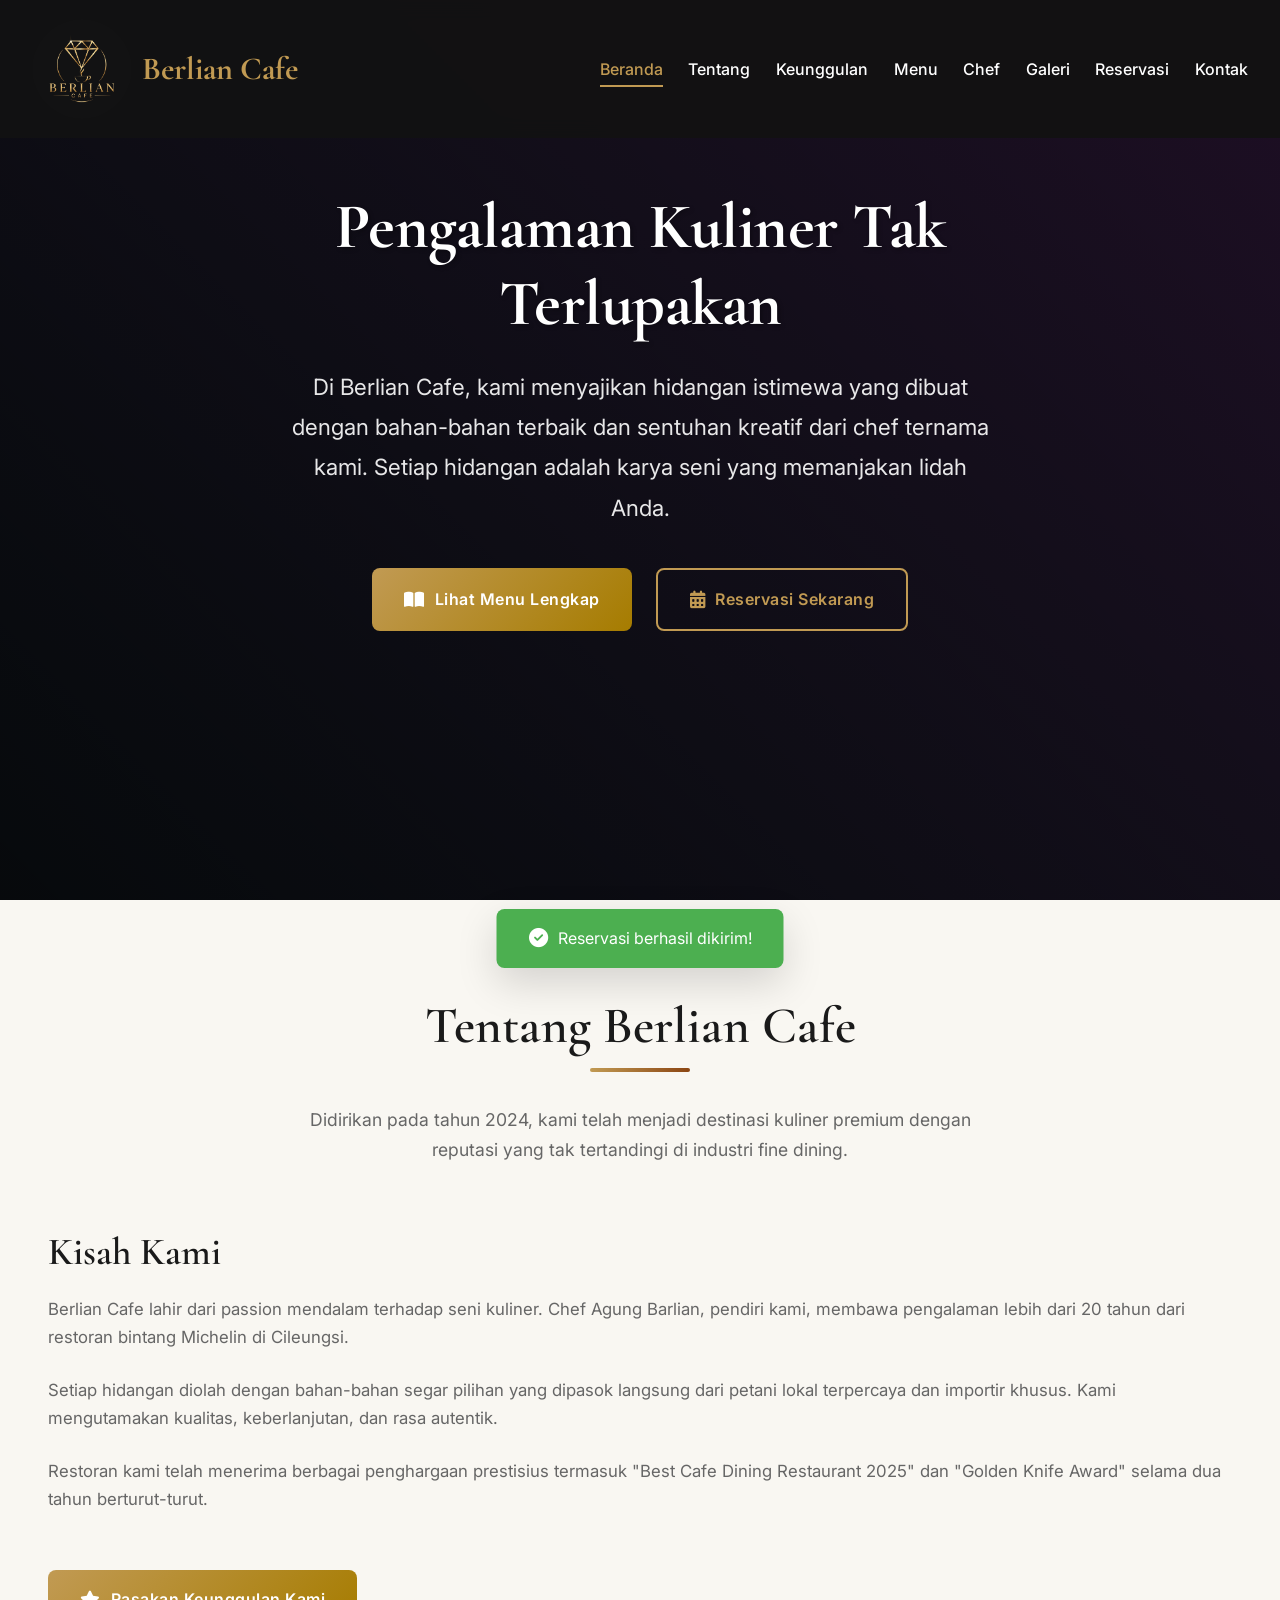
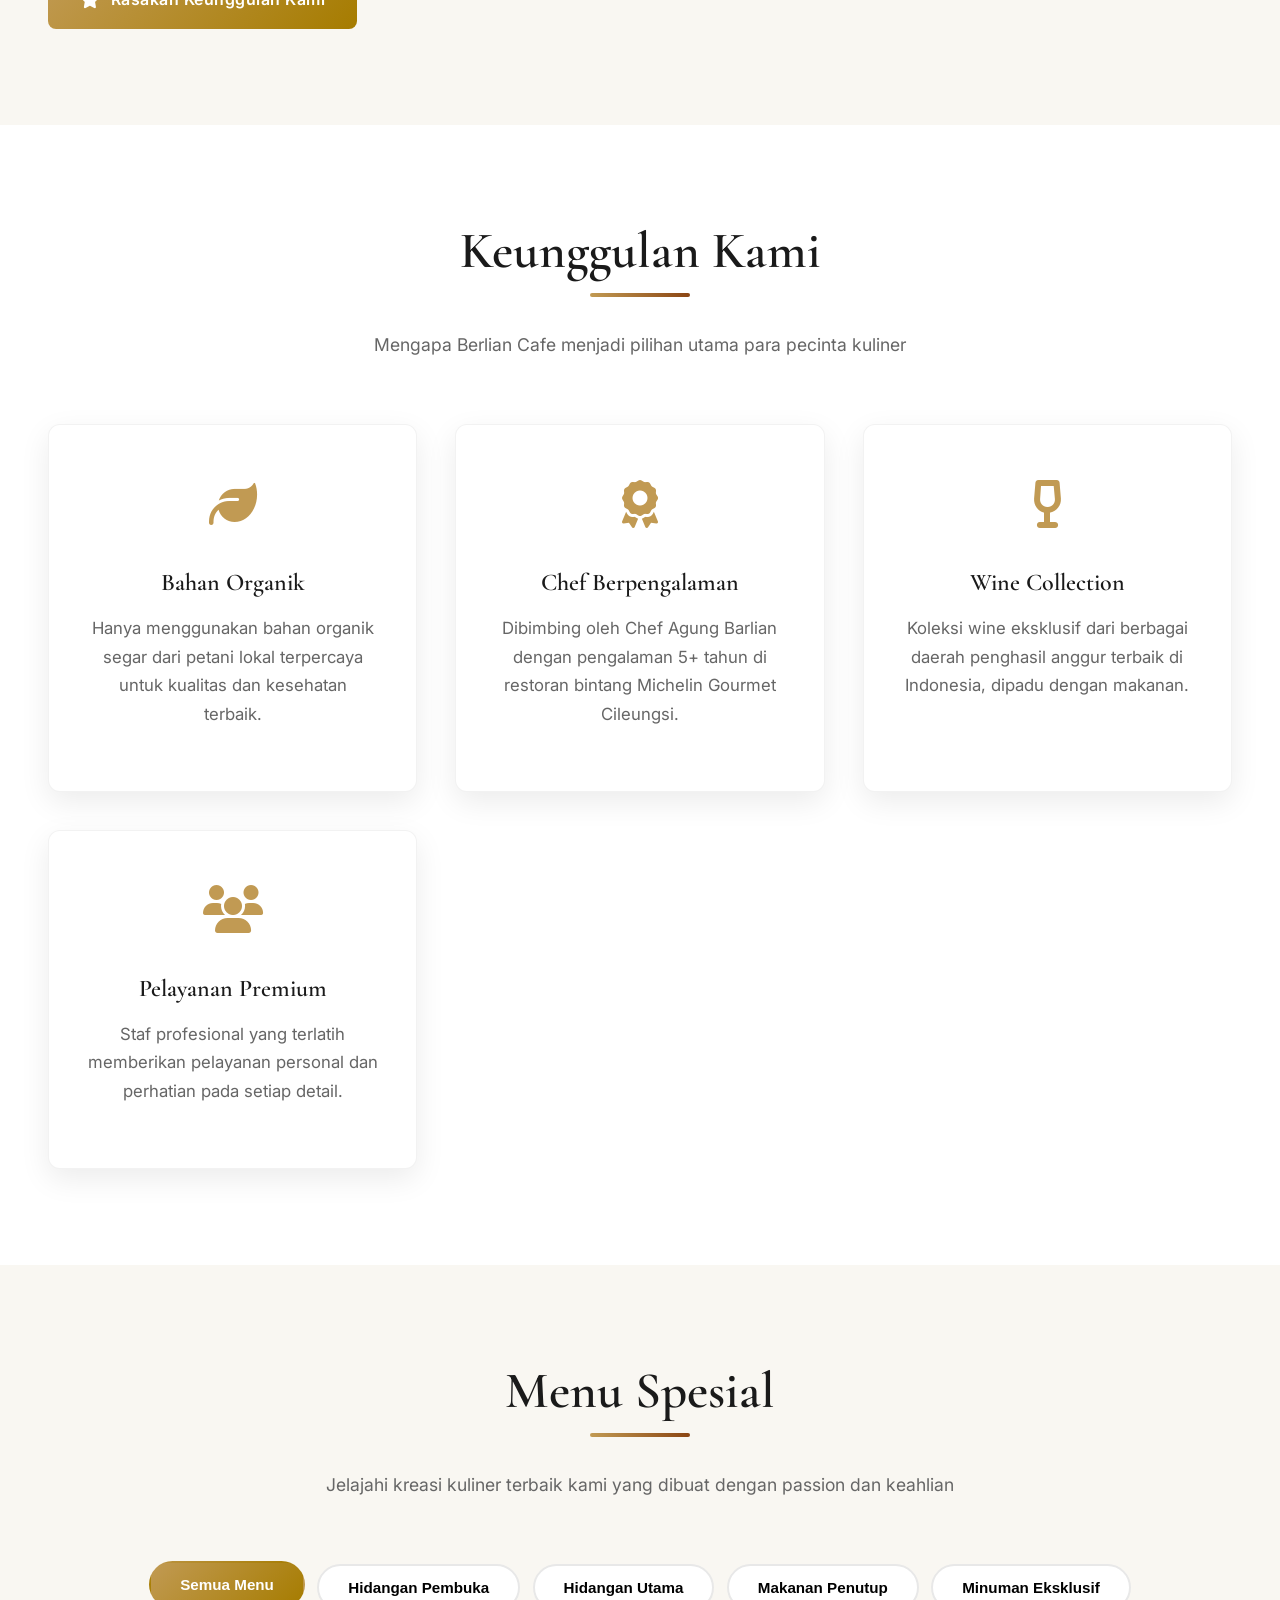
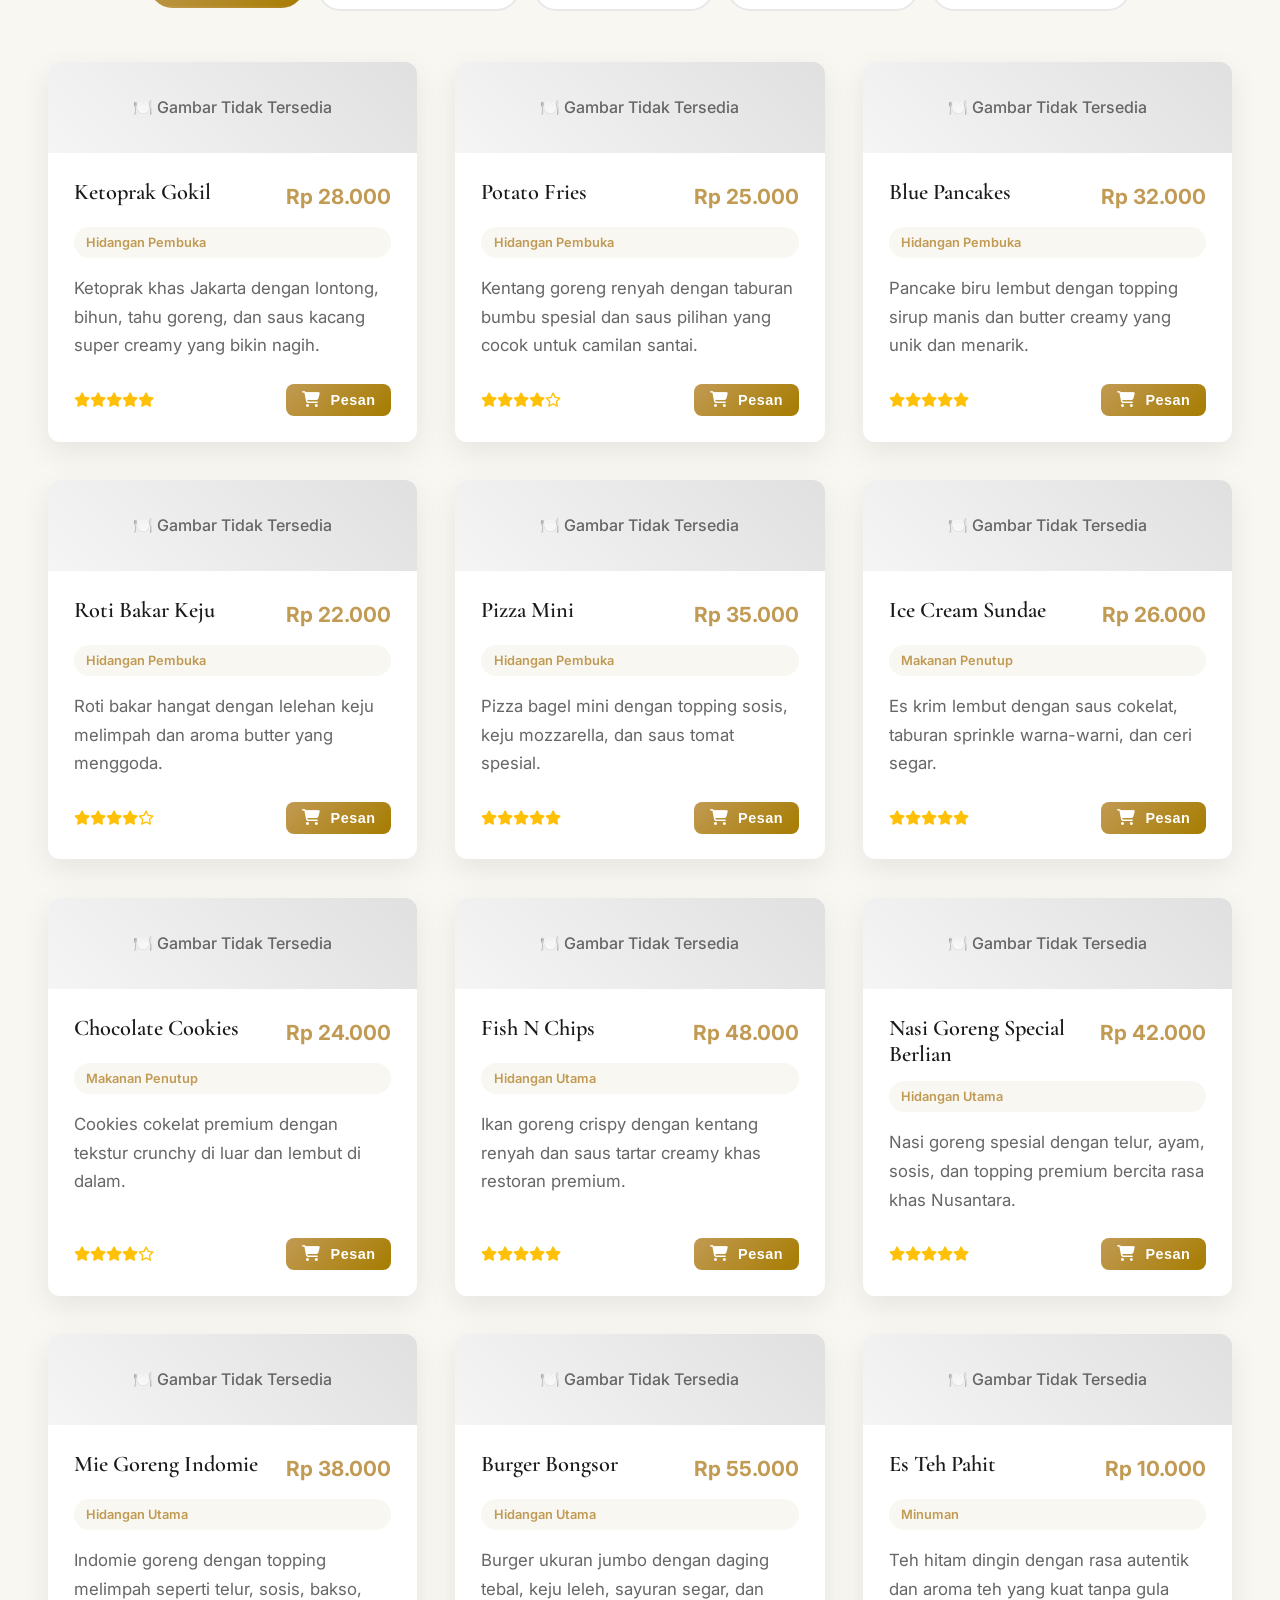
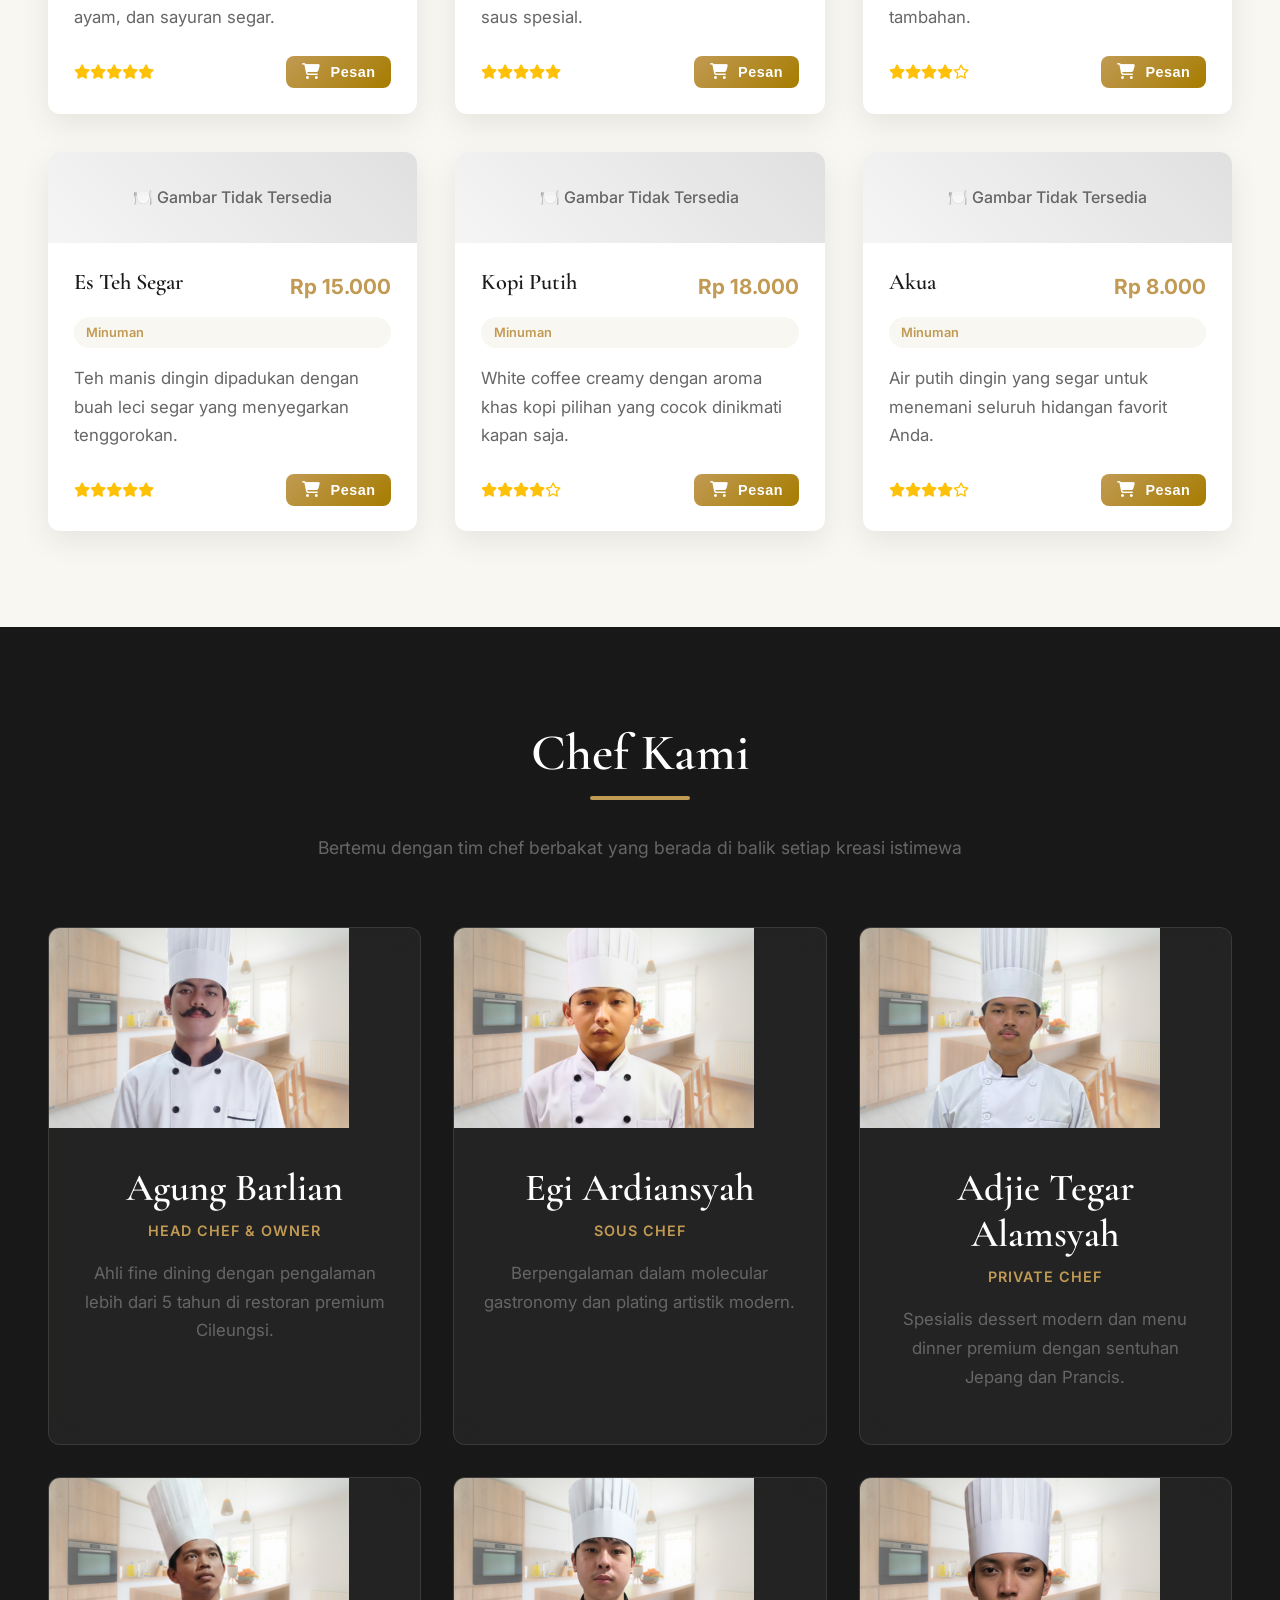
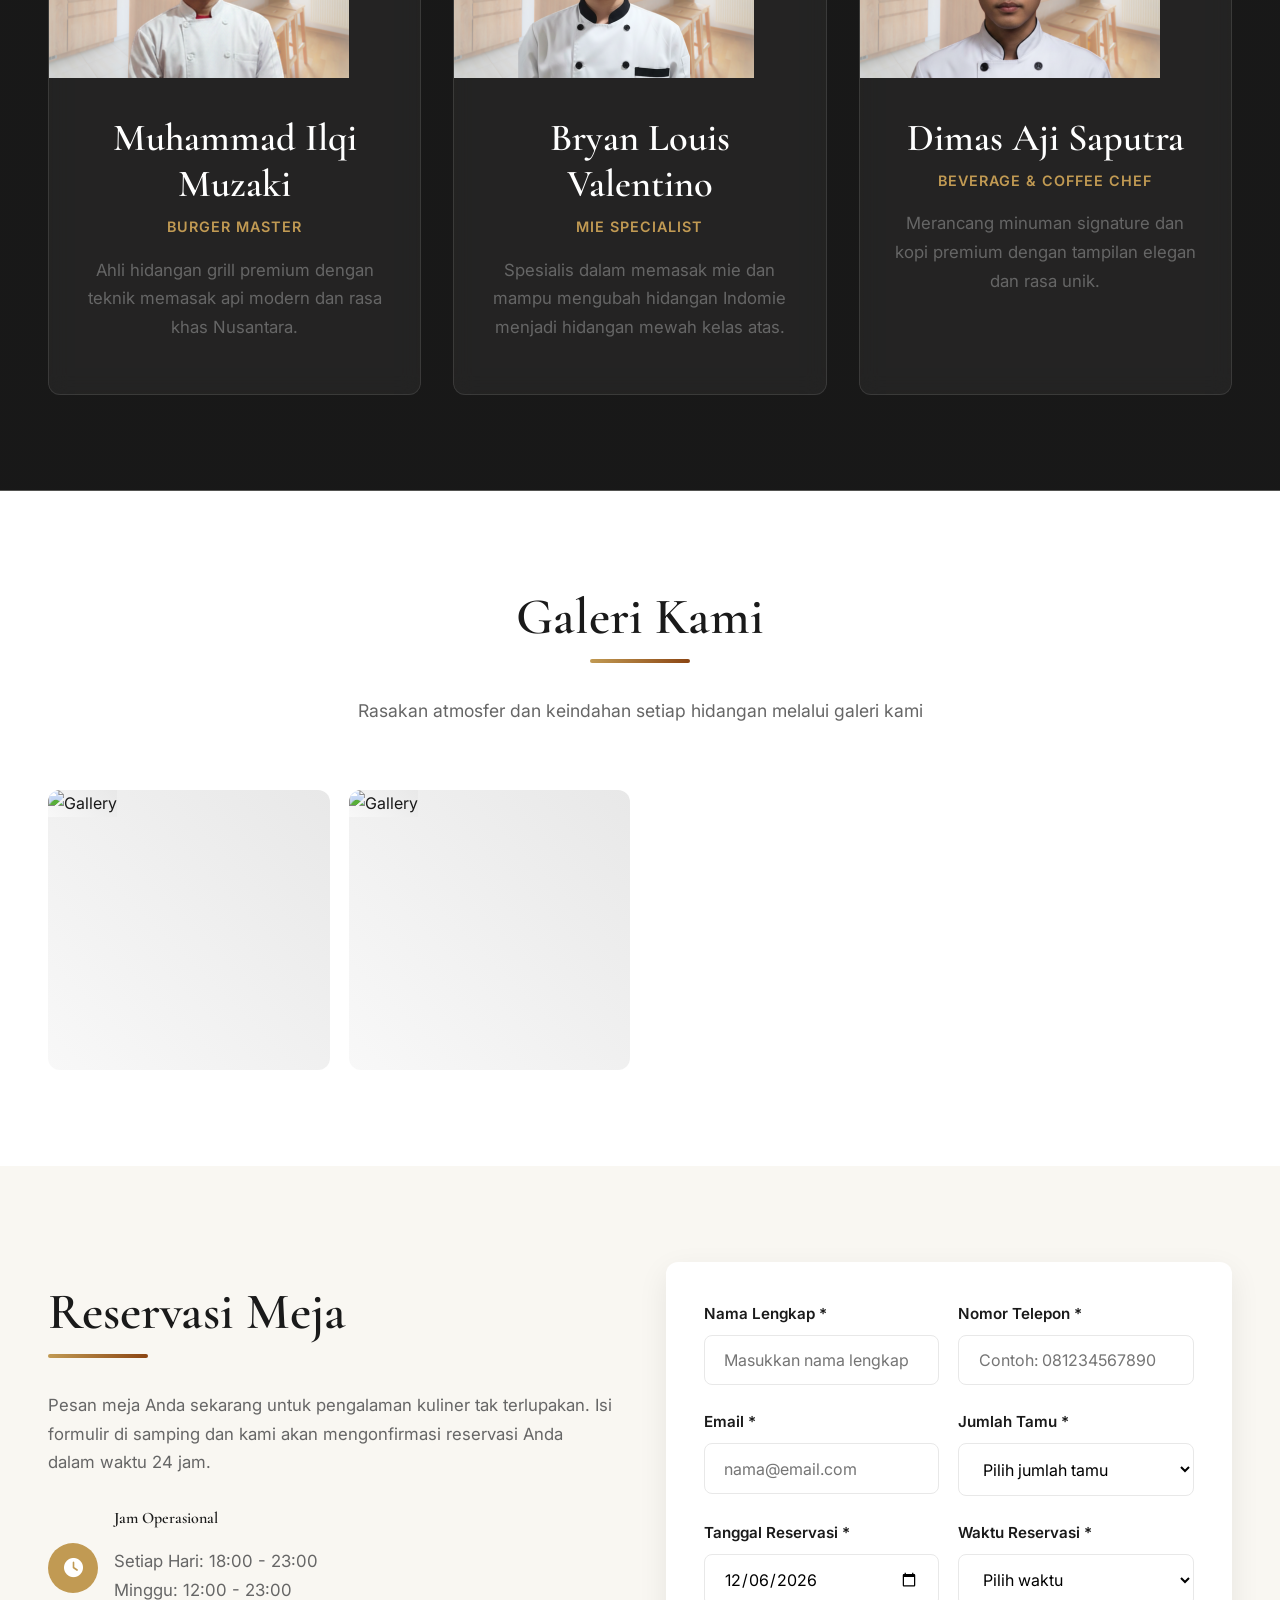
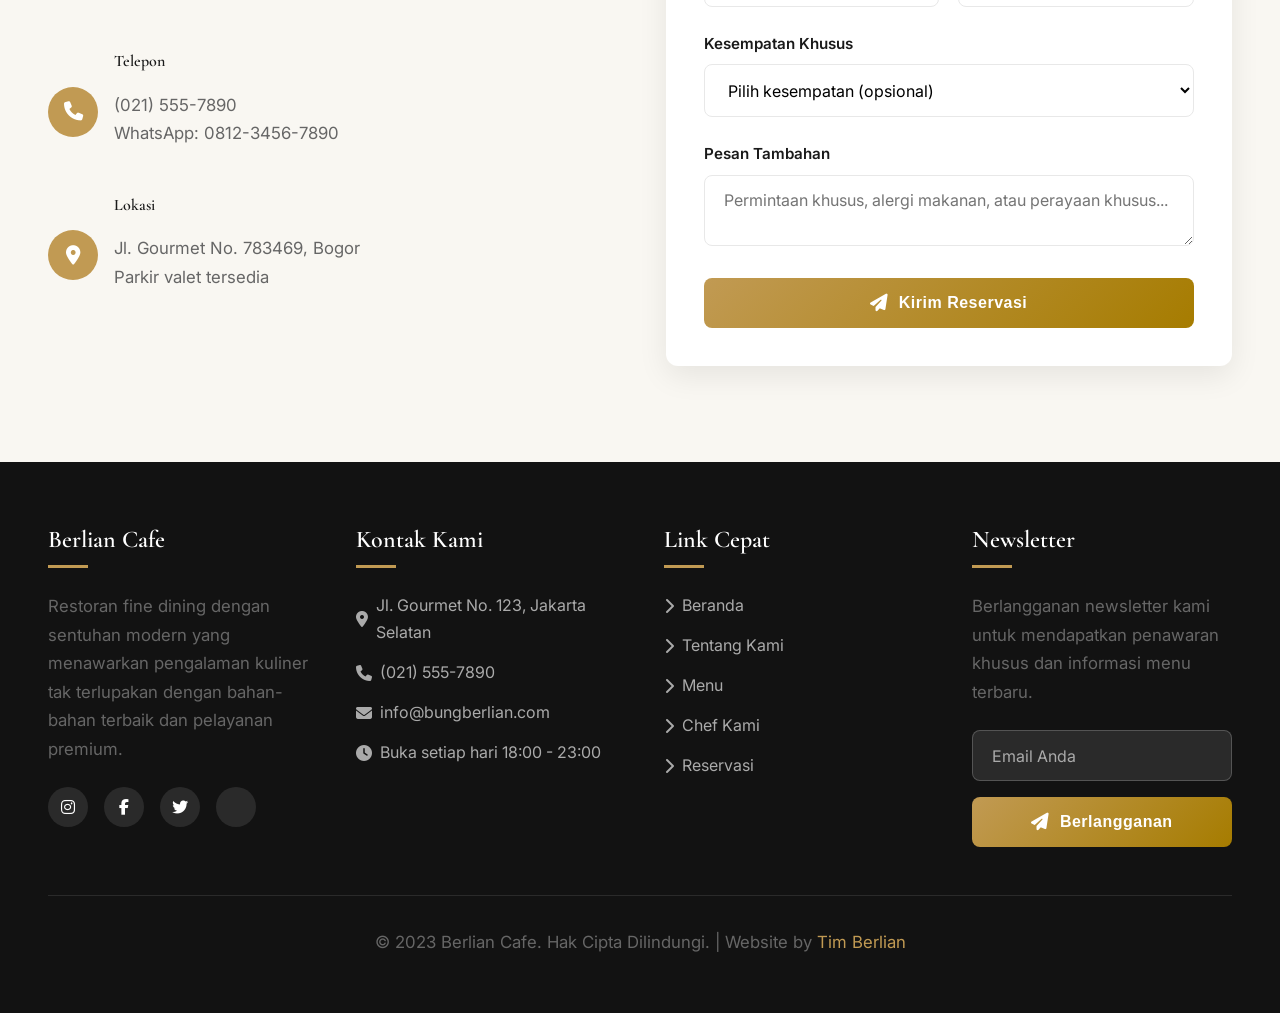
==== commit d9b91c05: "Update index.html" ====
--- a/UTS/index.html
+++ b/UTS/index.html
@@ -217,14 +217,14 @@
             <div class="gallery-grid">
                 <div class="gallery-item fade-in">
                     <img src="" alt="Gallery">
-                    <div class="image-fallback" style="height: 100%; display: flex; align-items: center; justify-content: center;"><div>🍷 Interior Restoran</div></div>
-                    <div class="gallery-overlay"><h4 style="color: white;">Interior Elegan</h4></div>
+                    <div class="gallery-overlay">
+                        <h4 style="color: white;">Judul Galeri</h4>
                     </div>
                 </div>
                 <div class="gallery-item fade-in">
                     <img src="" alt="Gallery">
-                    <div class="image-fallback" style="height: 100%; display: flex; align-items: center; justify-content: center;"><div>🍷 Interior Restoran</div></div>
-                    <div class="gallery-overlay"><h4 style="color: white;">Interior Elegan</h4></div>
+                    <div class="gallery-overlay">
+                        <h4 style="color: white;">Judul Galeri</h4>
                     </div>
                 </div>
             </div>
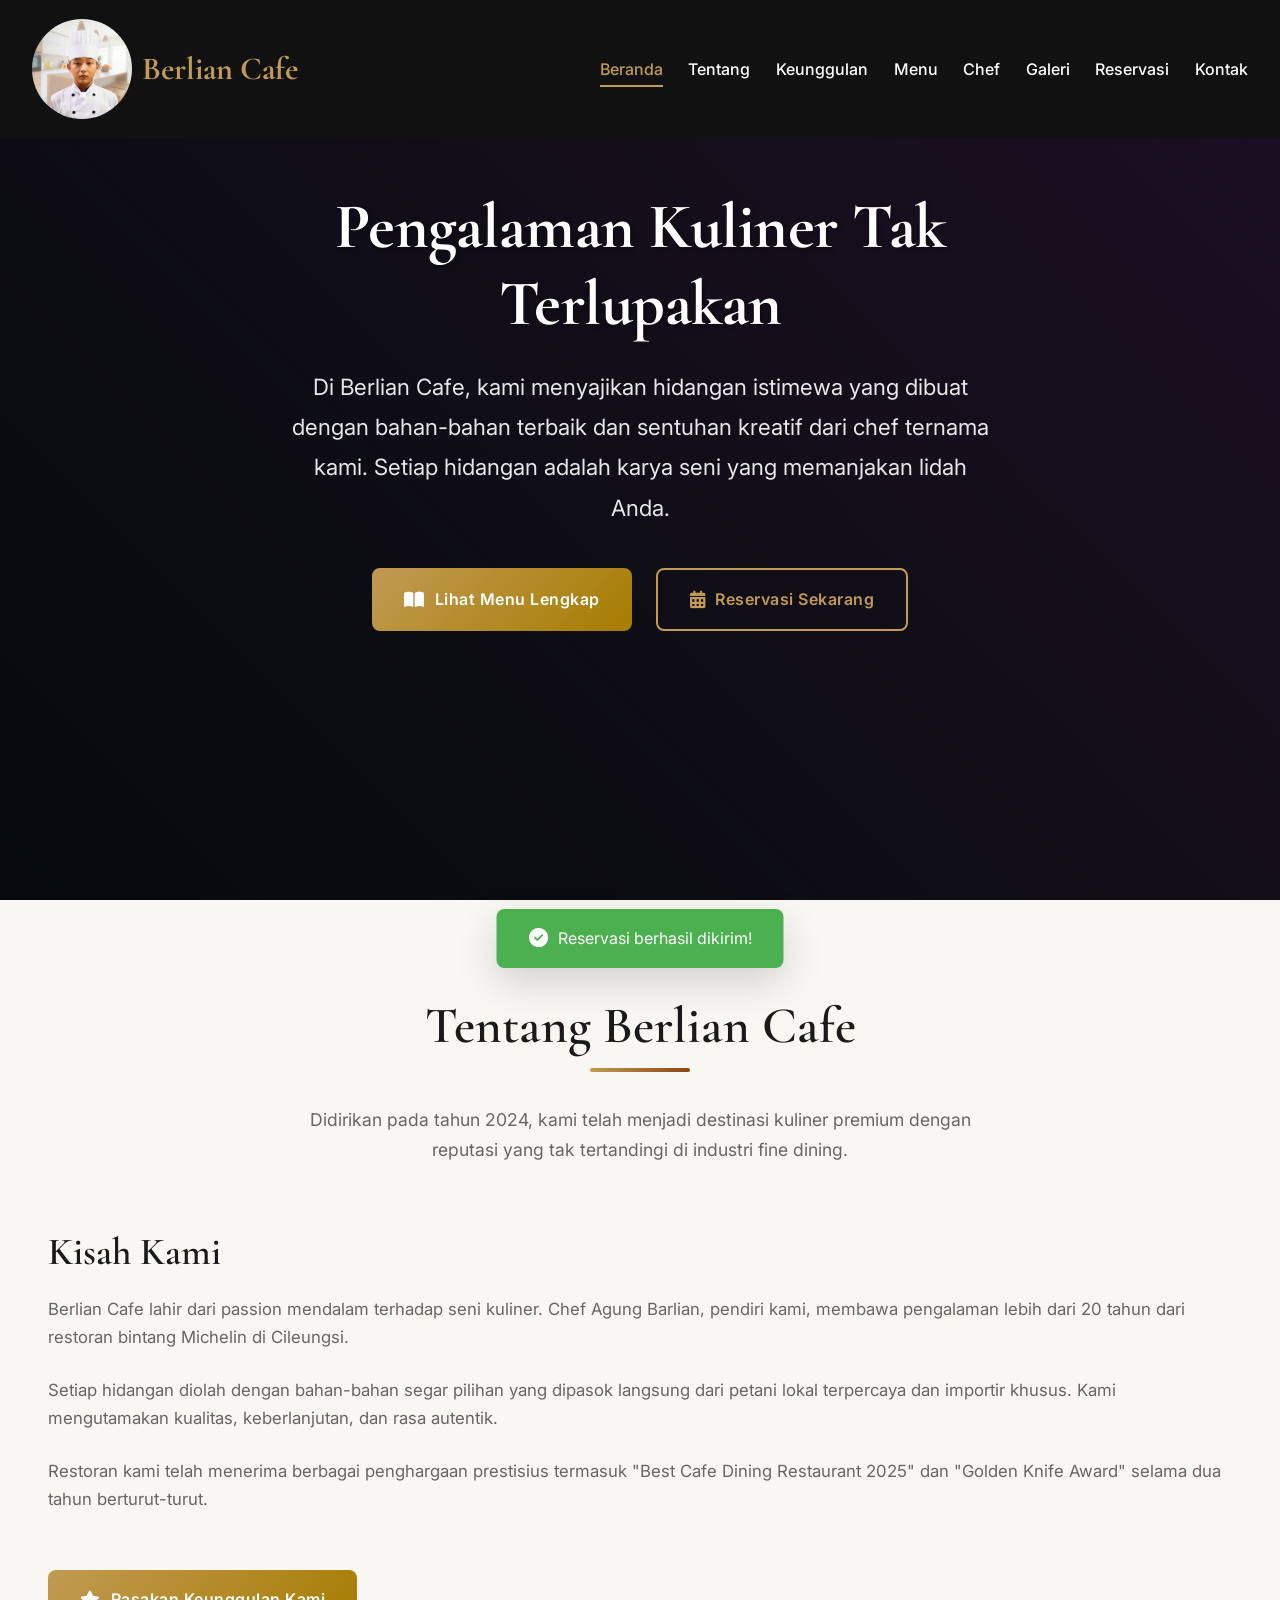
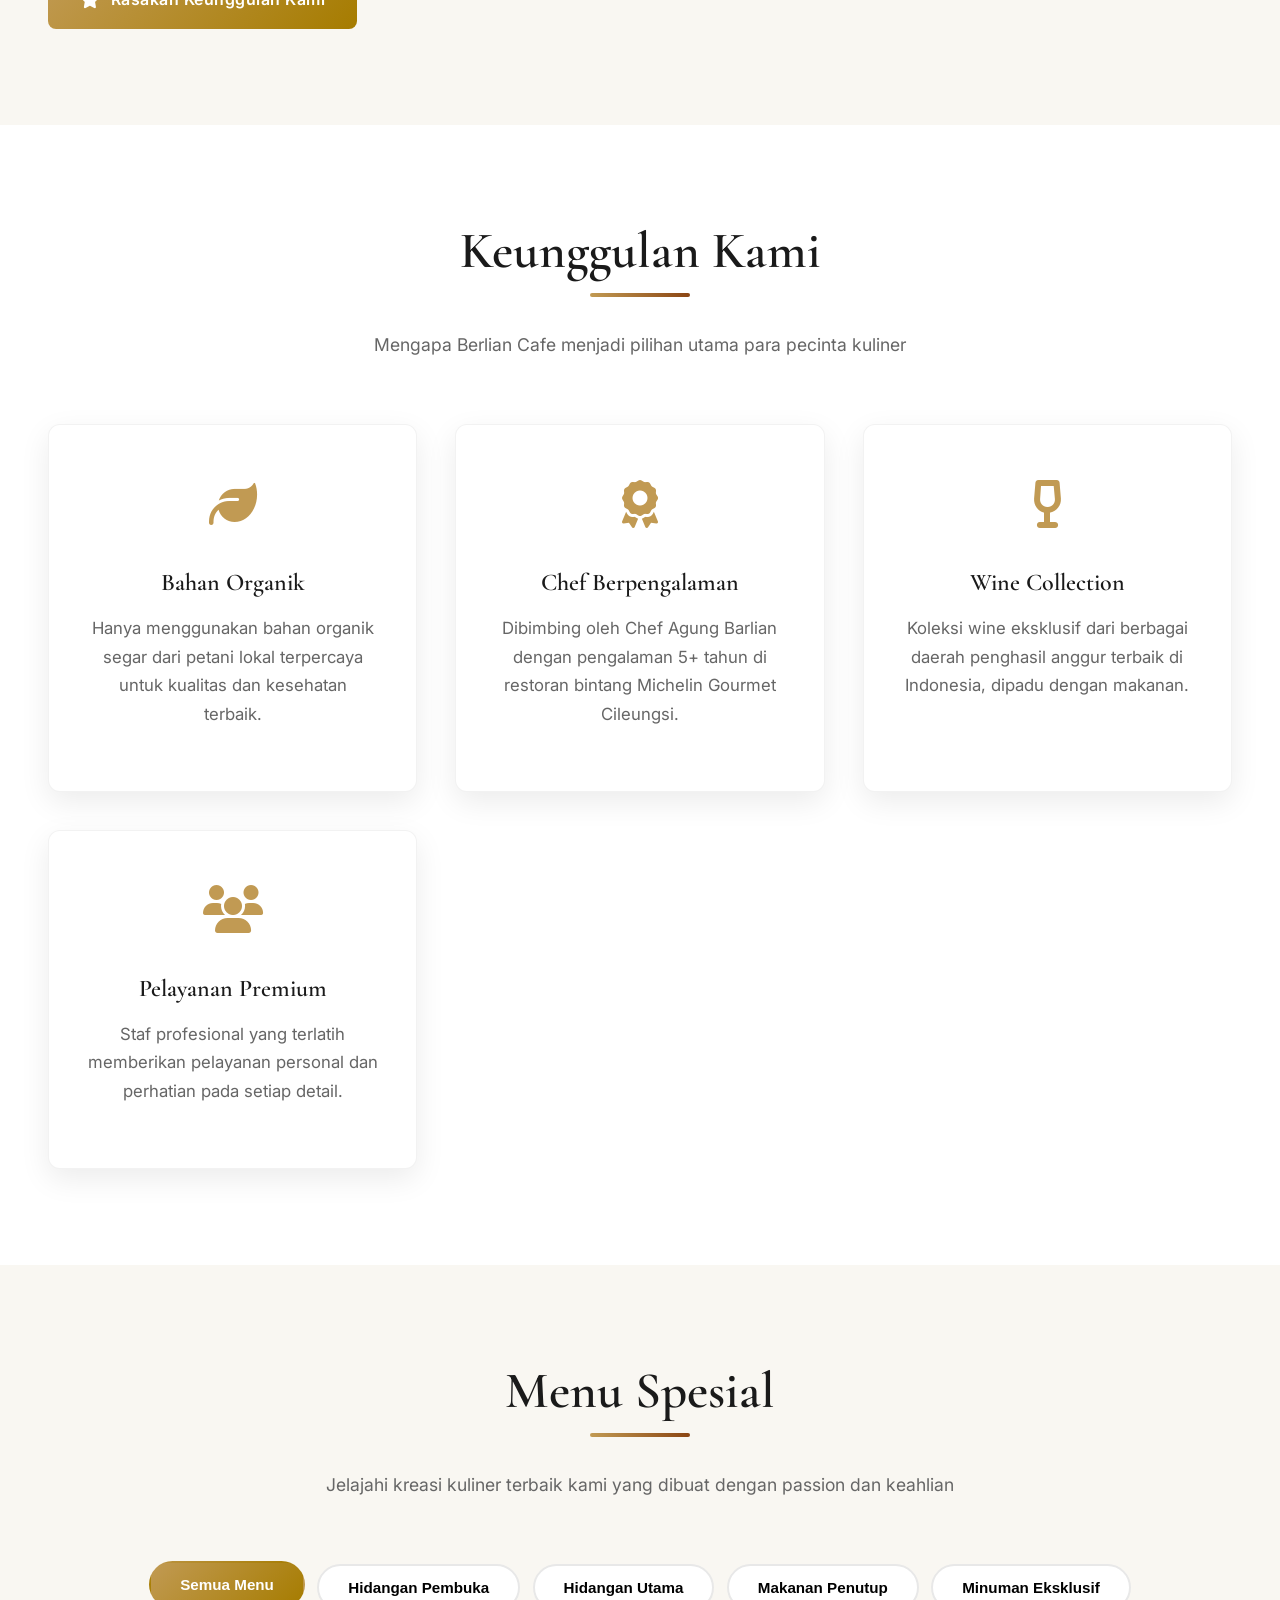
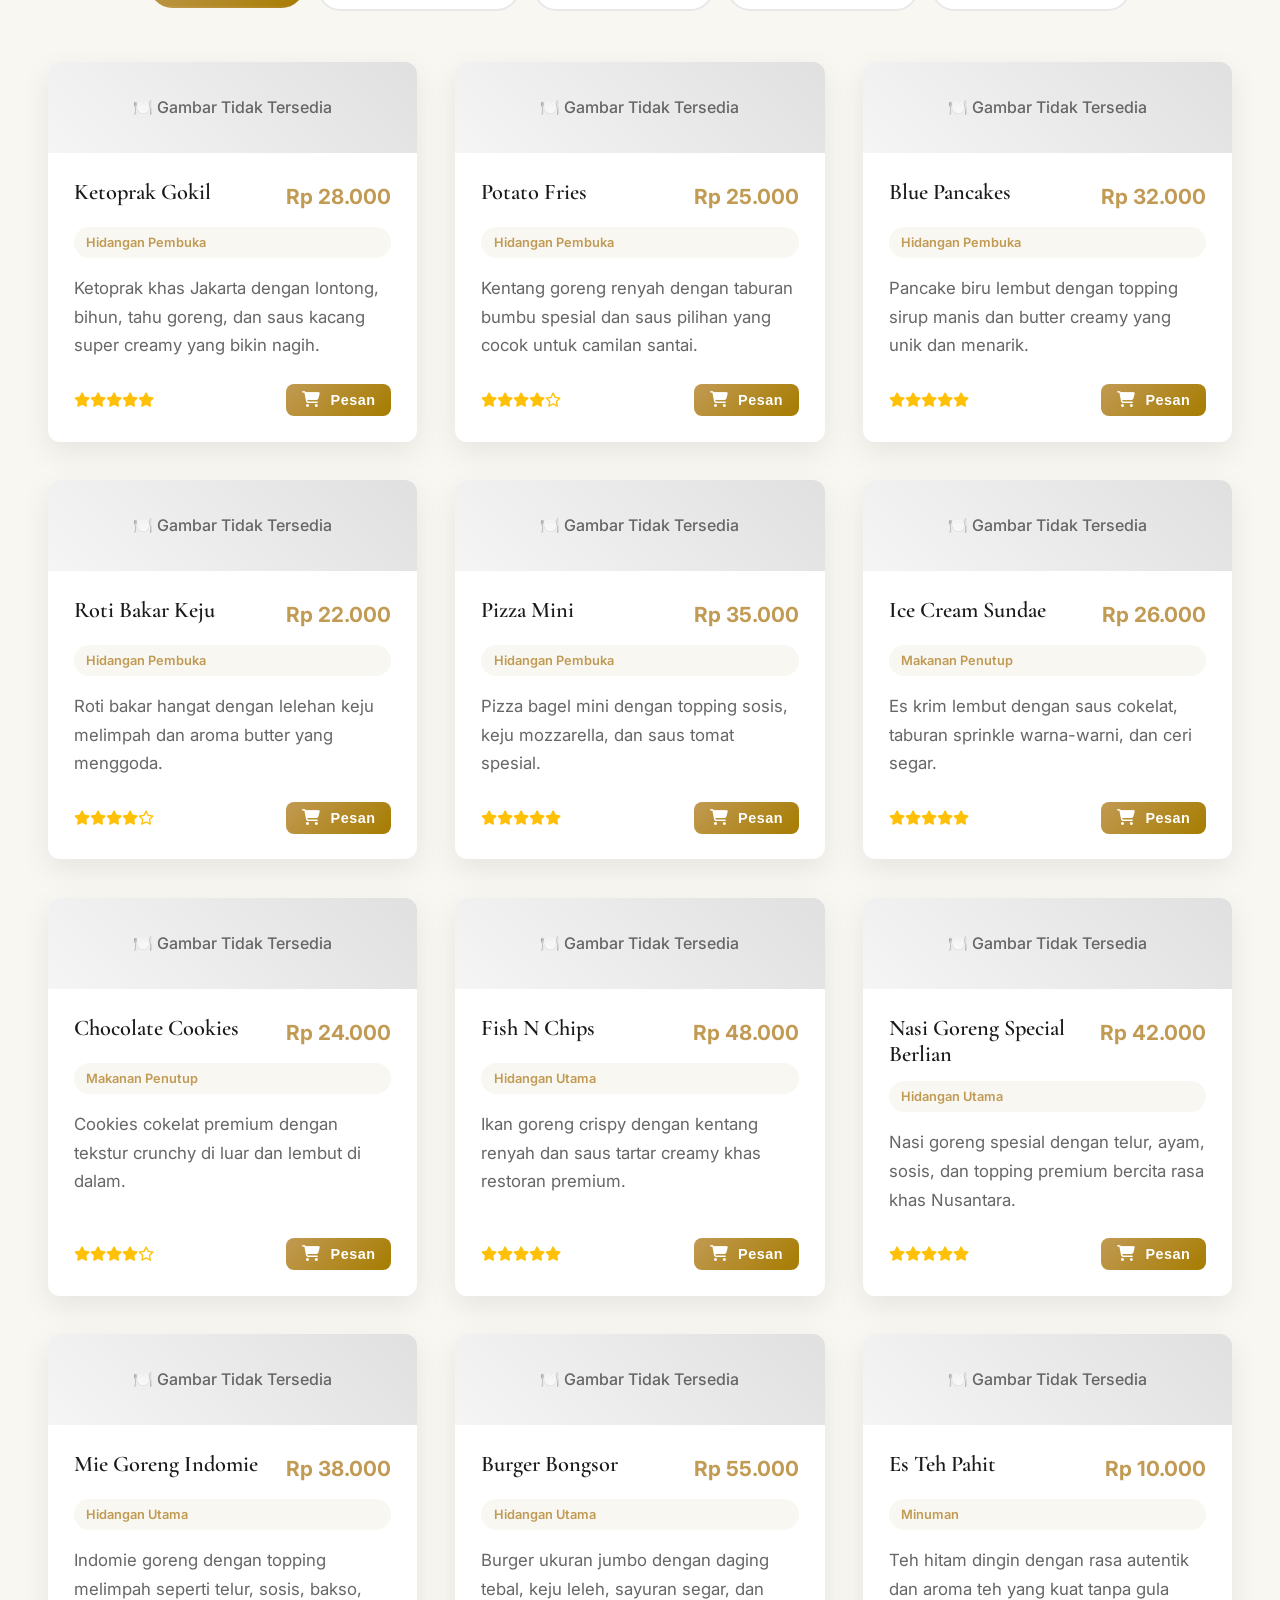
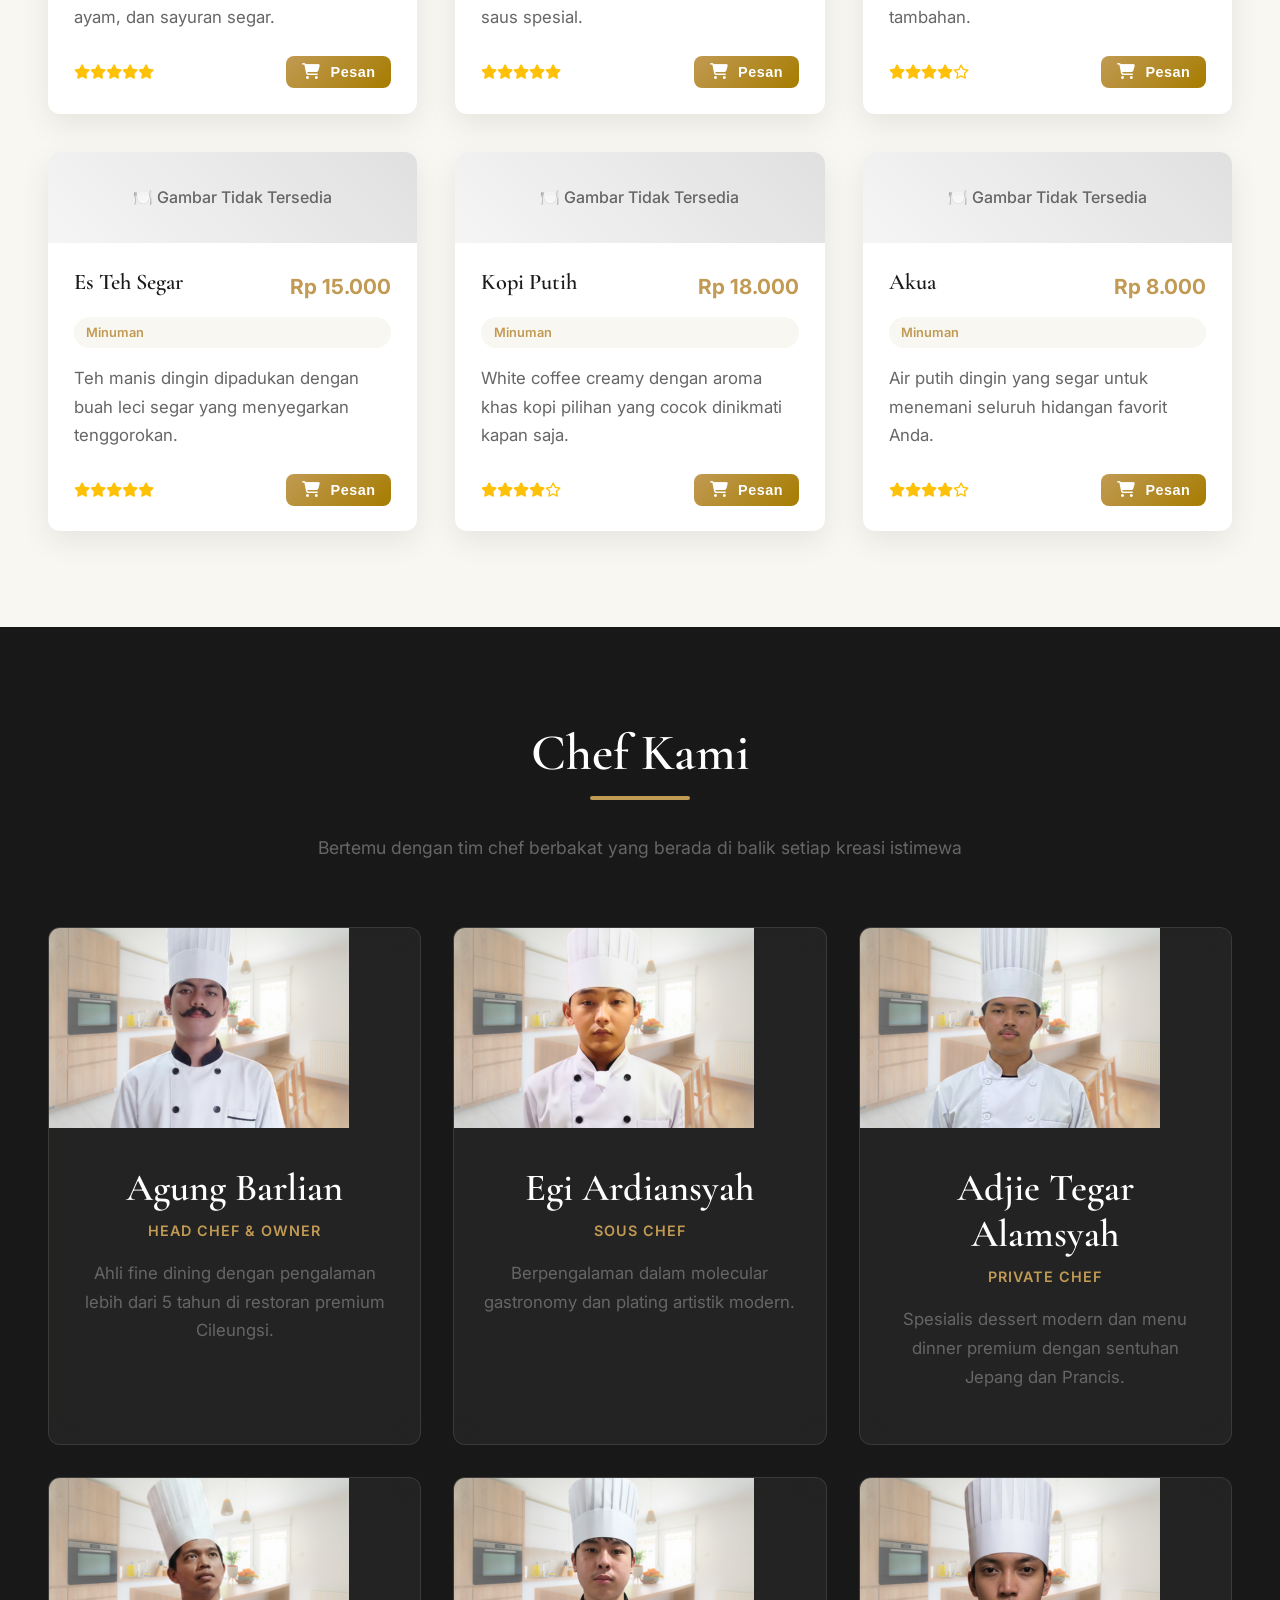
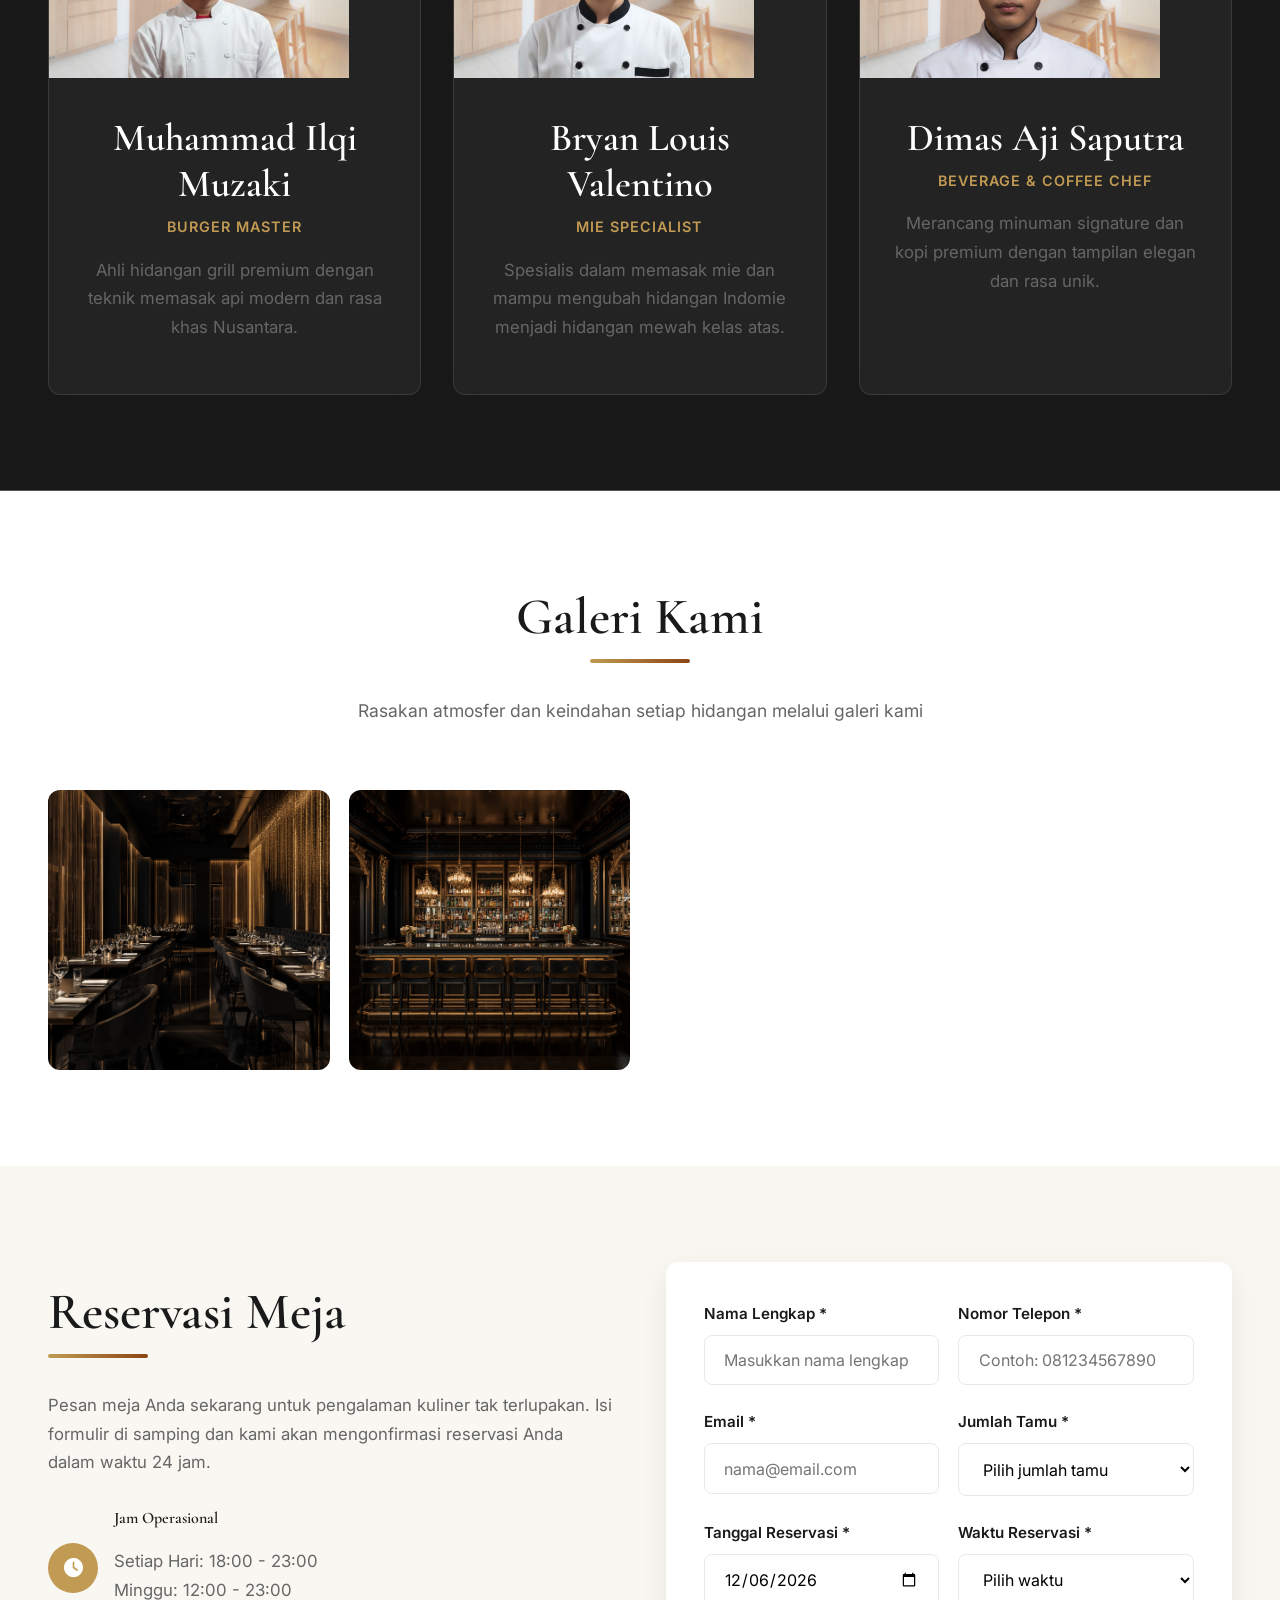
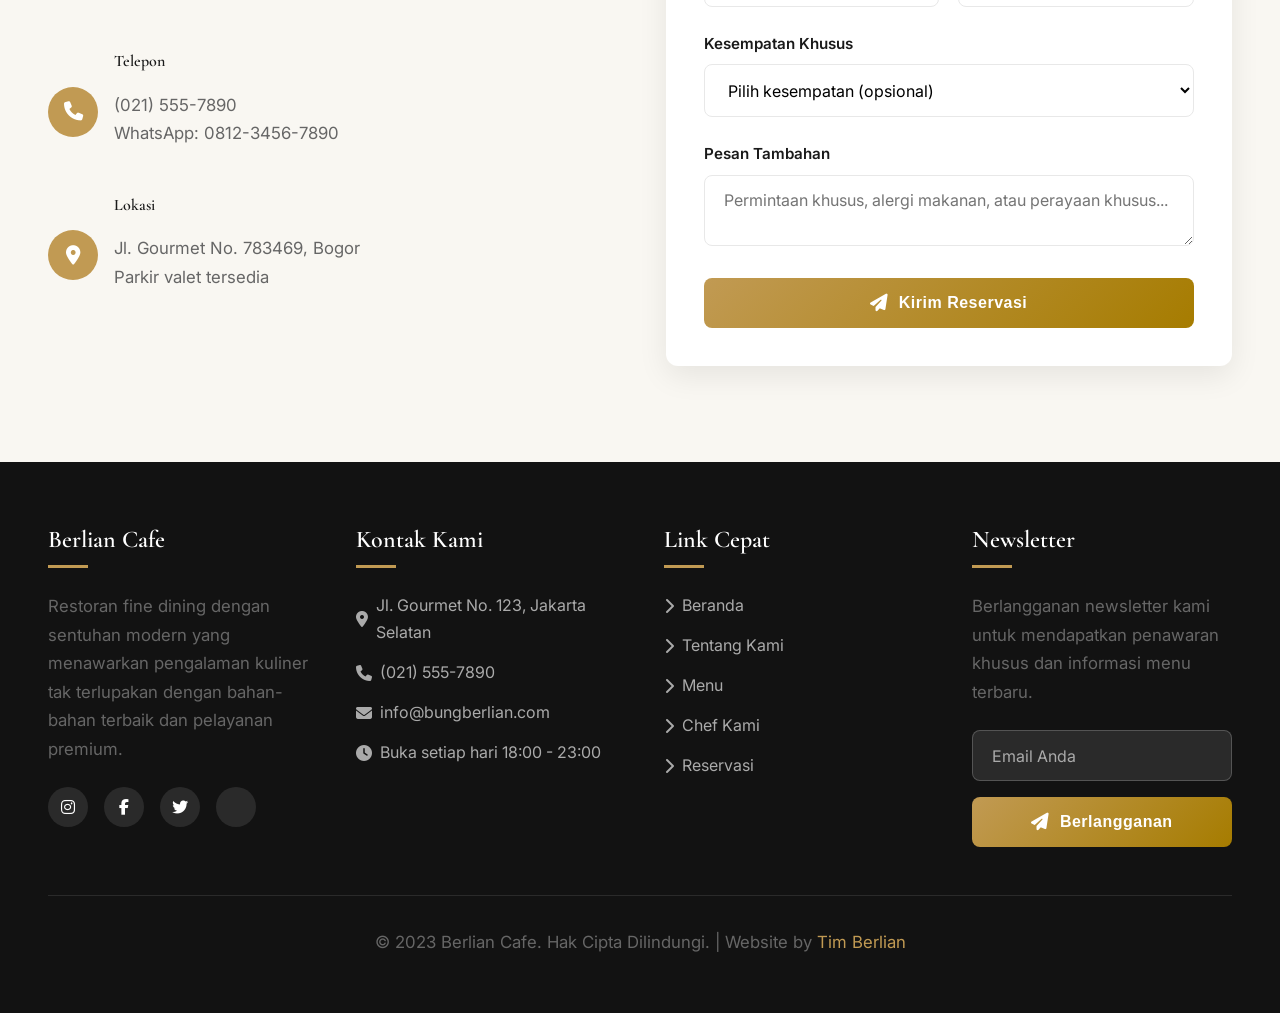
==== commit 95d6d343: "Update index.html" ====
--- a/UTS/index.html
+++ b/UTS/index.html
@@ -216,15 +216,26 @@
             </div>
             <div class="gallery-grid">
                 <div class="gallery-item fade-in">
-                    <img src="" alt="Gallery">
+                    <img src="https://bluefire7860.github.io/pw/gambar/2.png" alt="Gallery">
                     <div class="gallery-overlay">
-                        <h4 style="color: white;">Judul Galeri</h4>
+                        <h4 style="color: white;">Dining Room</h4>
                     </div>
                 </div>
                 <div class="gallery-item fade-in">
-                    <img src="" alt="Gallery">
+                    <img src="https://bluefire7860.github.io/pw/gambar/3.png" alt="Gallery">
                     <div class="gallery-overlay">
-                        <h4 style="color: white;">Judul Galeri</h4>
+                        <h4 style="color: white;">Berlian Bar Station</h4>
+                    </div>
+                <div class="gallery-item fade-in">
+                    <img src="https://bluefire7860.github.io/pw/gambar/4.png" alt="Gallery">
+                    <div class="gallery-overlay">
+                        <h4 style="color: white;">VIP Room Exclusive</h4>
+                    </div>
+                </div>
+                <div class="gallery-item fade-in">
+                    <img src="https://bluefire7860.github.io/pw/gambar/5.png" alt="Gallery">
+                    <div class="gallery-overlay">
+                        <h4 style="color: white;">Our Very High Quality Wine</h4>
                     </div>
                 </div>
             </div>
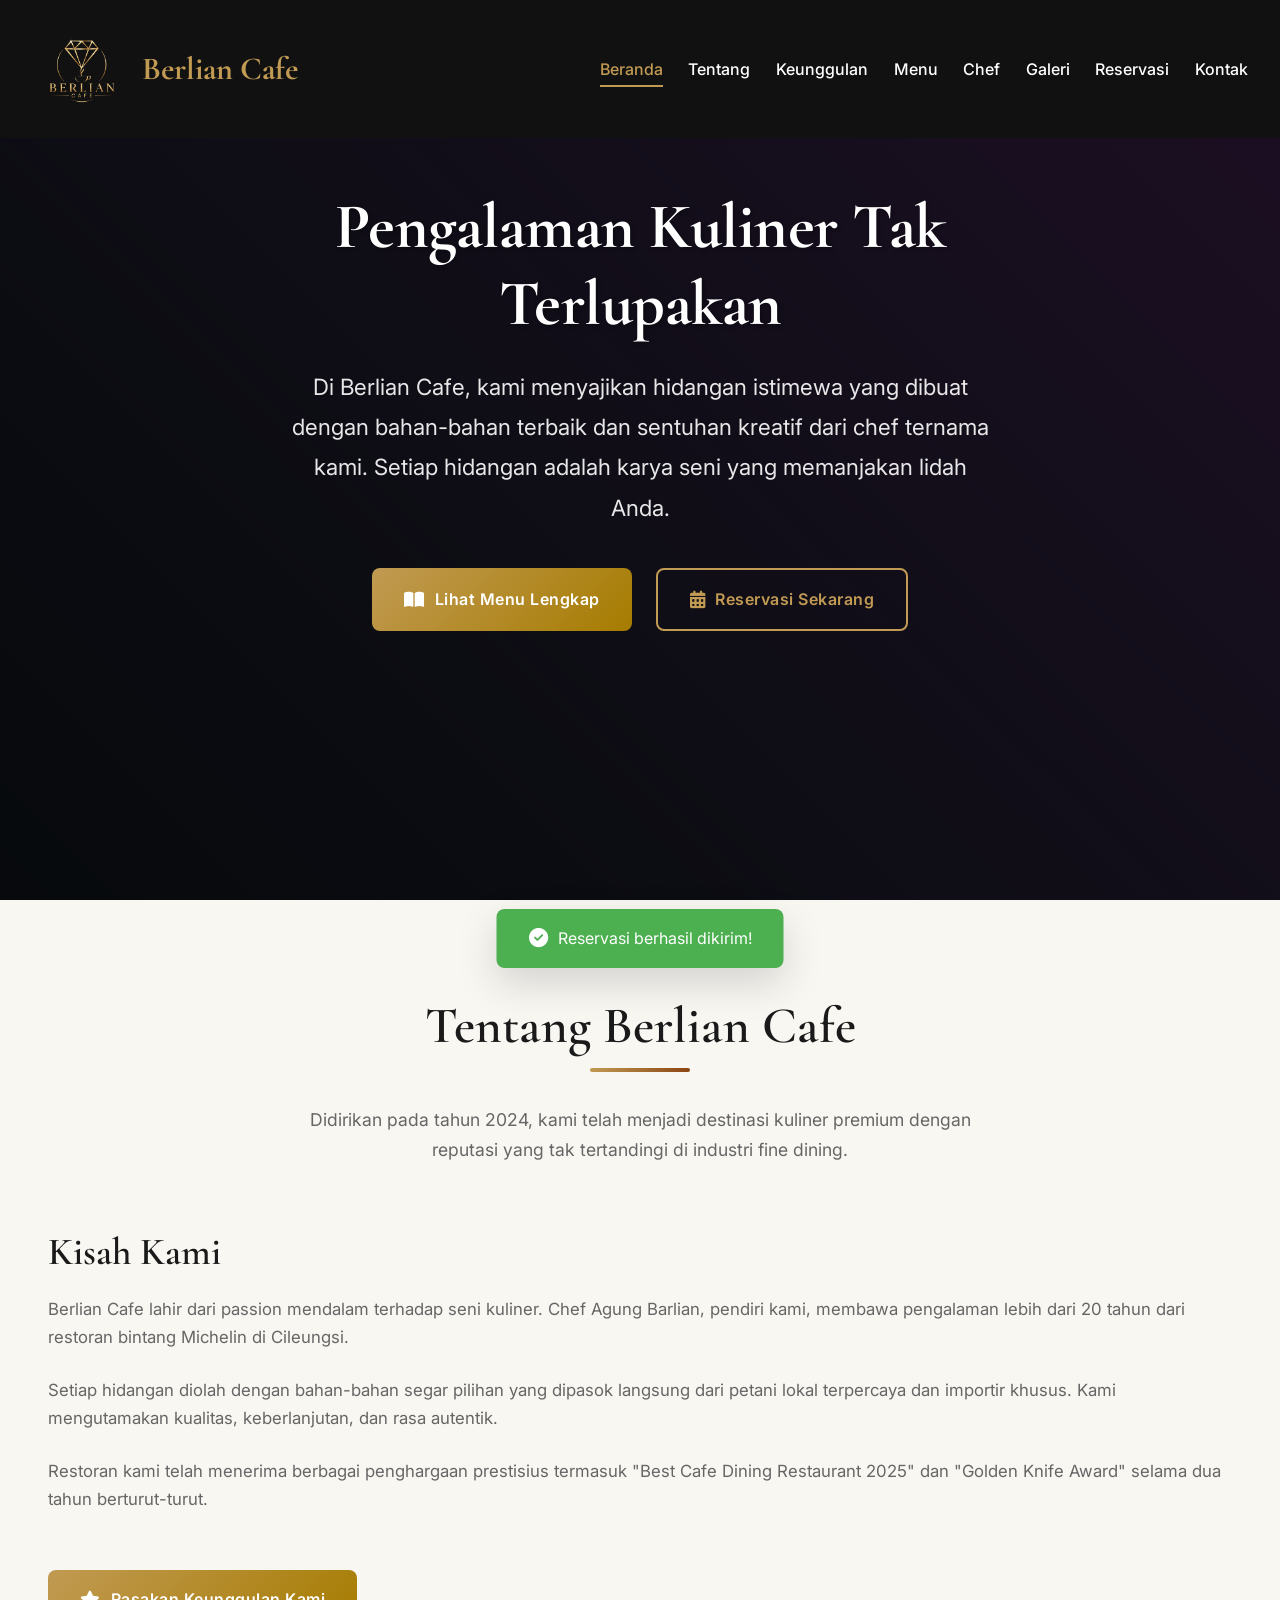
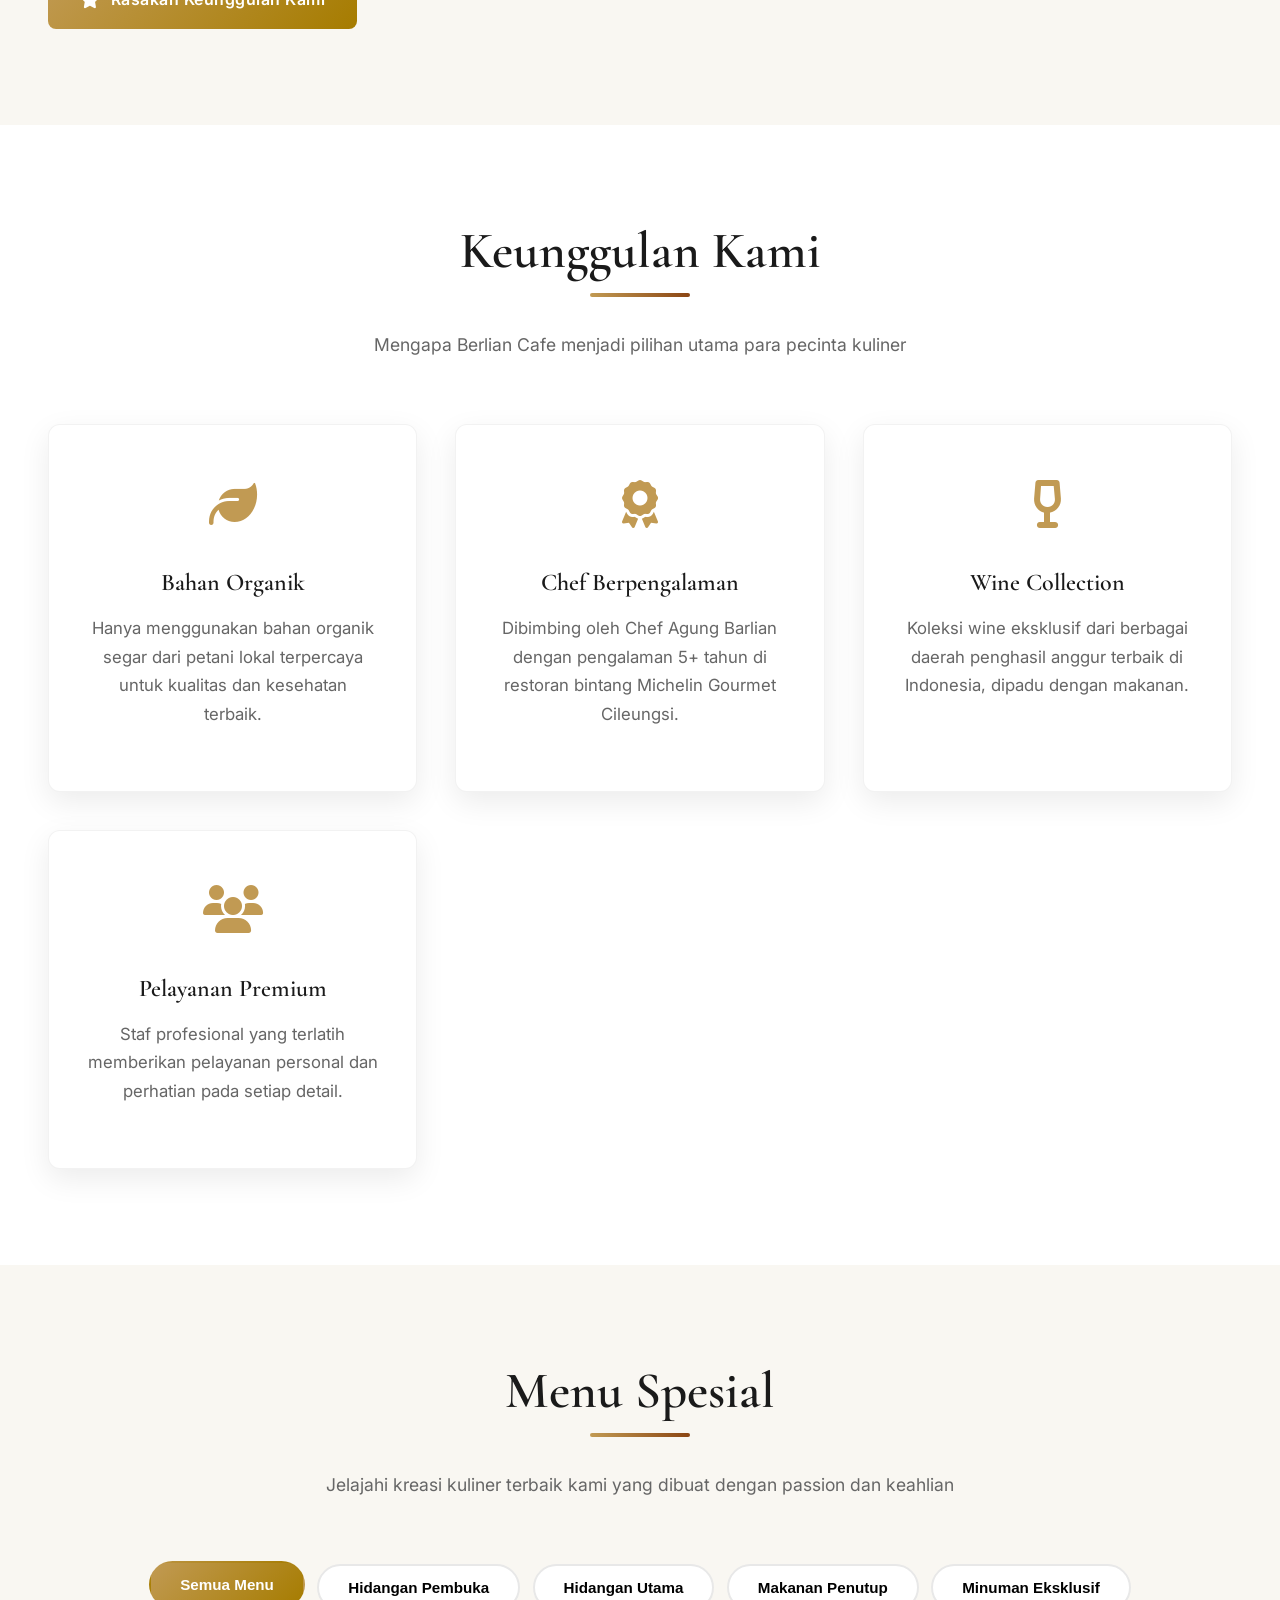
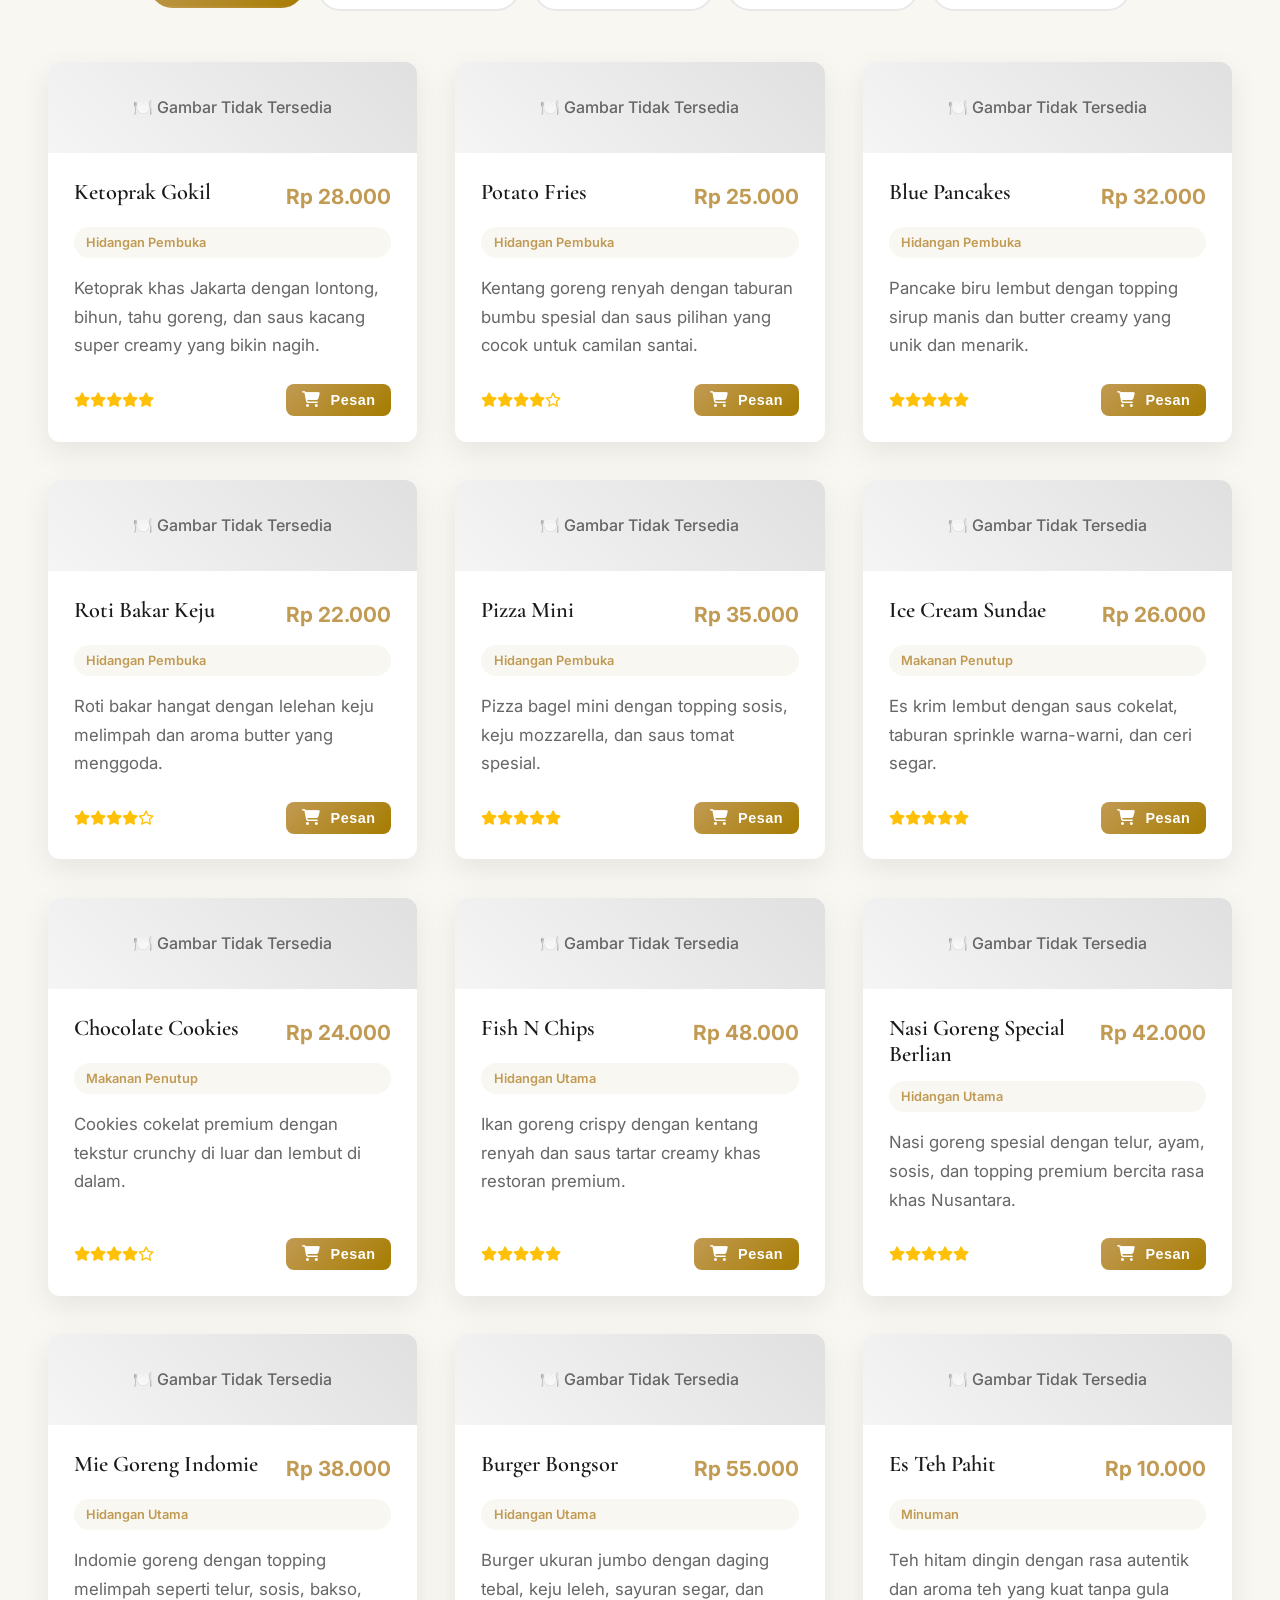
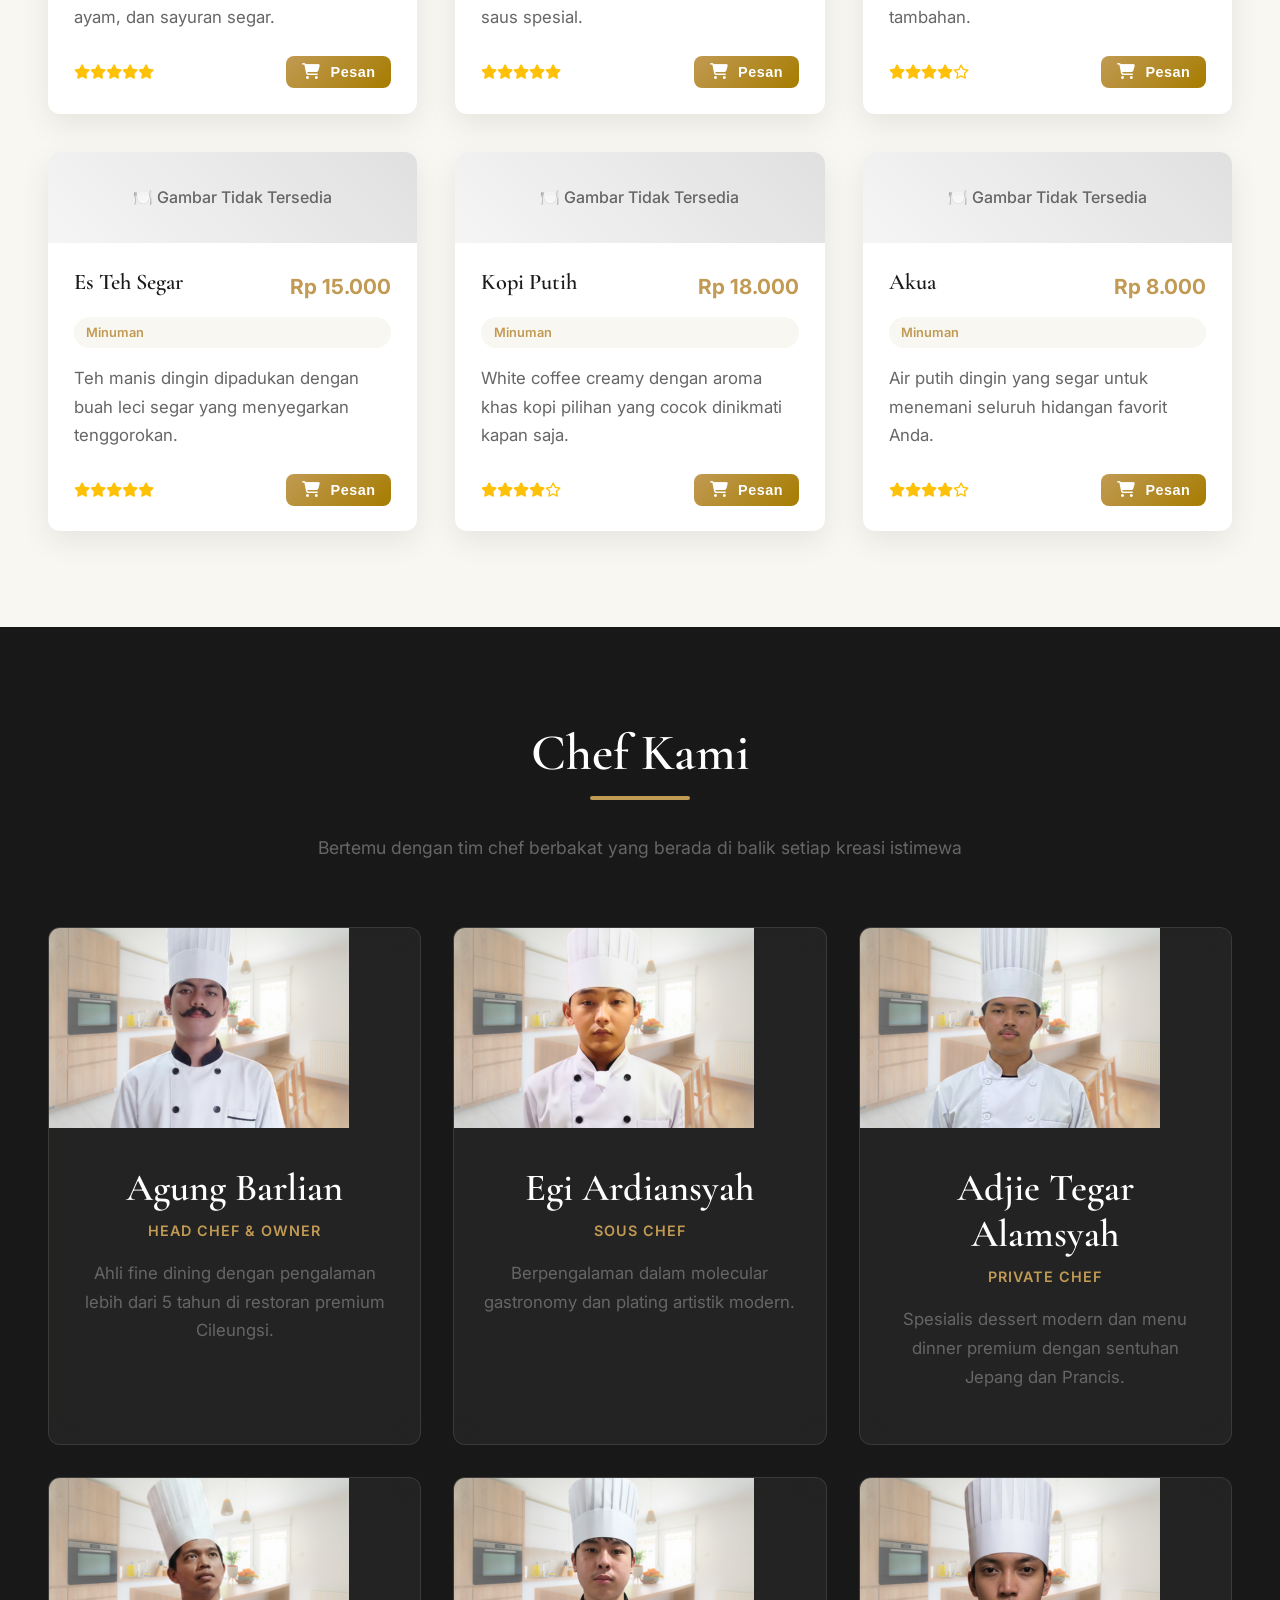
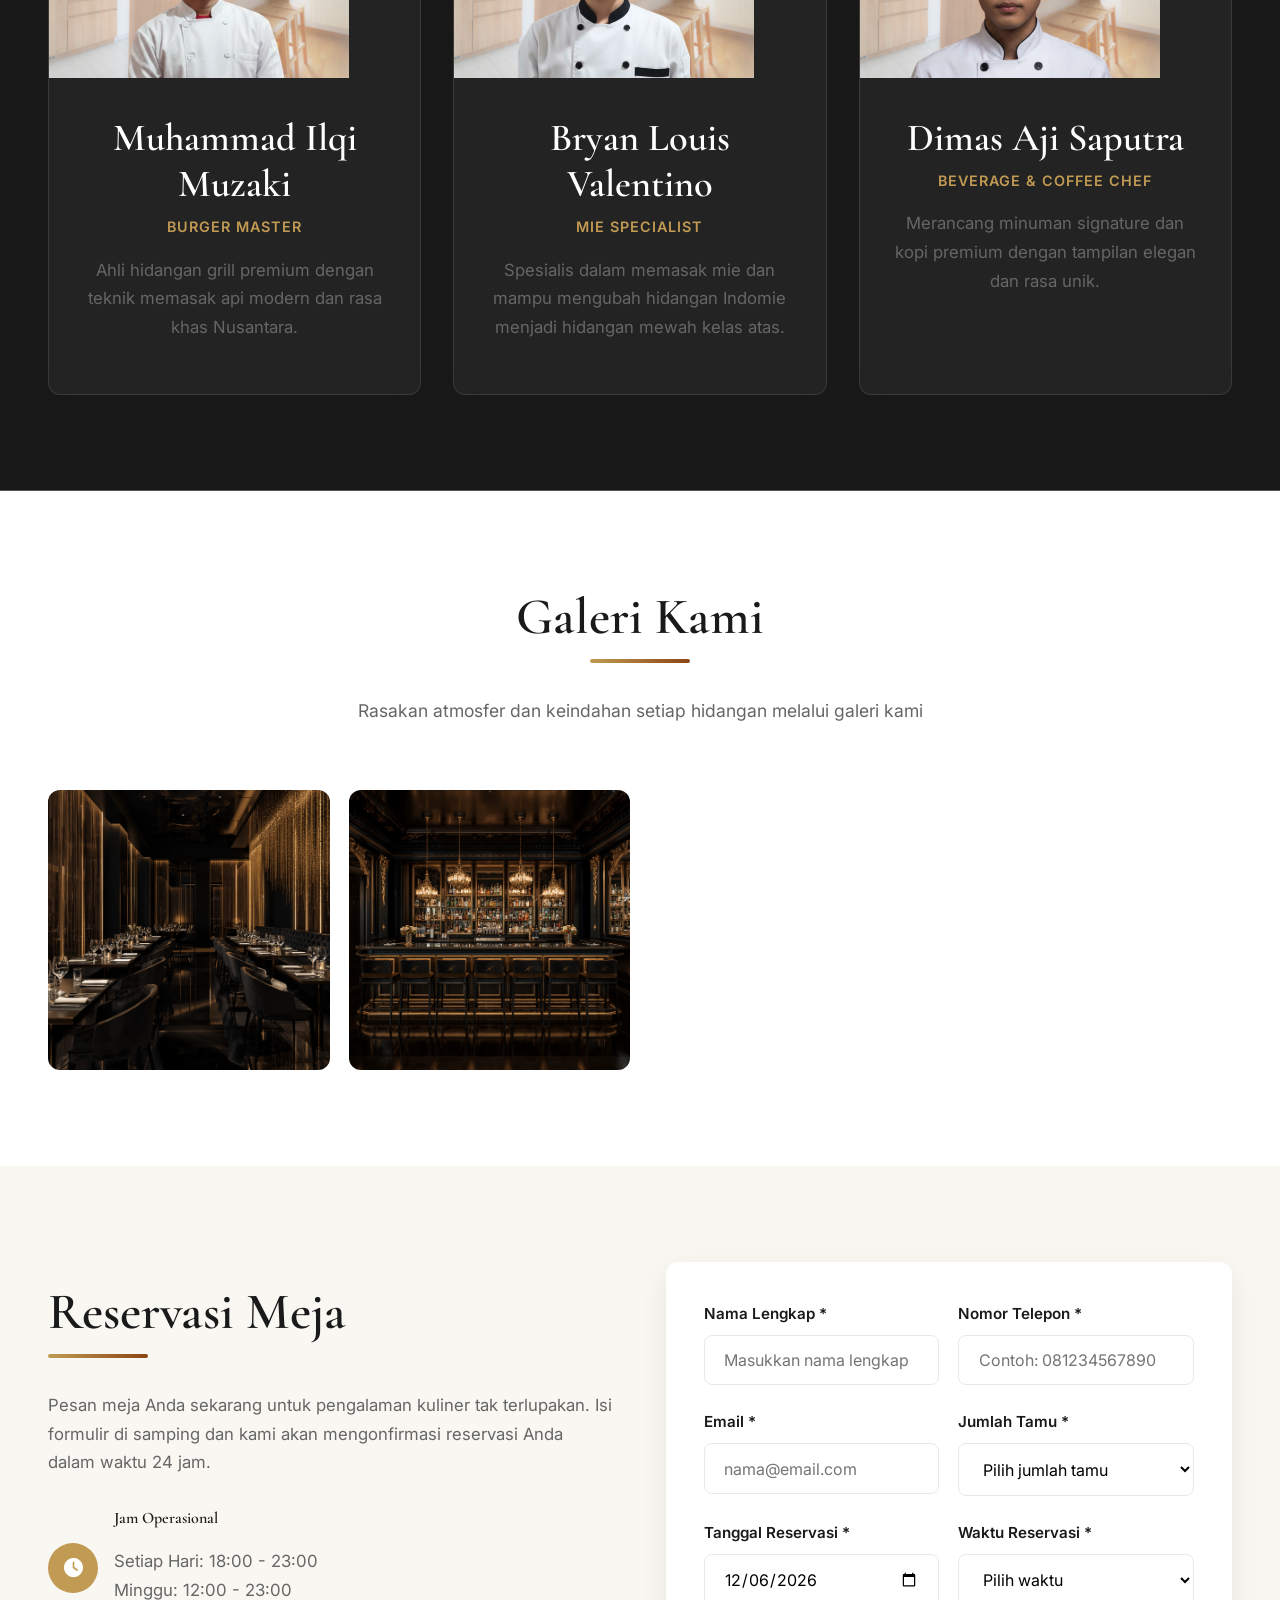
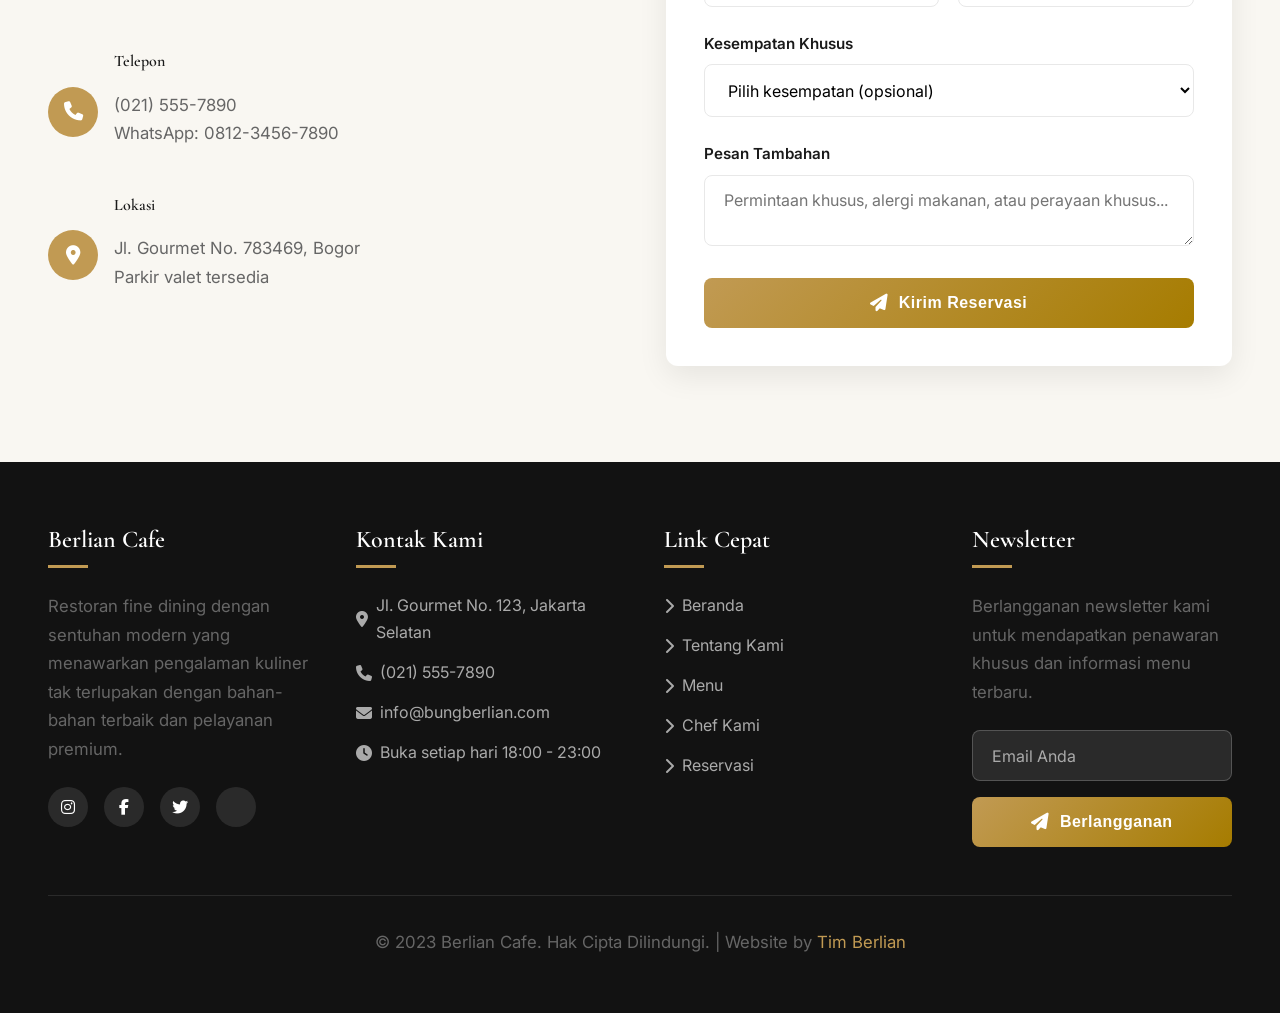
==== commit 028dd7fc: "Update index.html" ====
--- a/UTS/index.html
+++ b/UTS/index.html
@@ -9,7 +9,7 @@
     <link rel="stylesheet" href="style.css">
 </head>
 <body>
-    <!--- Header & Navigation --->
+    <!-- Header & Navigation -->
     <header id="header">
         <div class="container nav-container">
             <a href="#home" class="logo">
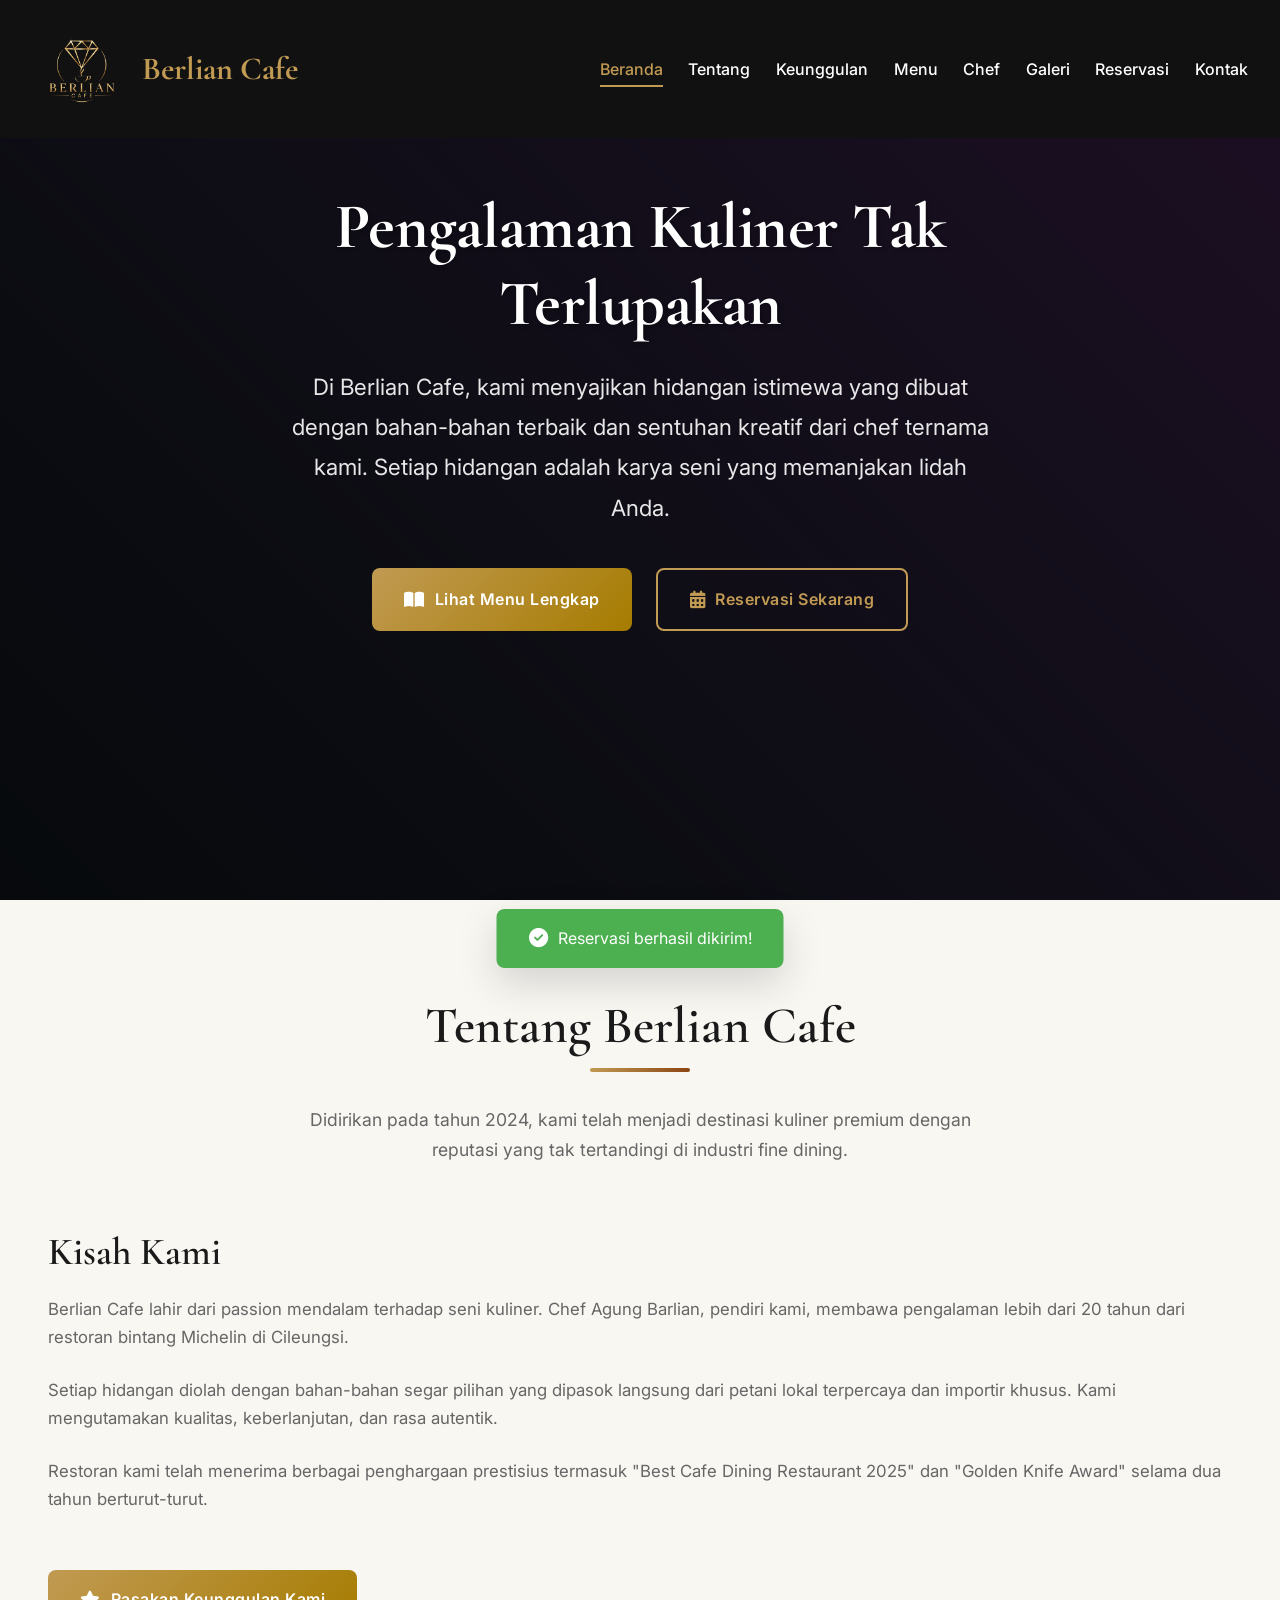
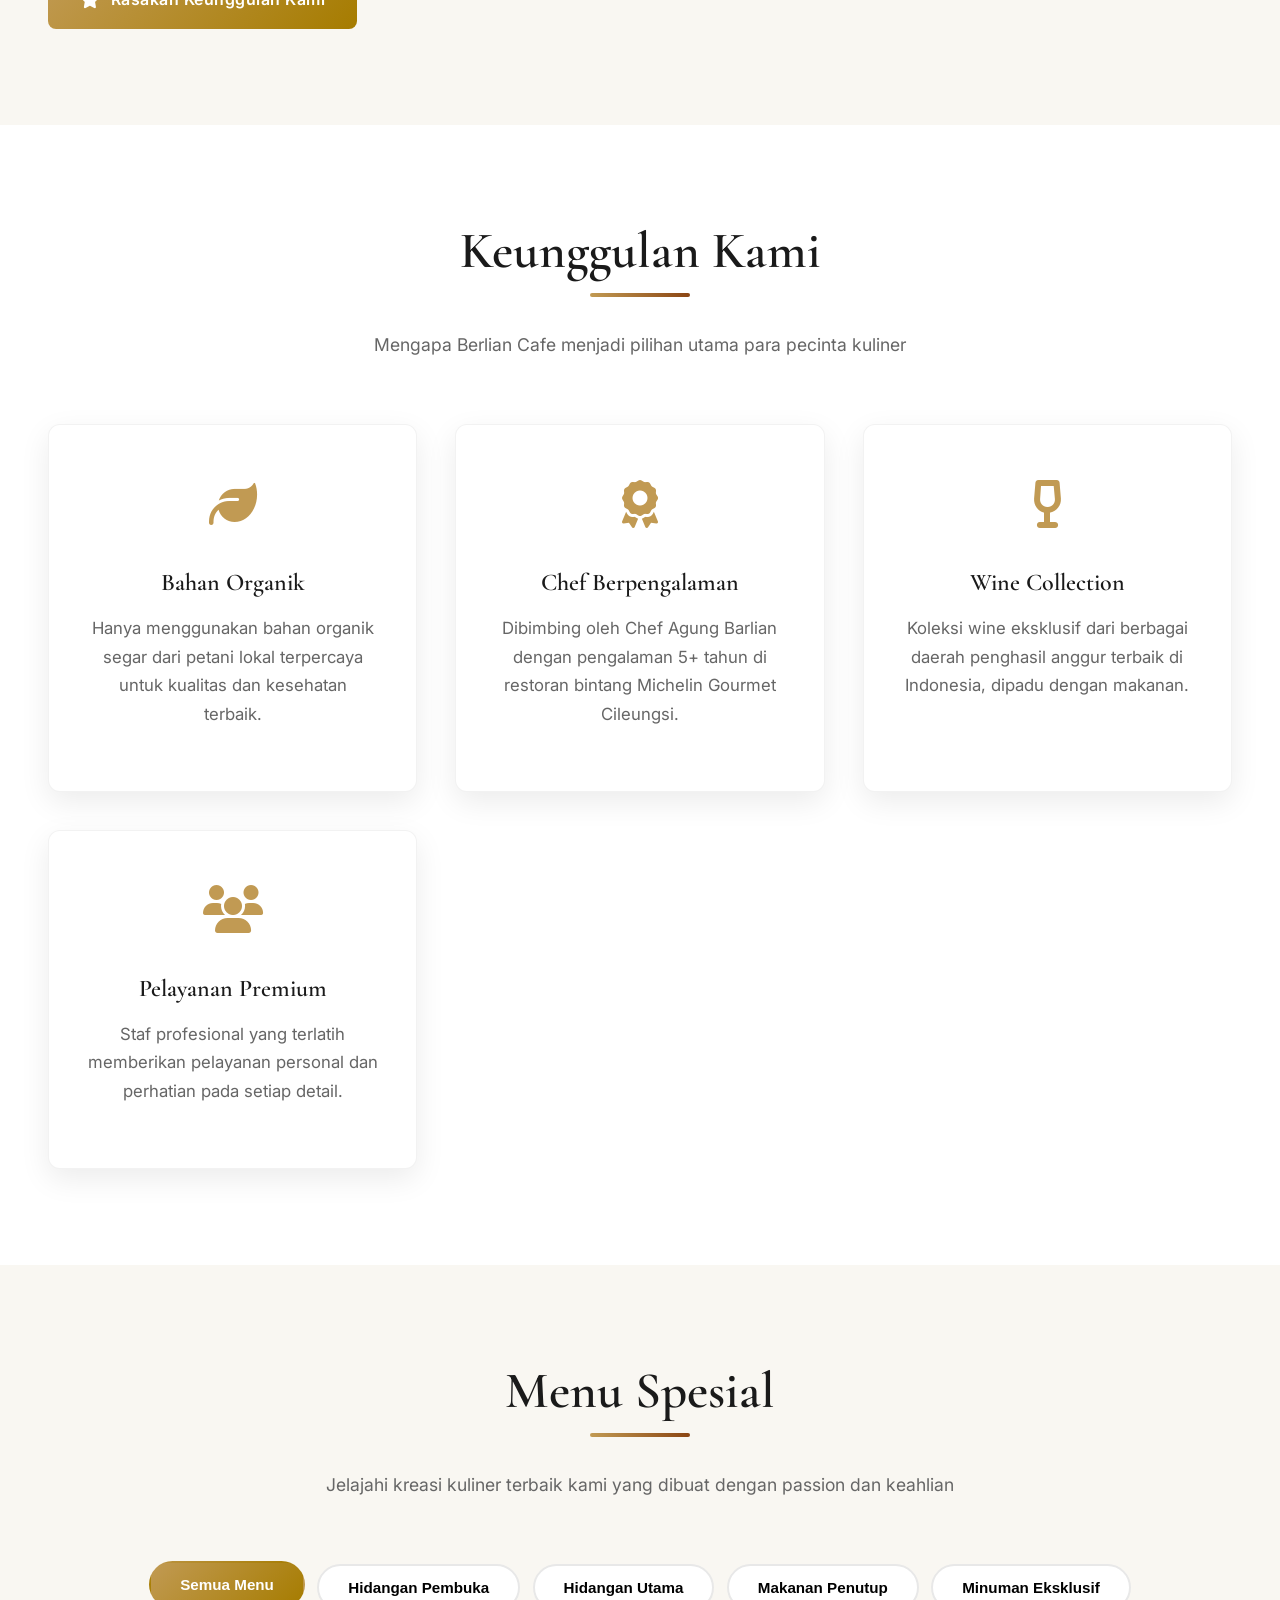
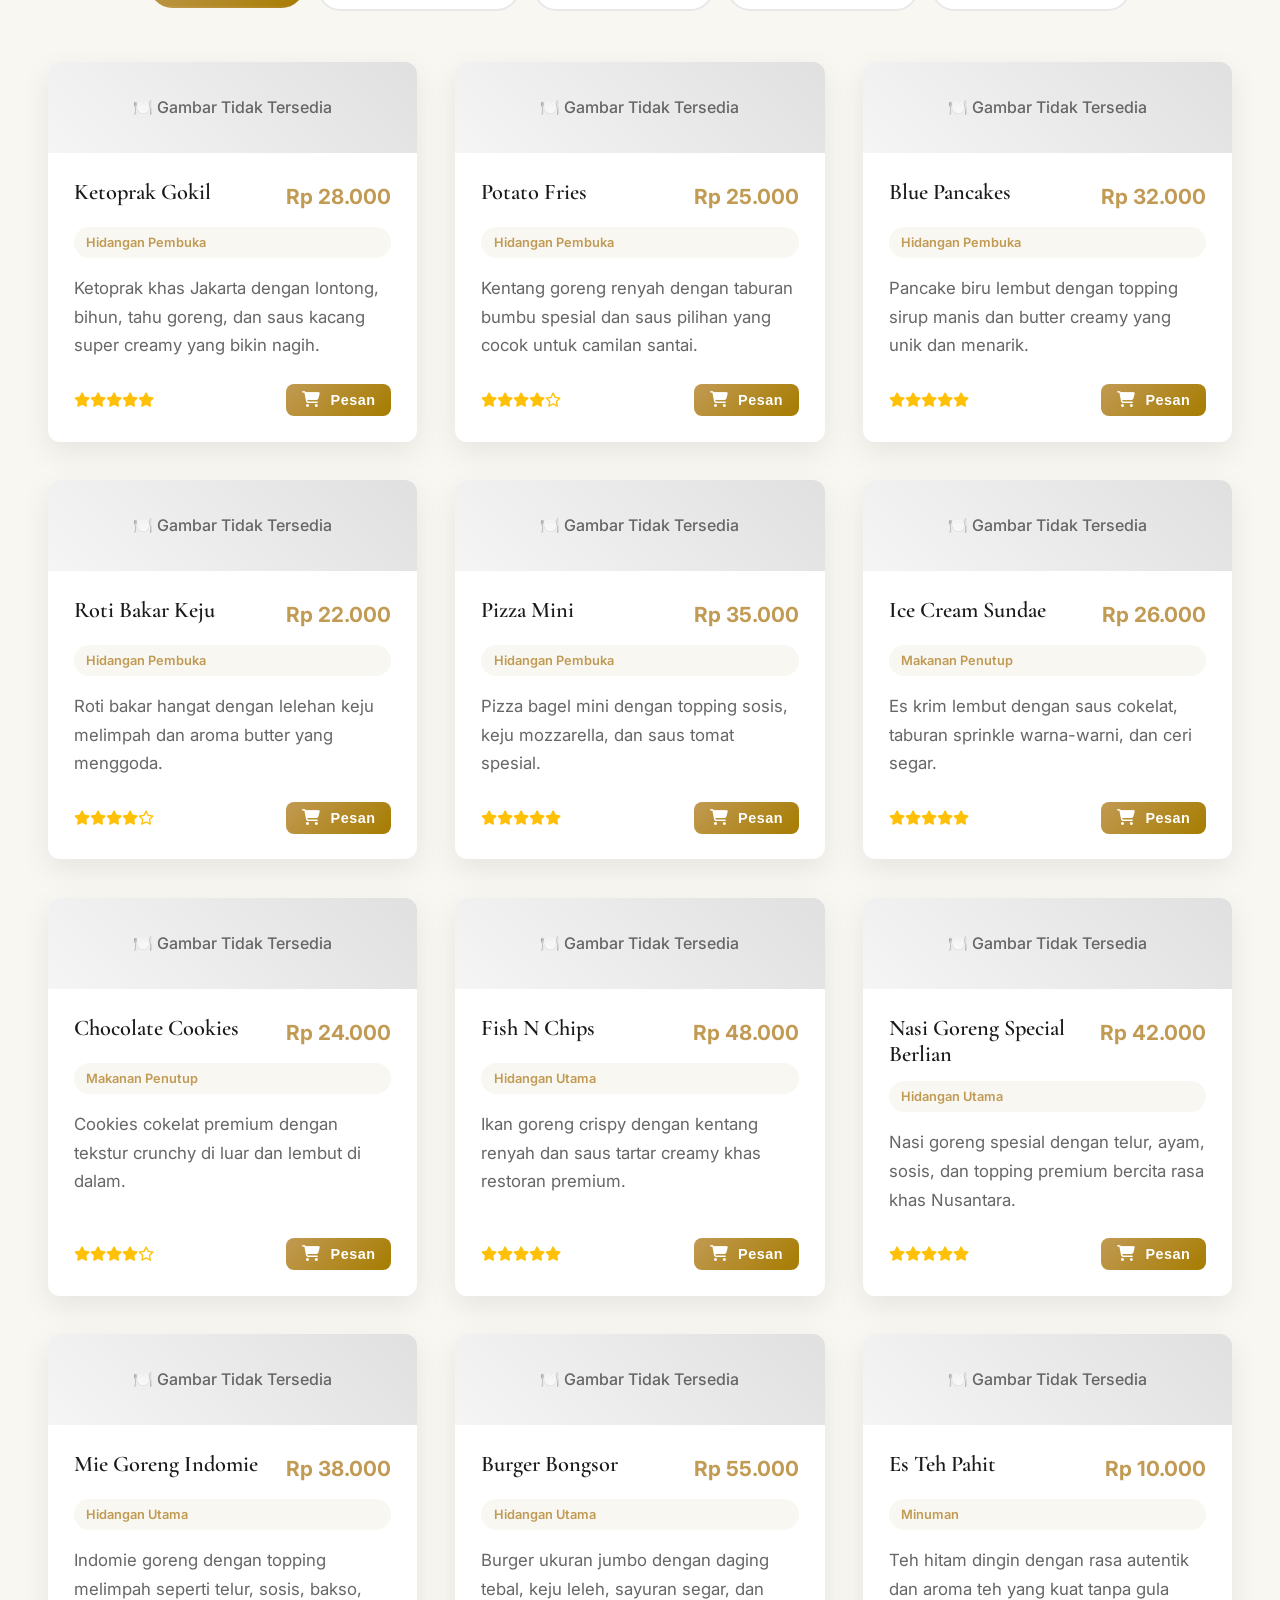
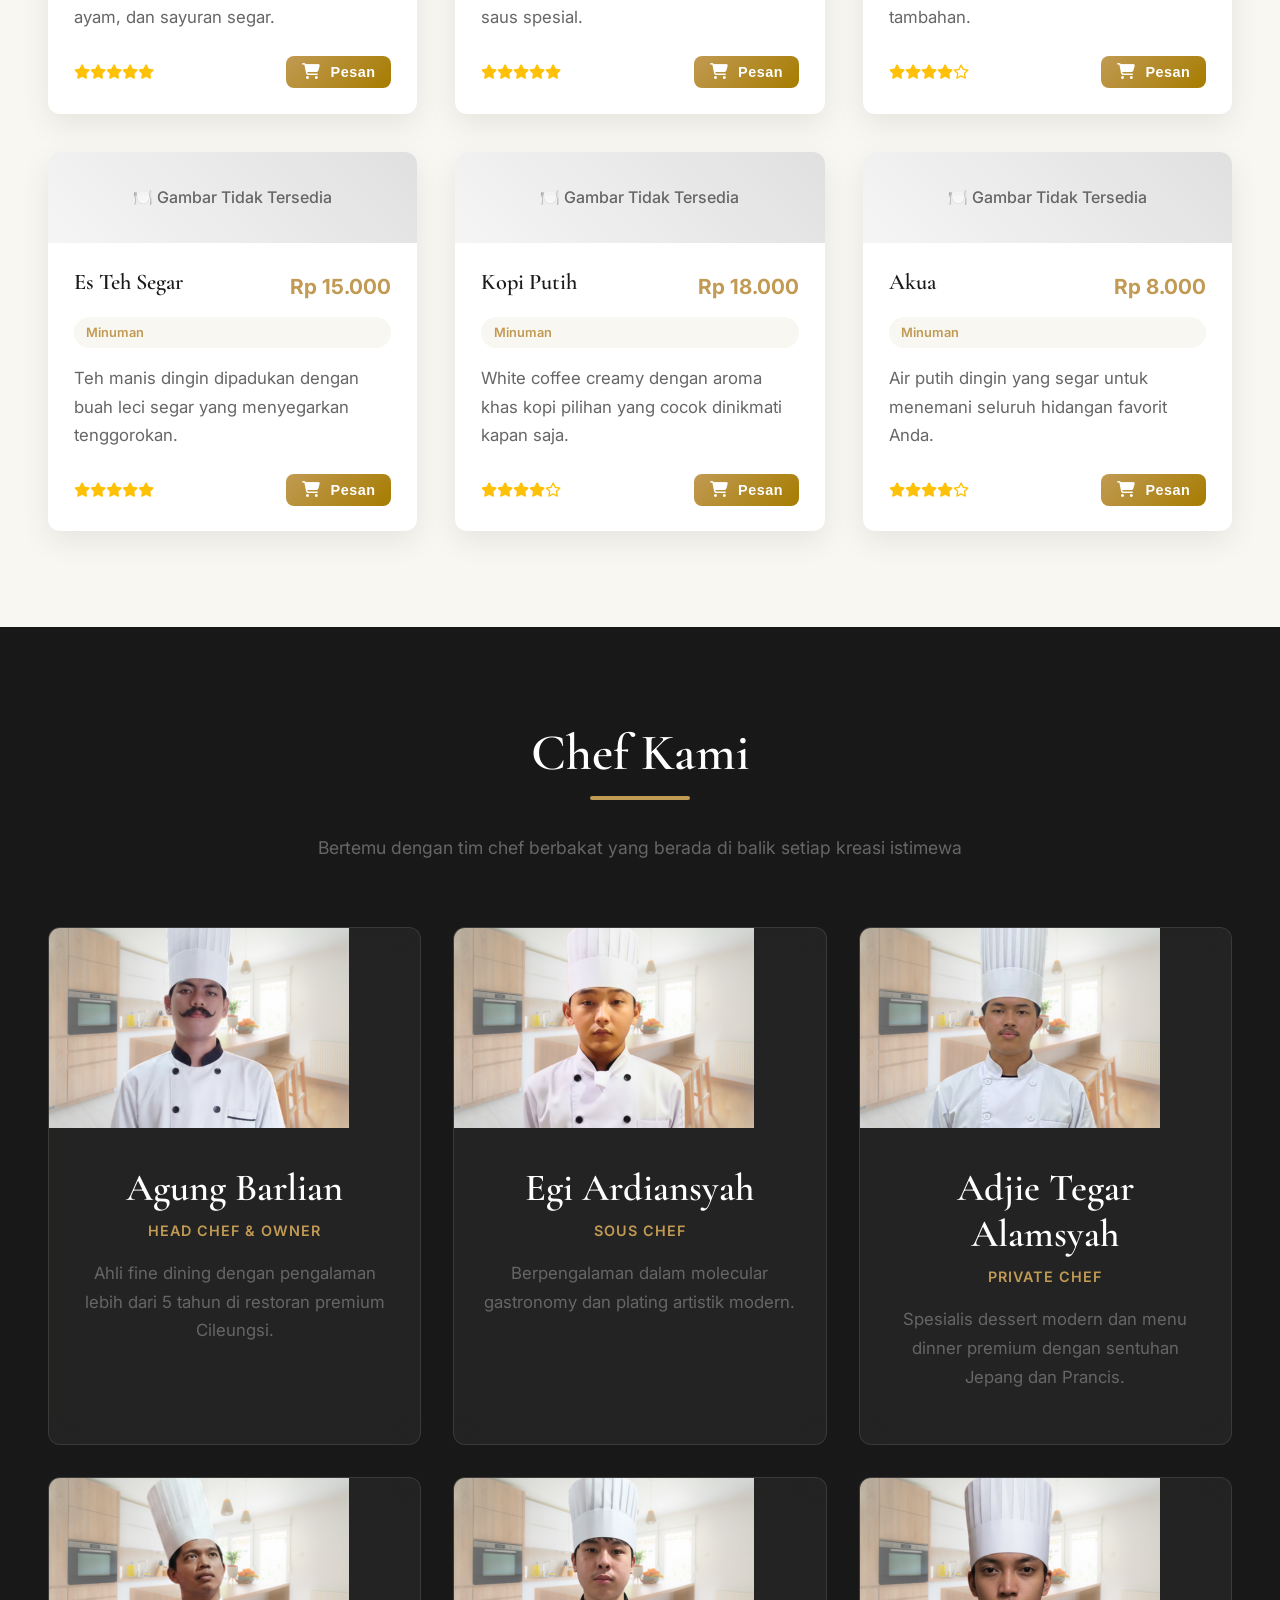
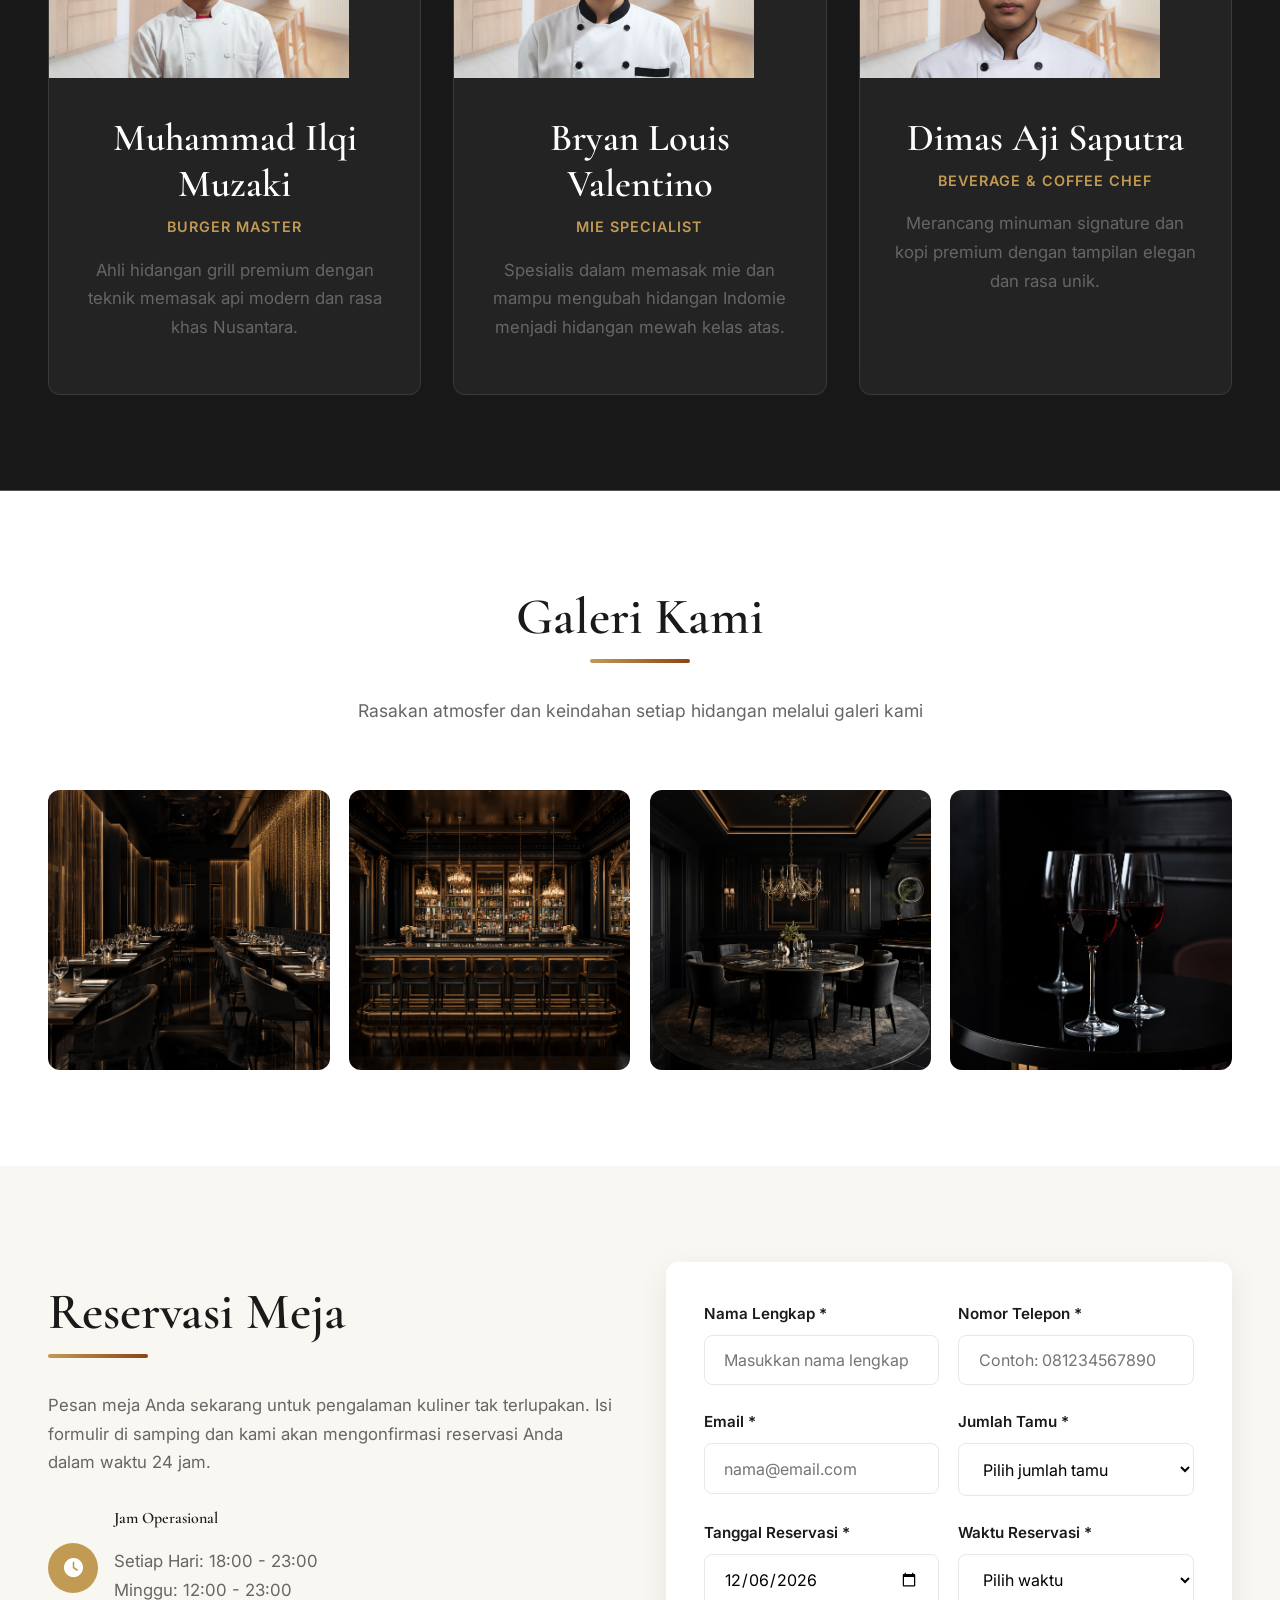
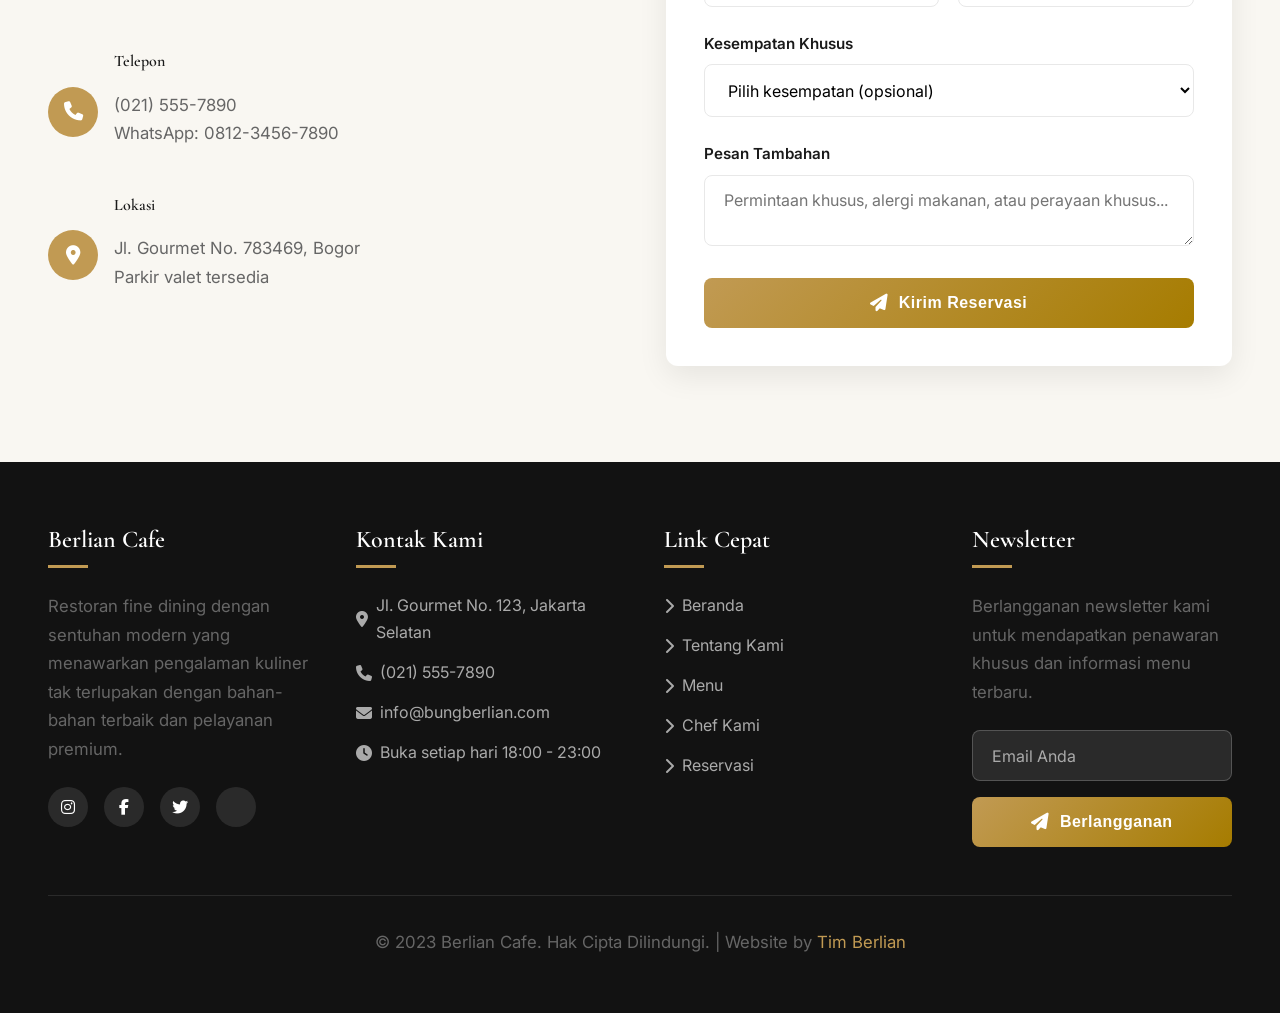
==== commit 05bc9fee: "Update index.html" ====
--- a/UTS/index.html
+++ b/UTS/index.html
@@ -226,6 +226,7 @@
                     <div class="gallery-overlay">
                         <h4 style="color: white;">Berlian Bar Station</h4>
                     </div>
+                </div>
                 <div class="gallery-item fade-in">
                     <img src="https://bluefire7860.github.io/pw/gambar/4.png" alt="Gallery">
                     <div class="gallery-overlay">
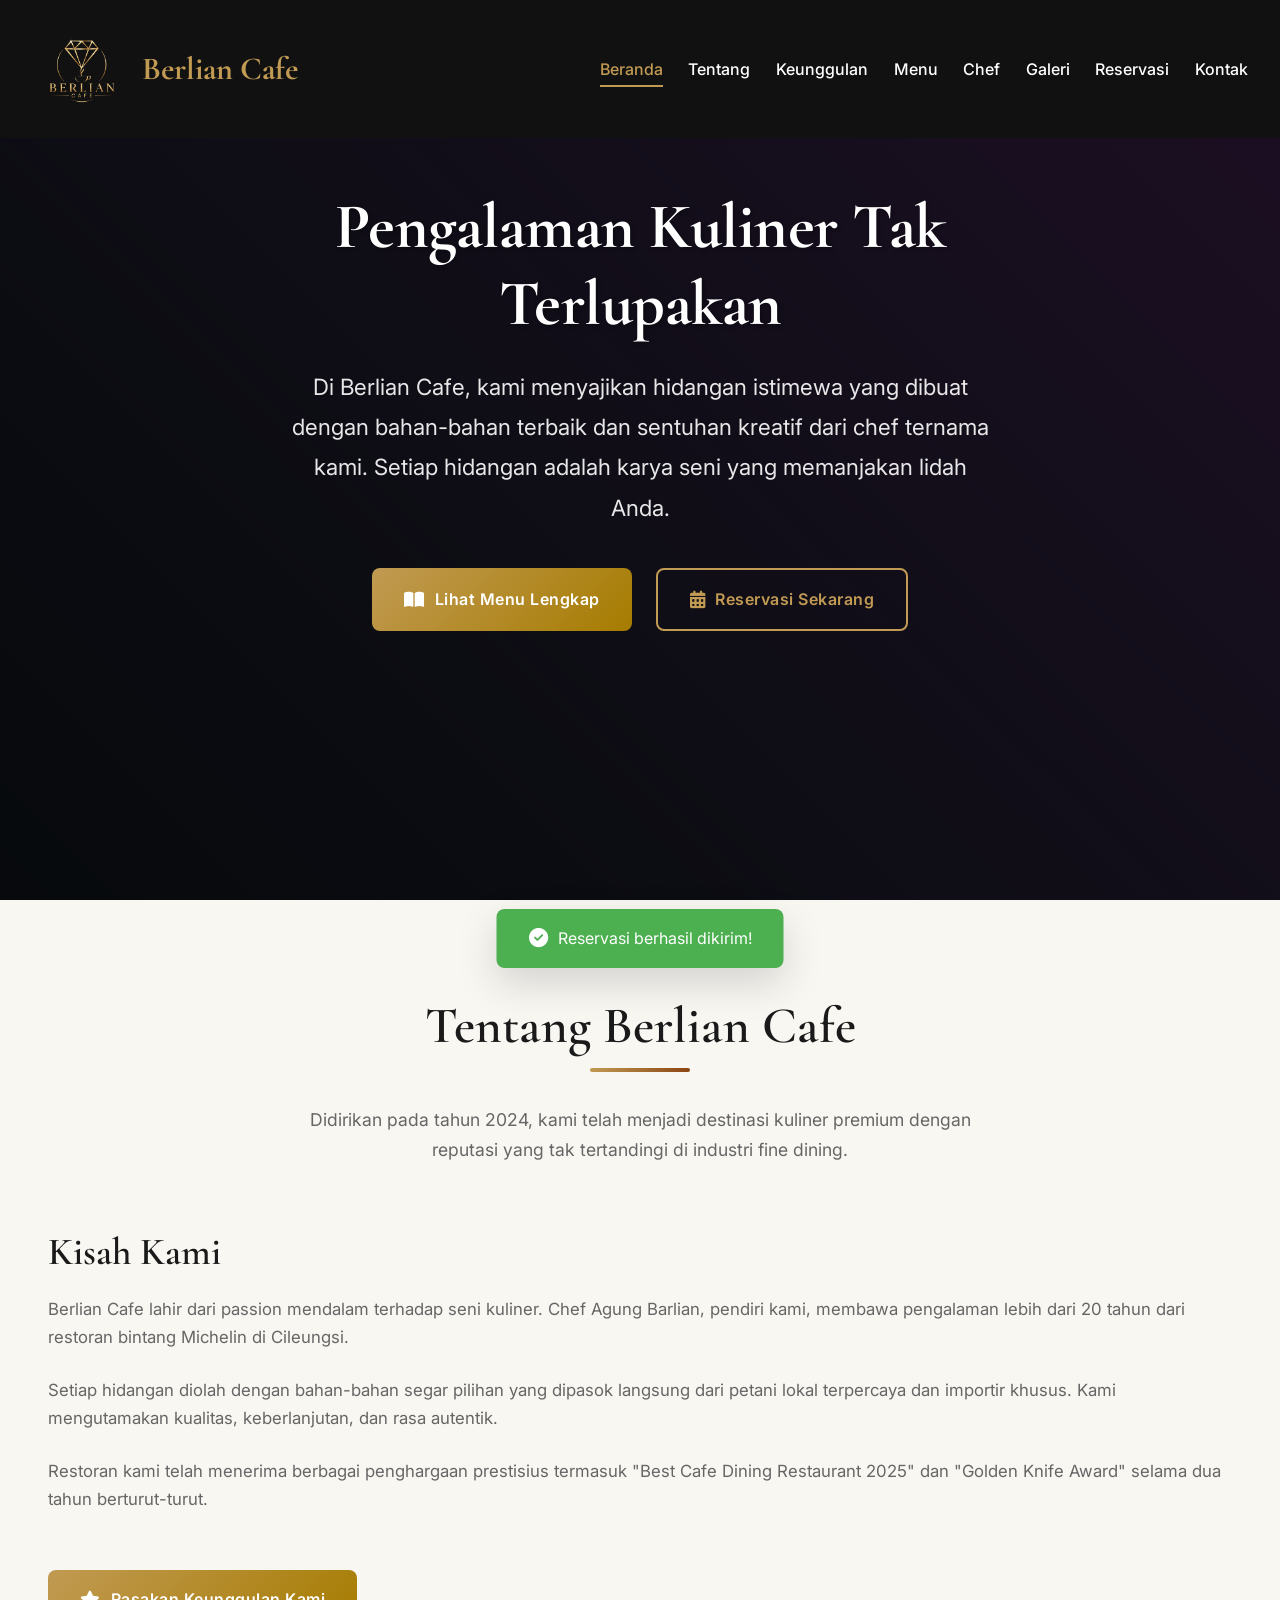
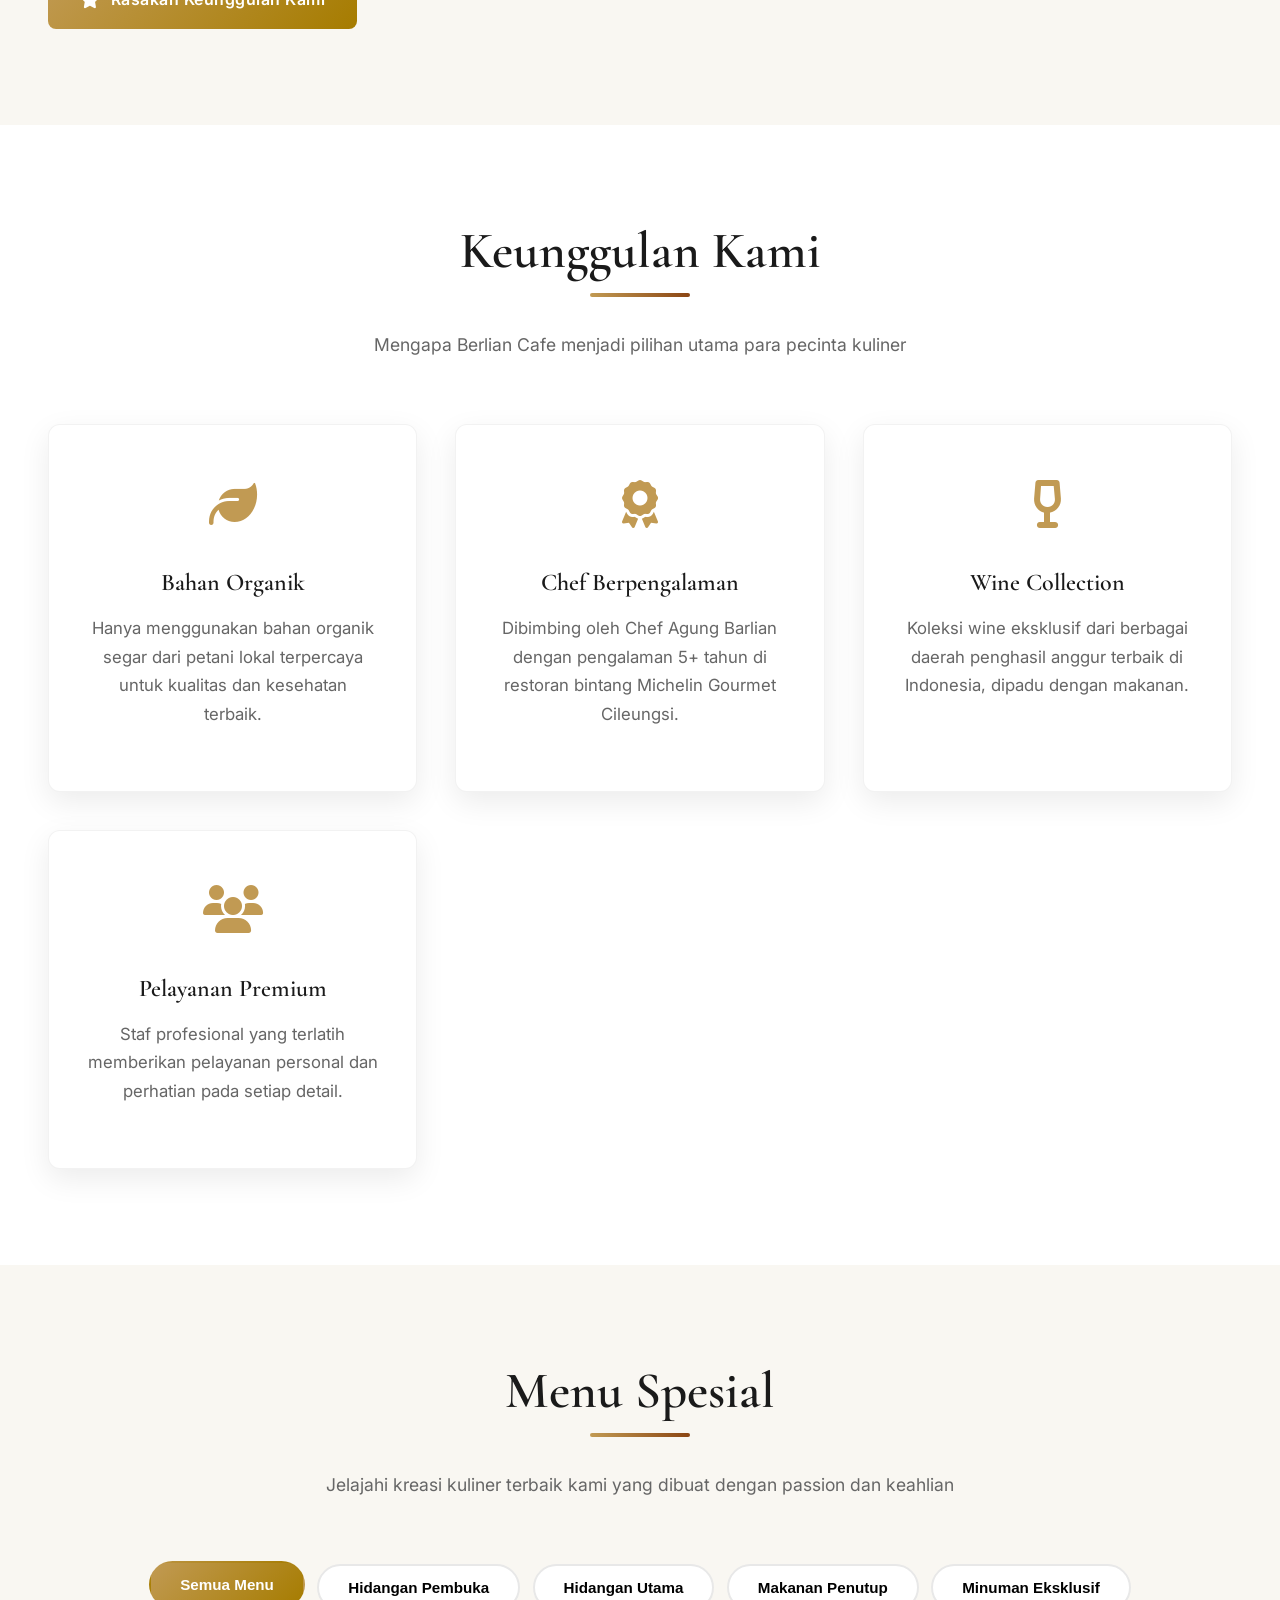
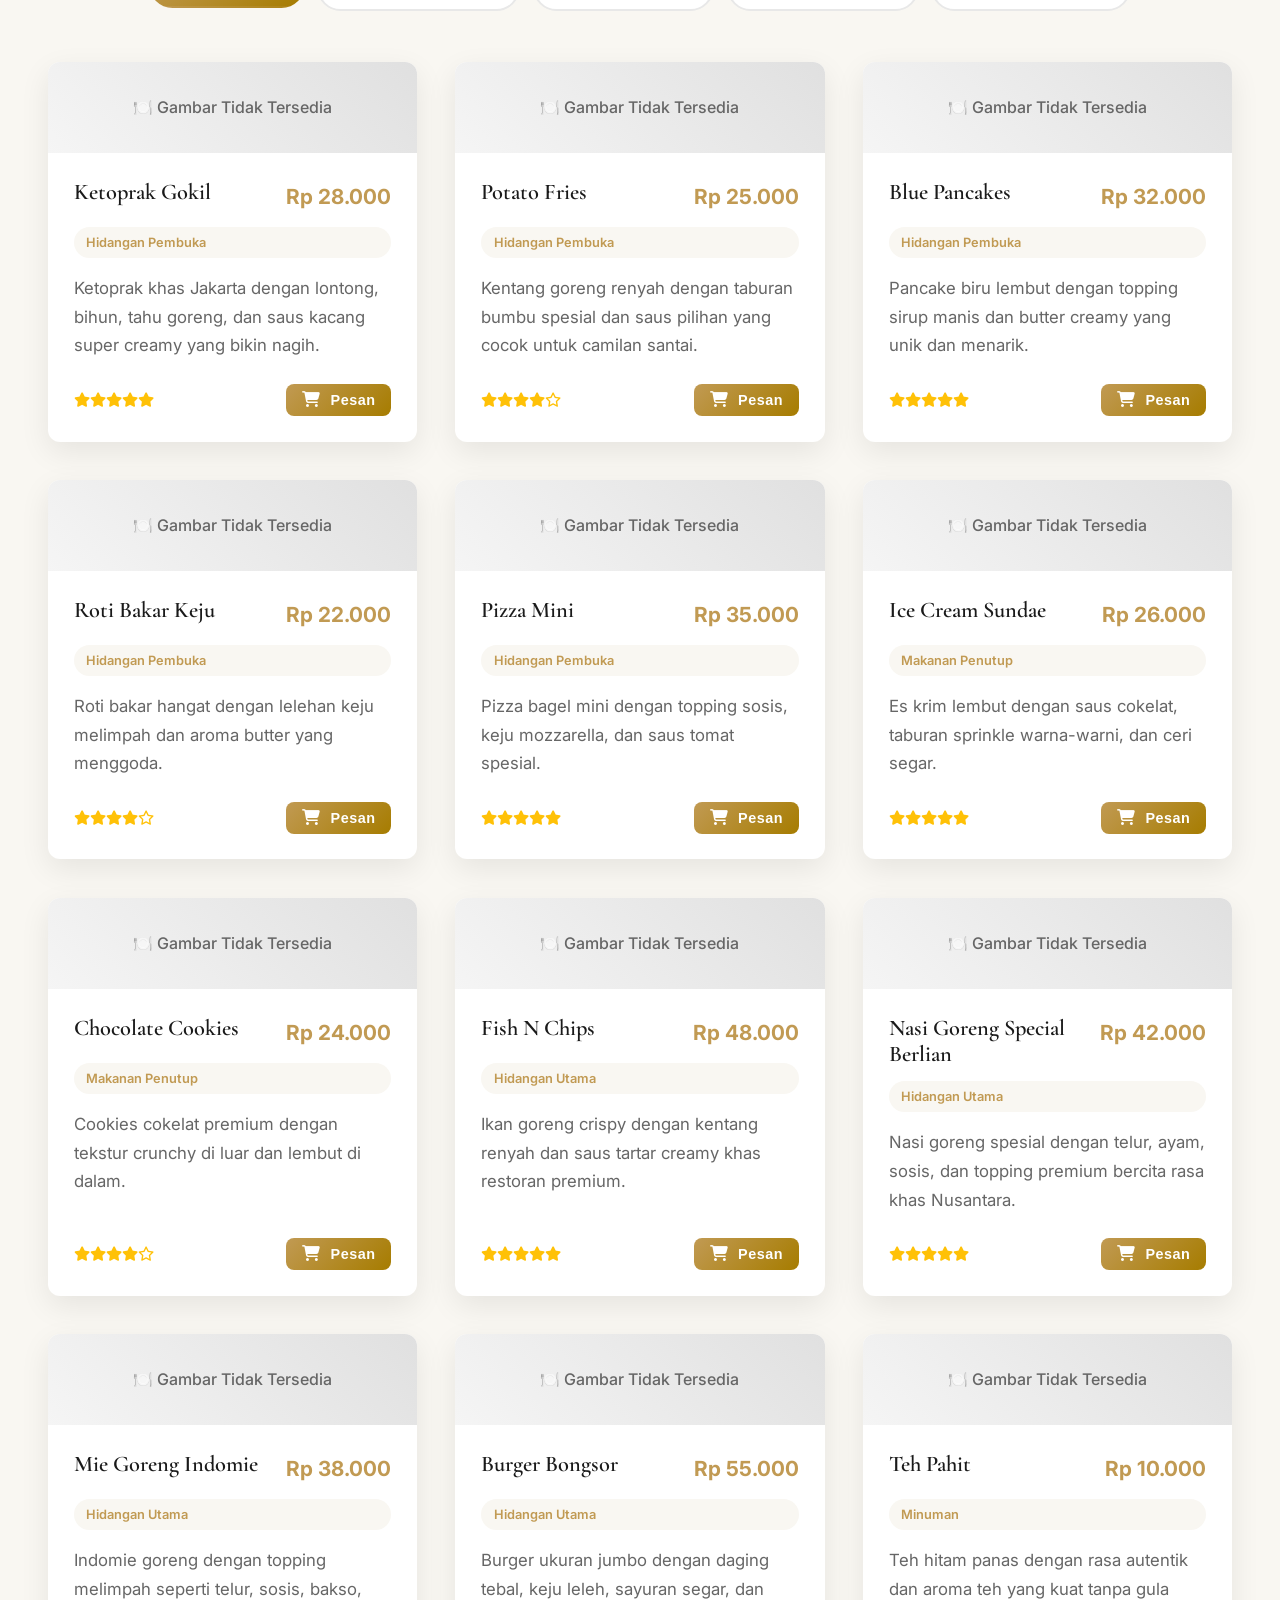
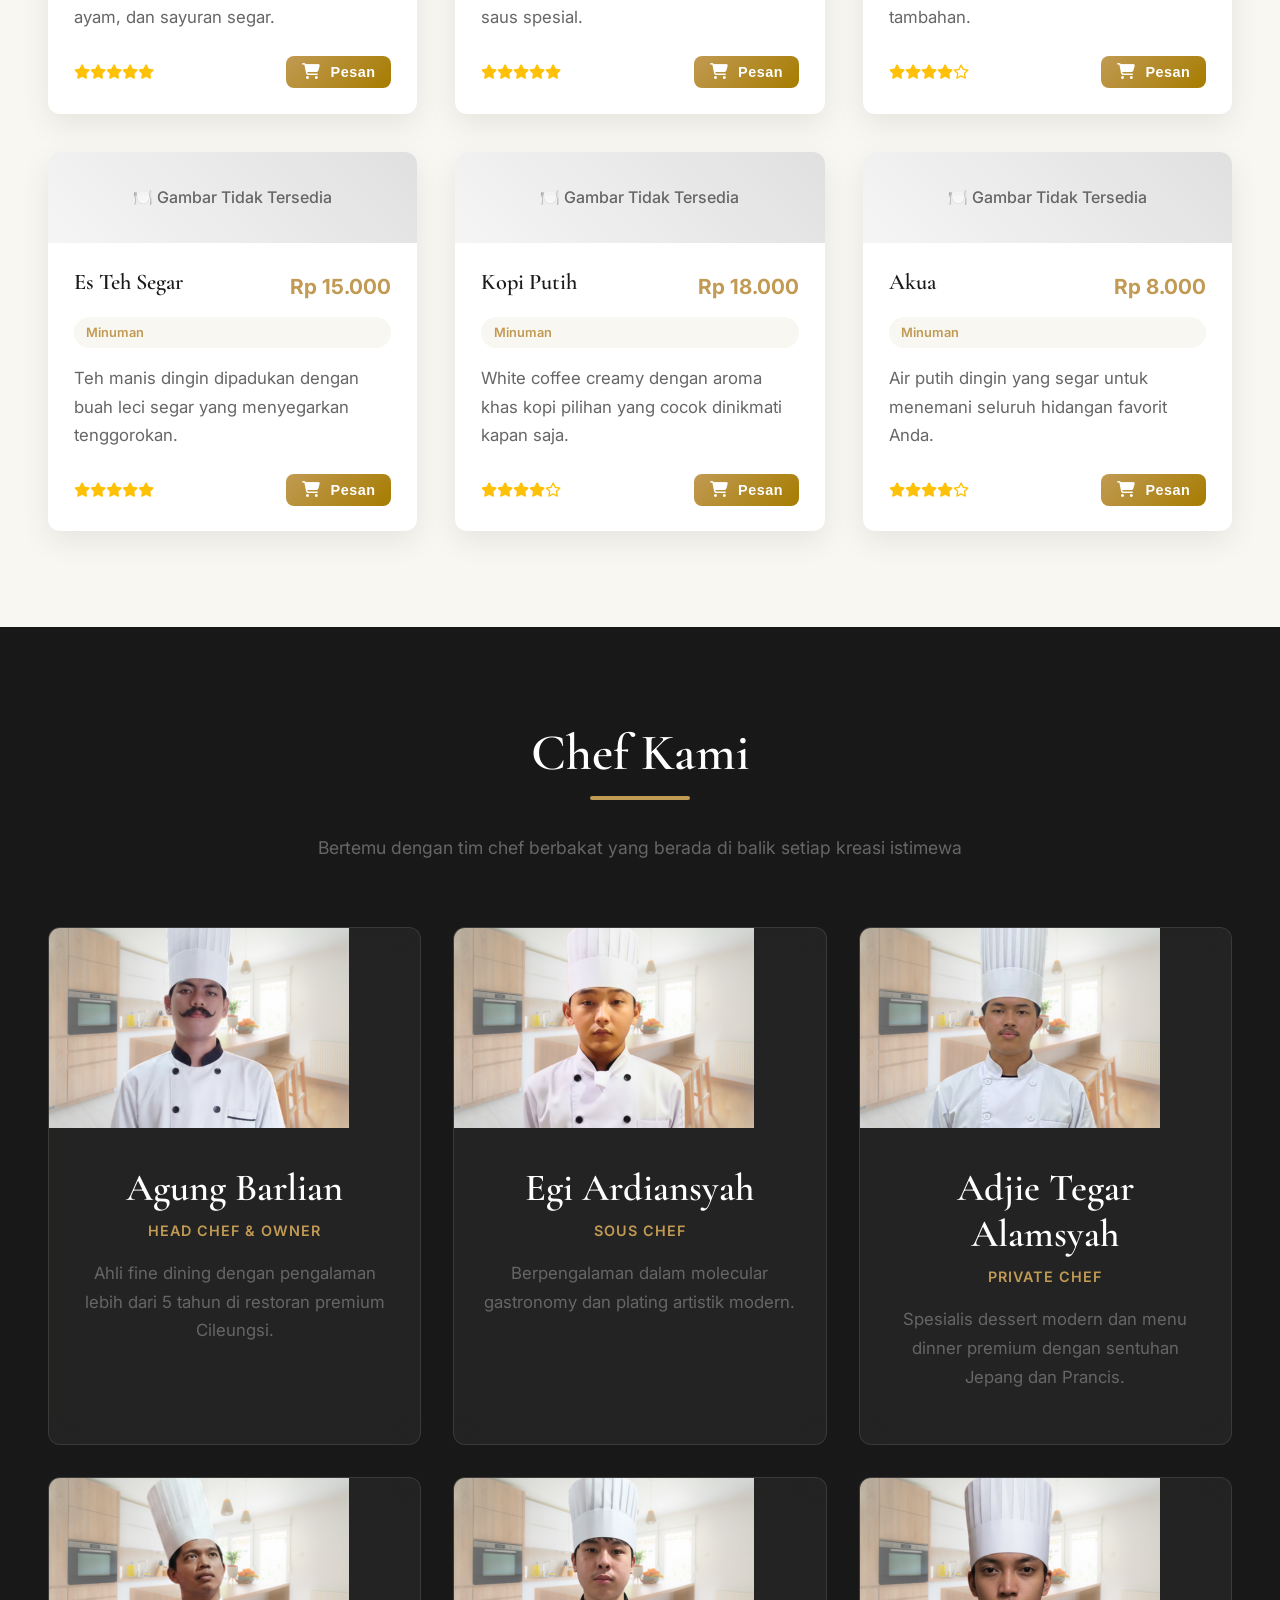
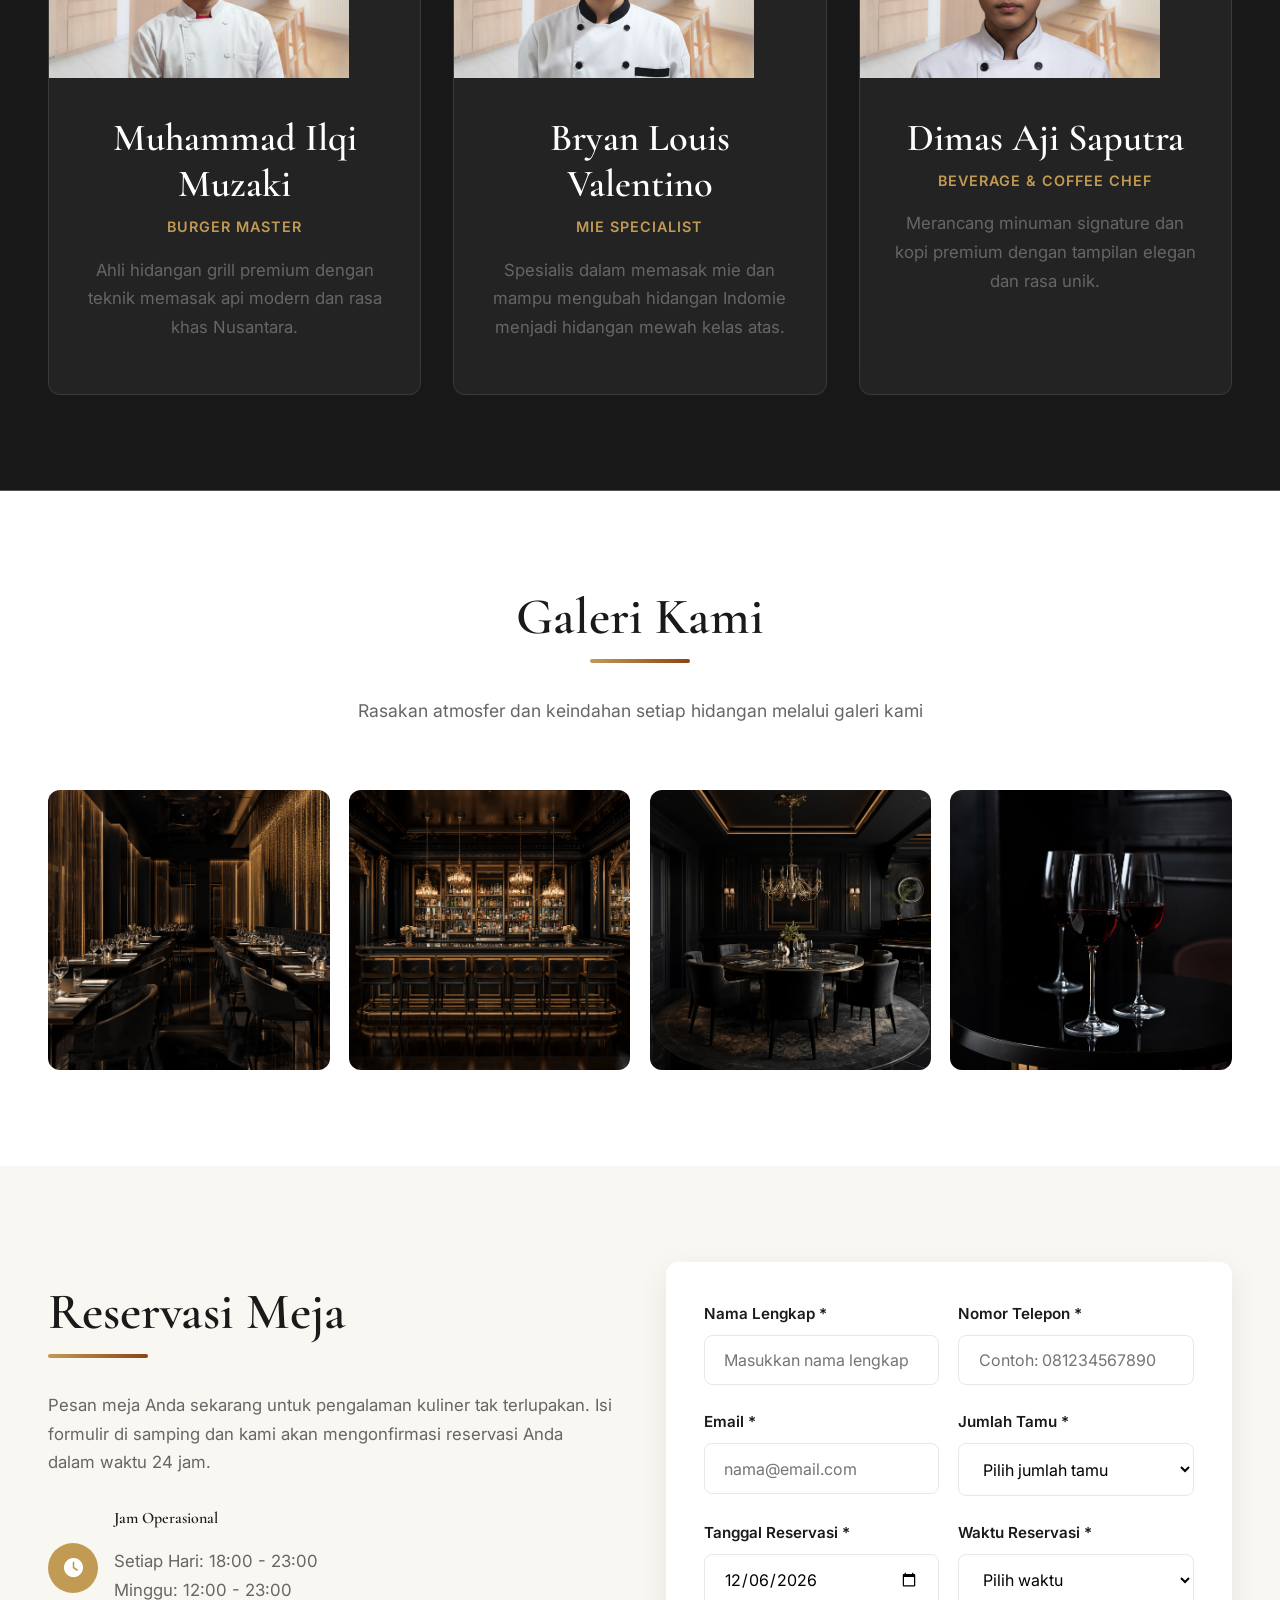
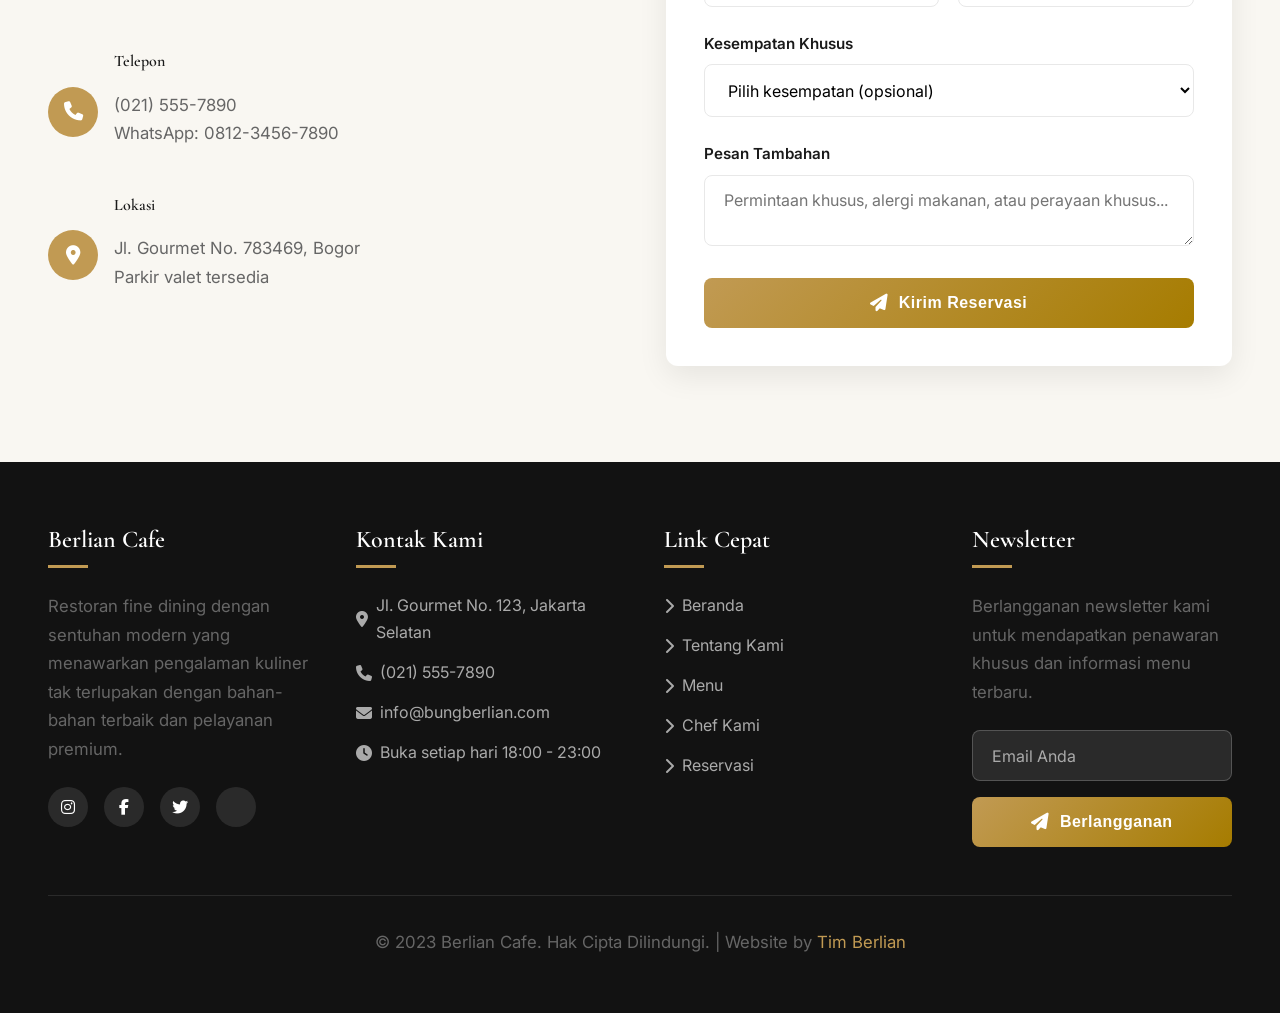
==== commit 58e79628: "Update index.html" ====
--- a/UTS/index.html
+++ b/UTS/index.html
@@ -604,8 +604,8 @@
     },
     {
         id: 12,
-        name: "Es Teh Pahit",
-        description: "Teh hitam dingin dengan rasa autentik dan aroma teh yang kuat tanpa gula tambahan.",
+        name: "Teh Pahit",
+        description: "Teh hitam panas dengan rasa autentik dan aroma teh yang kuat tanpa gula tambahan.",
         price: 10000,
         category: "drink",
         rating: 4,
